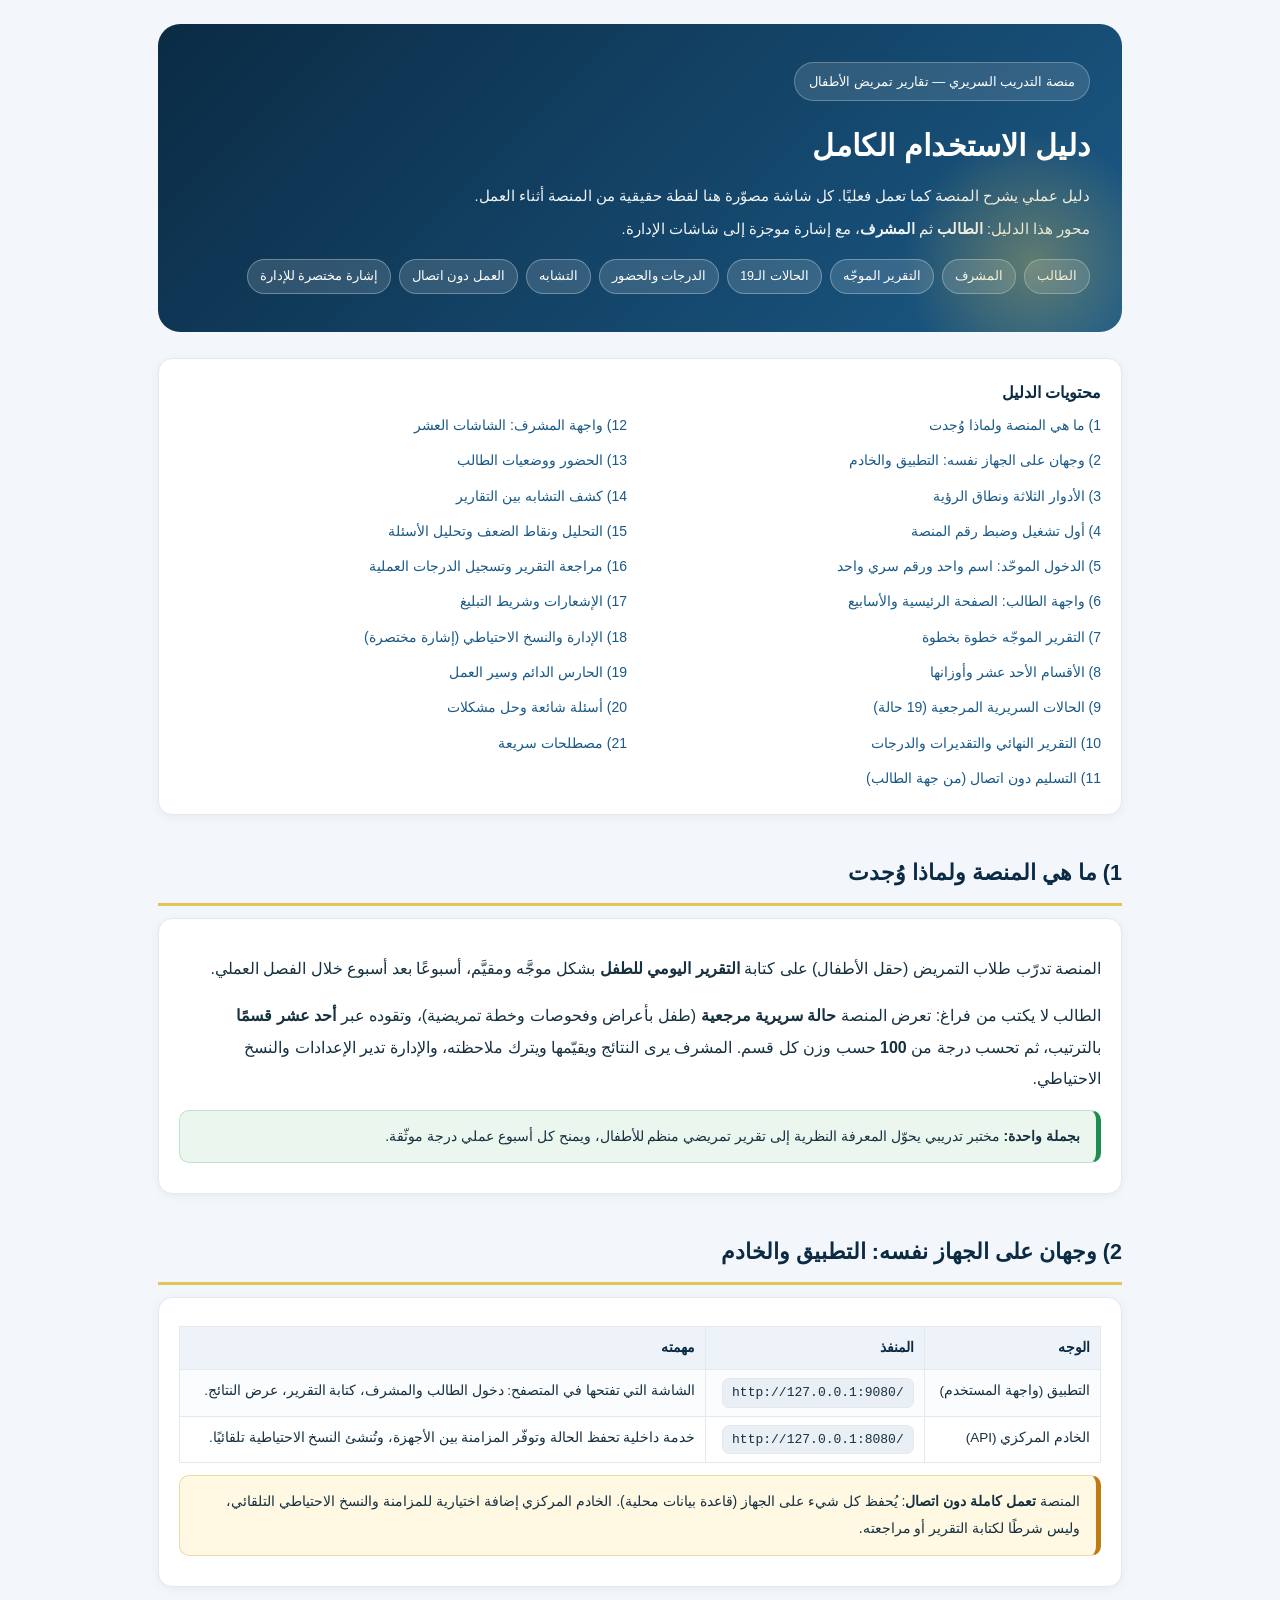
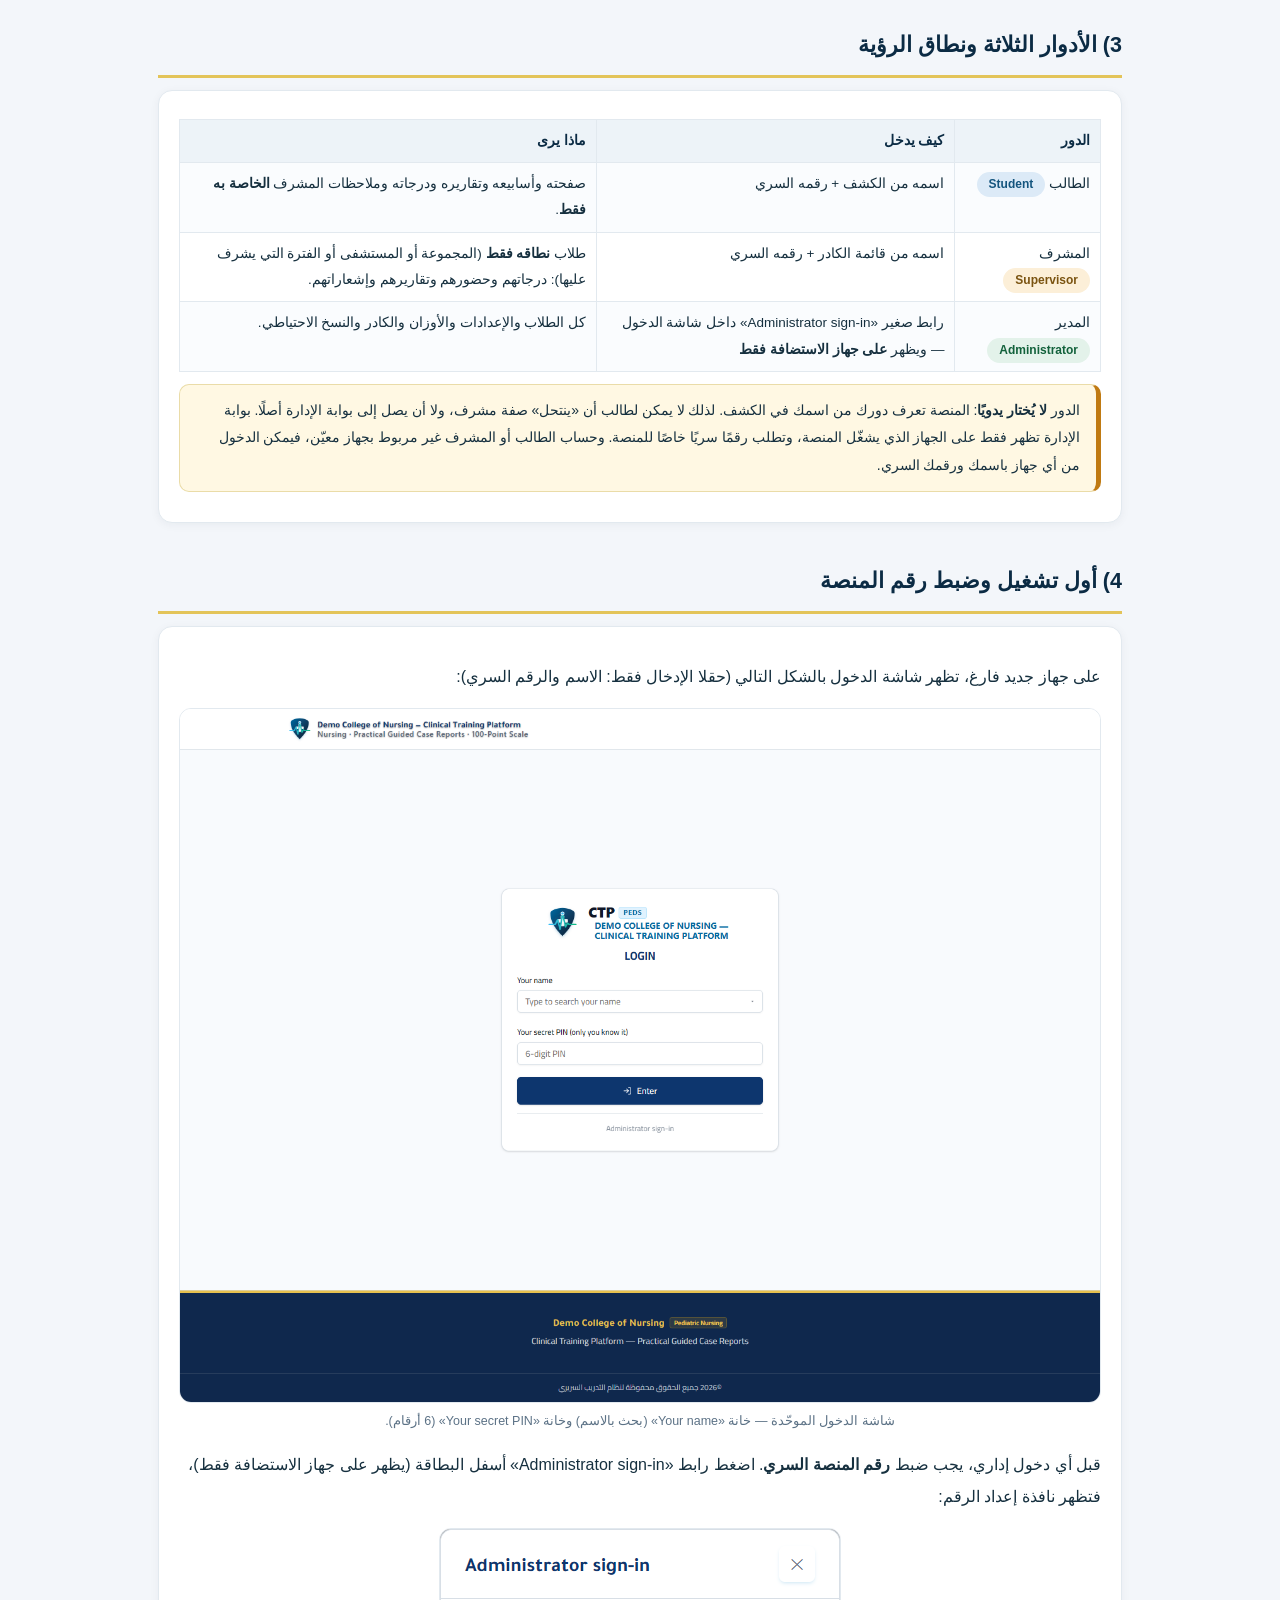
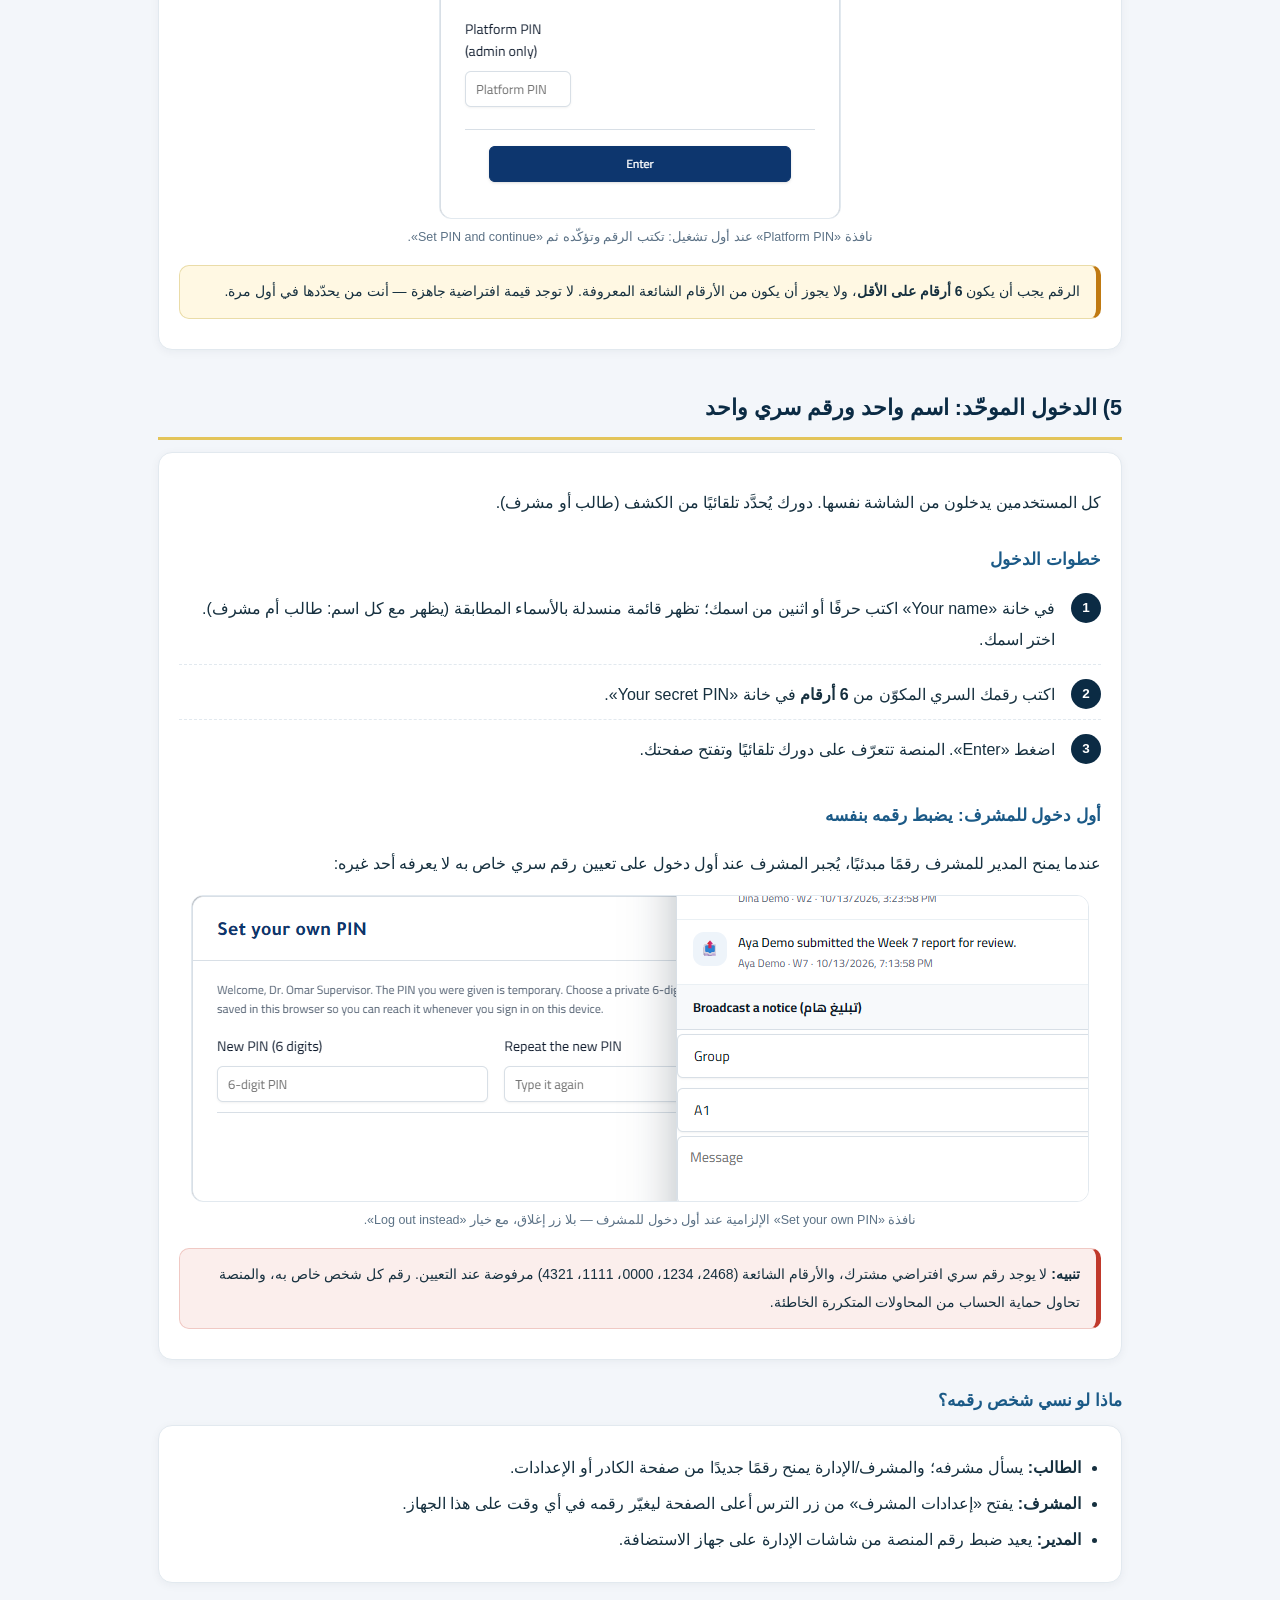
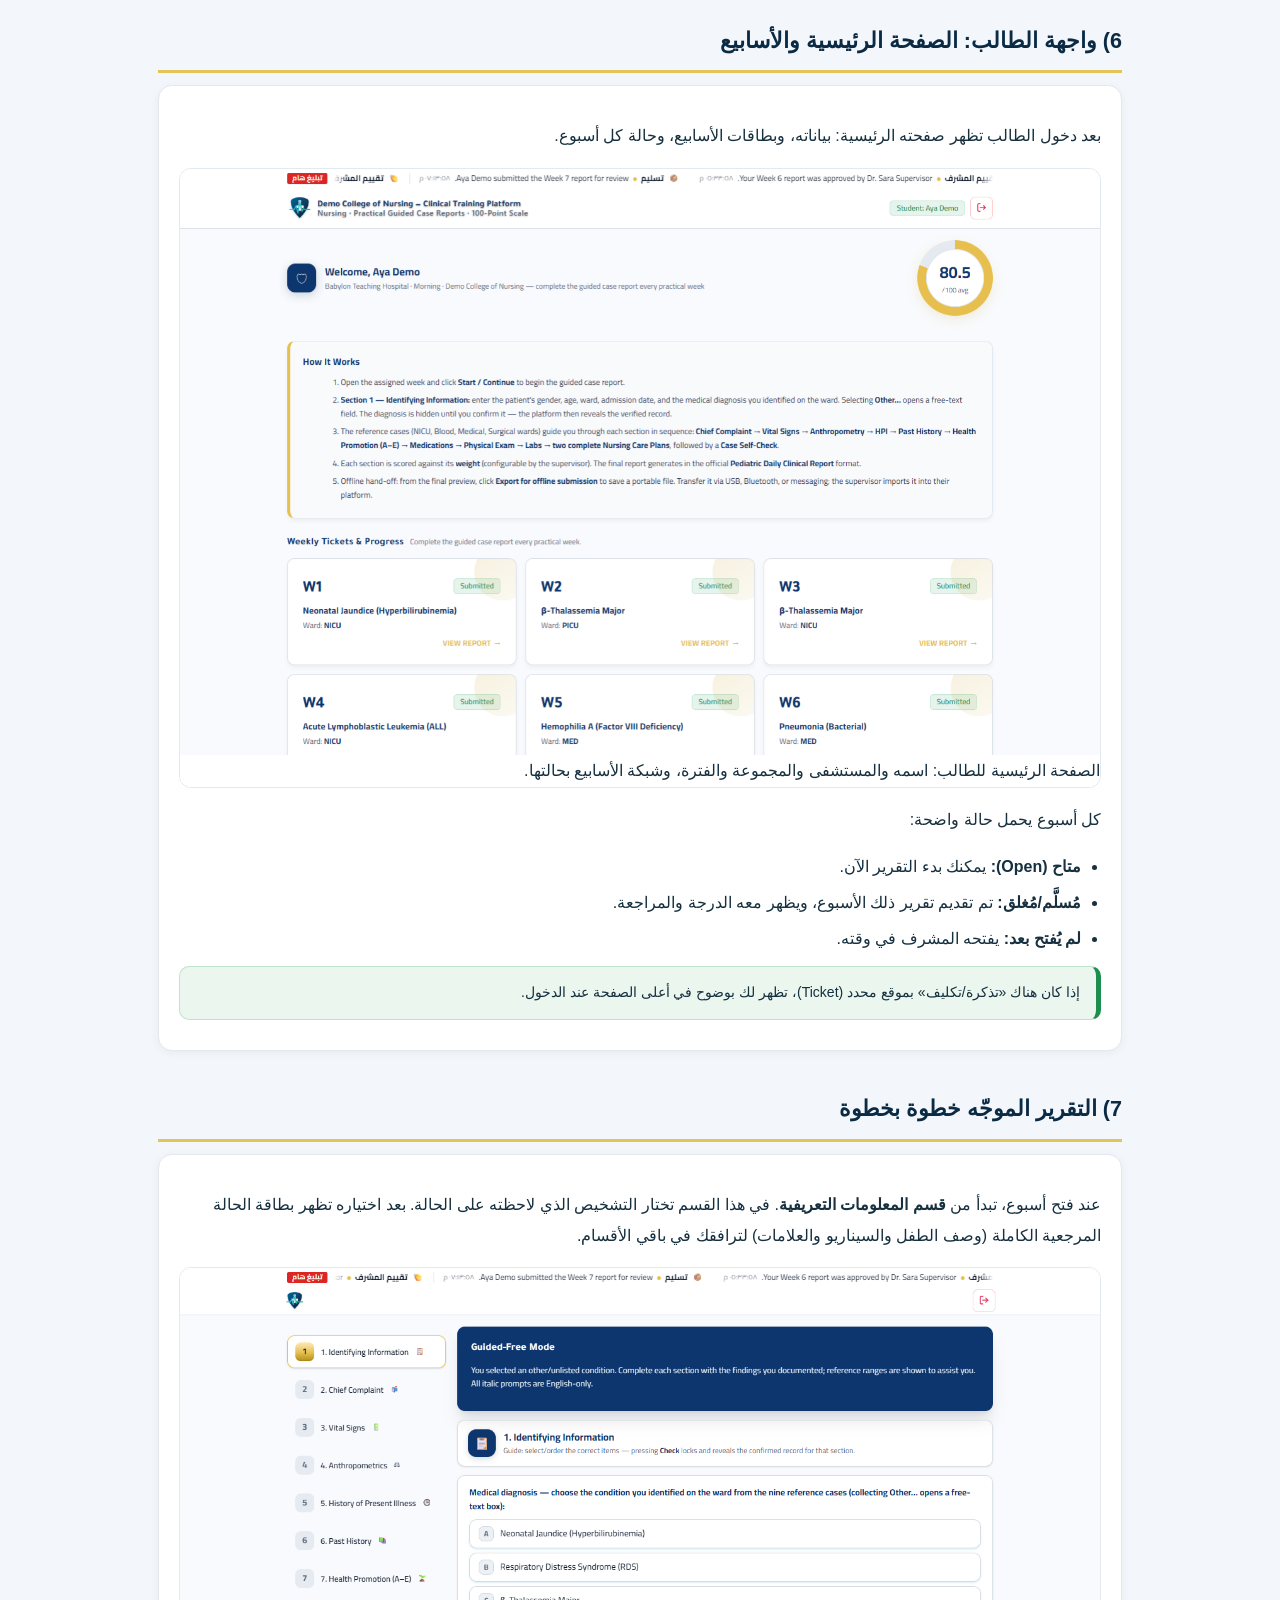
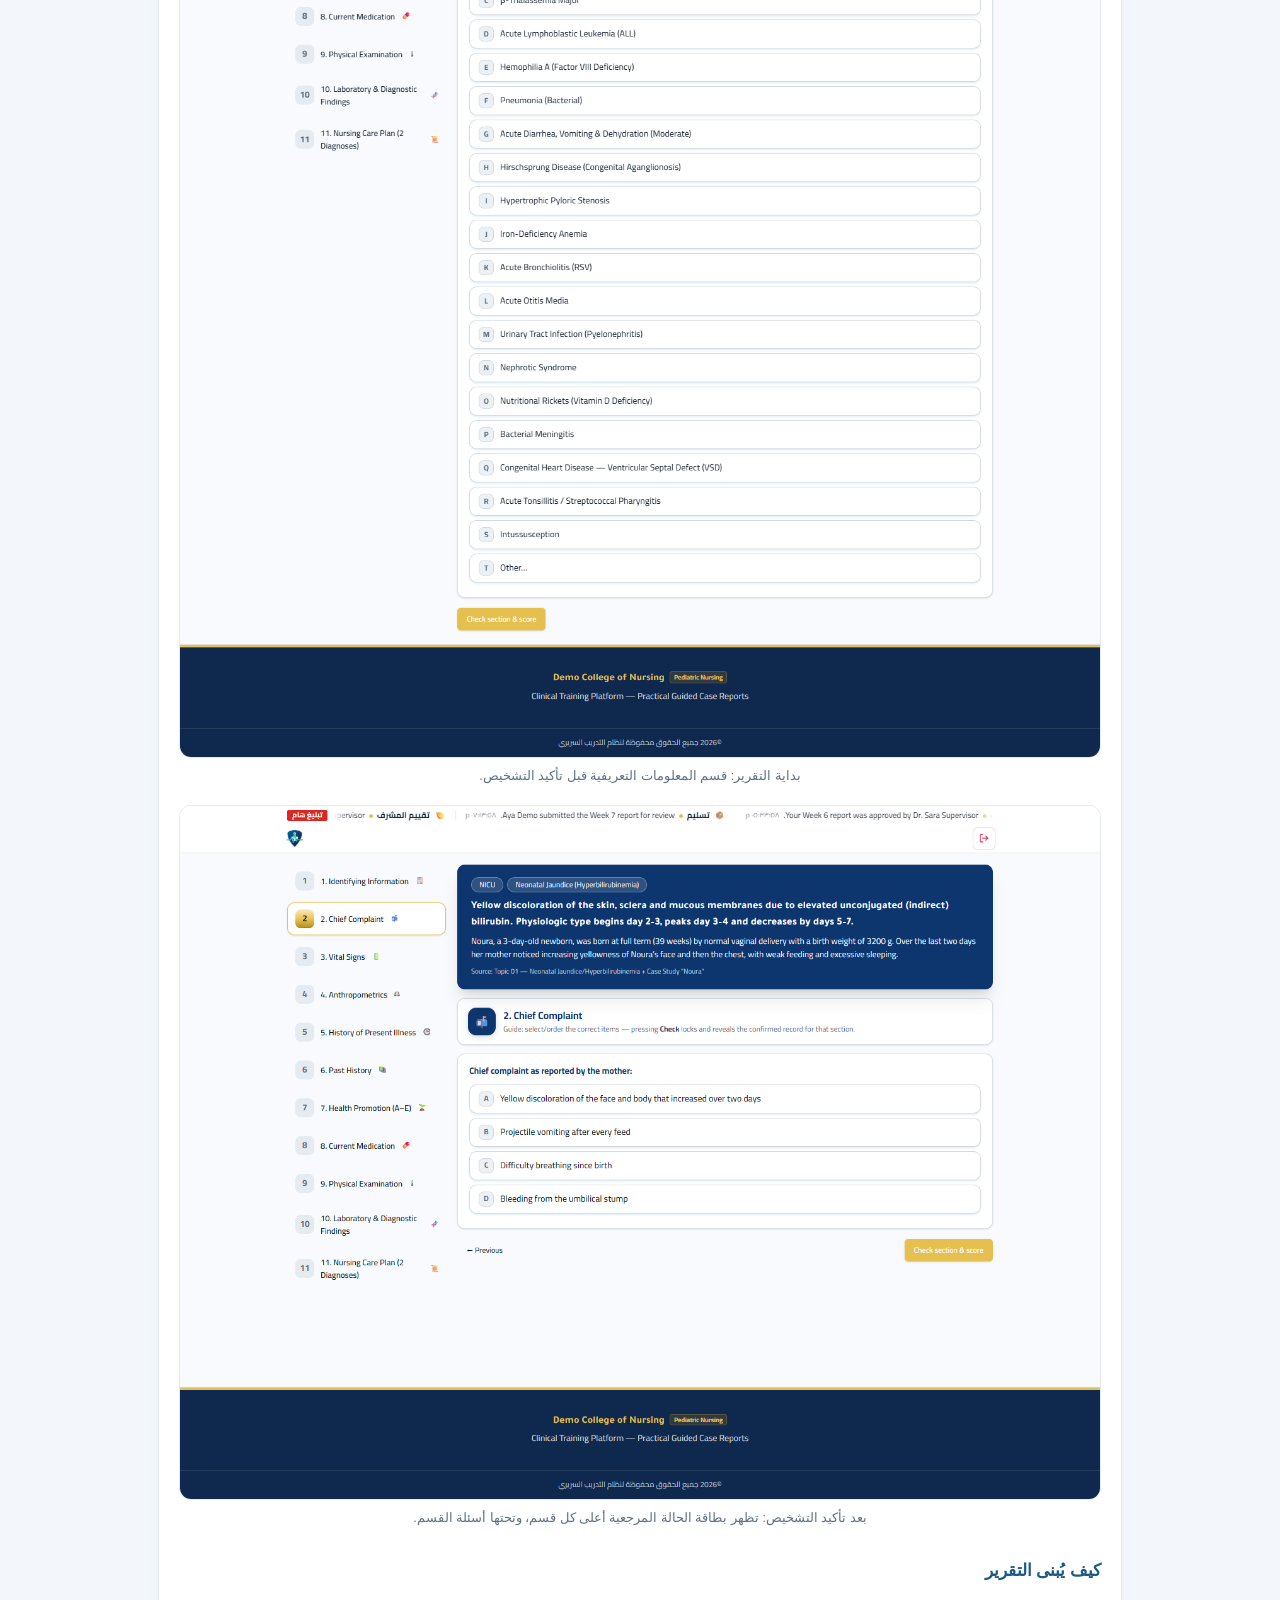
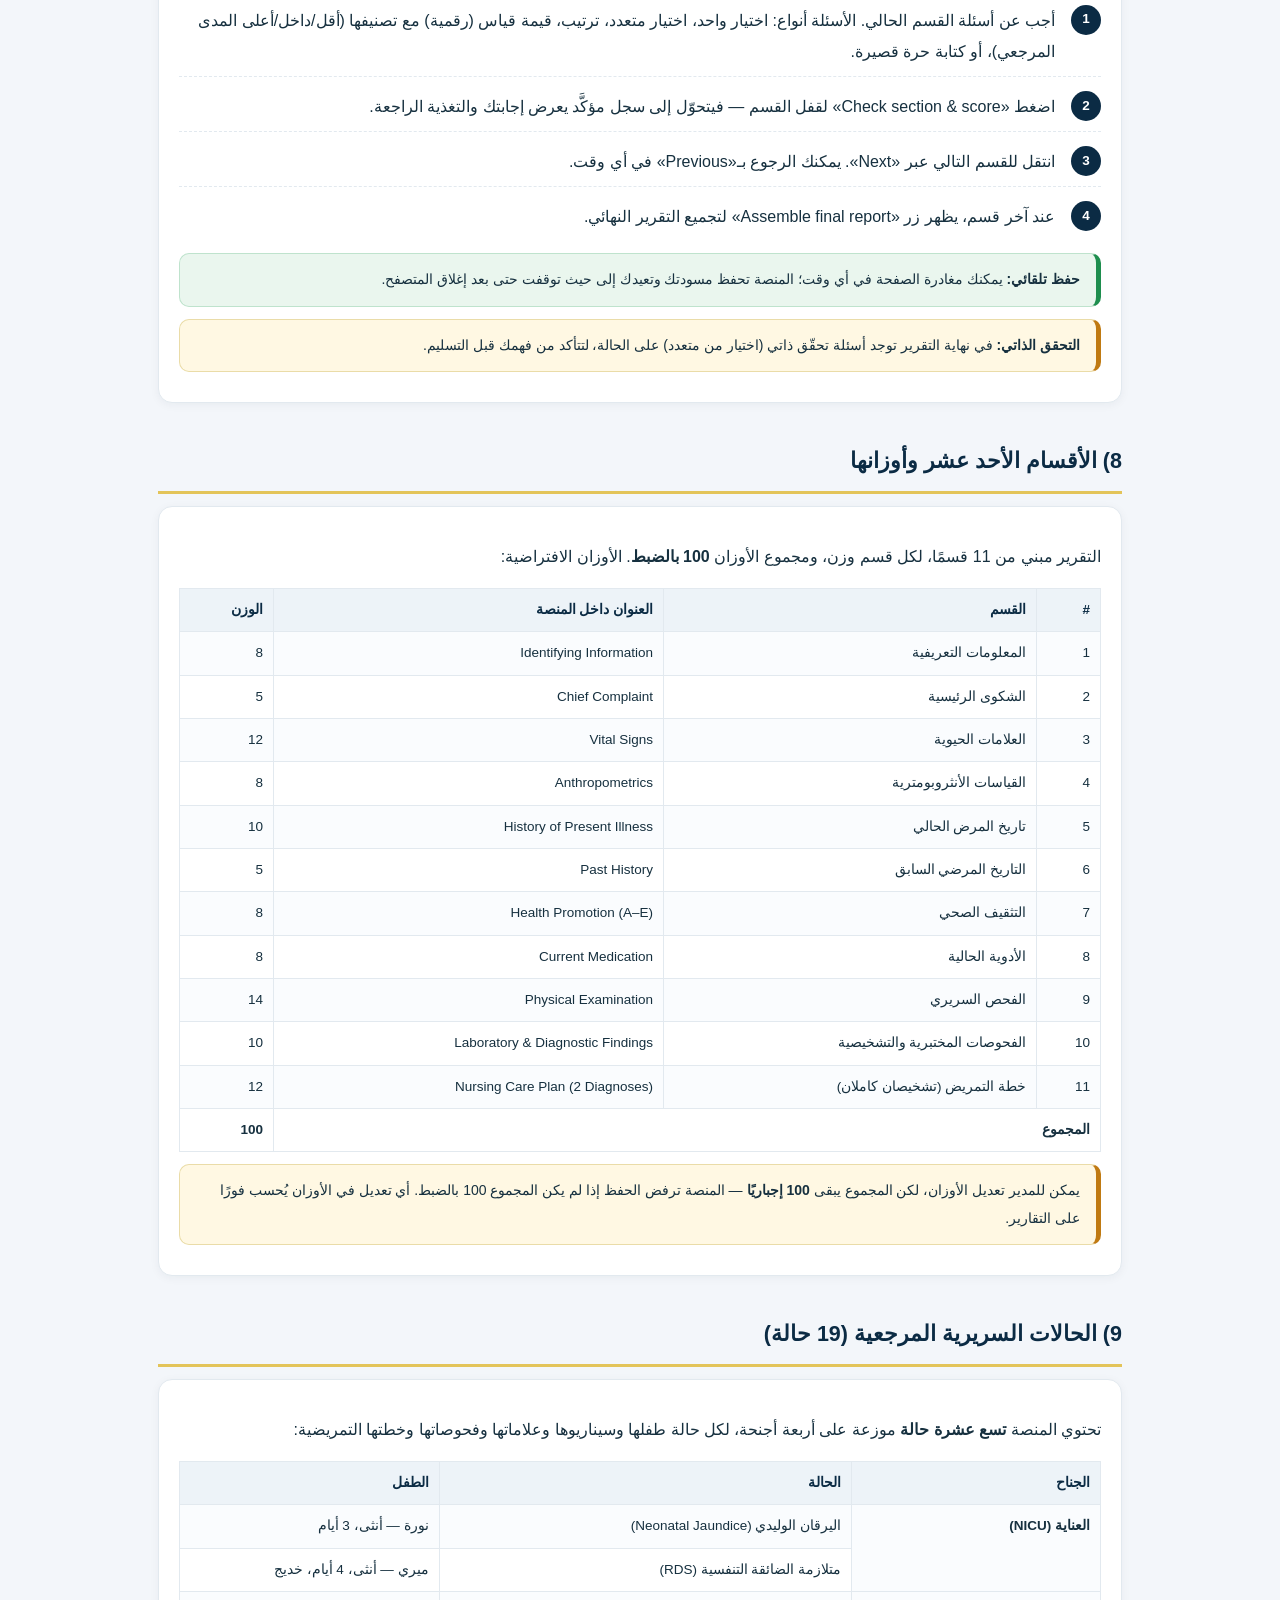
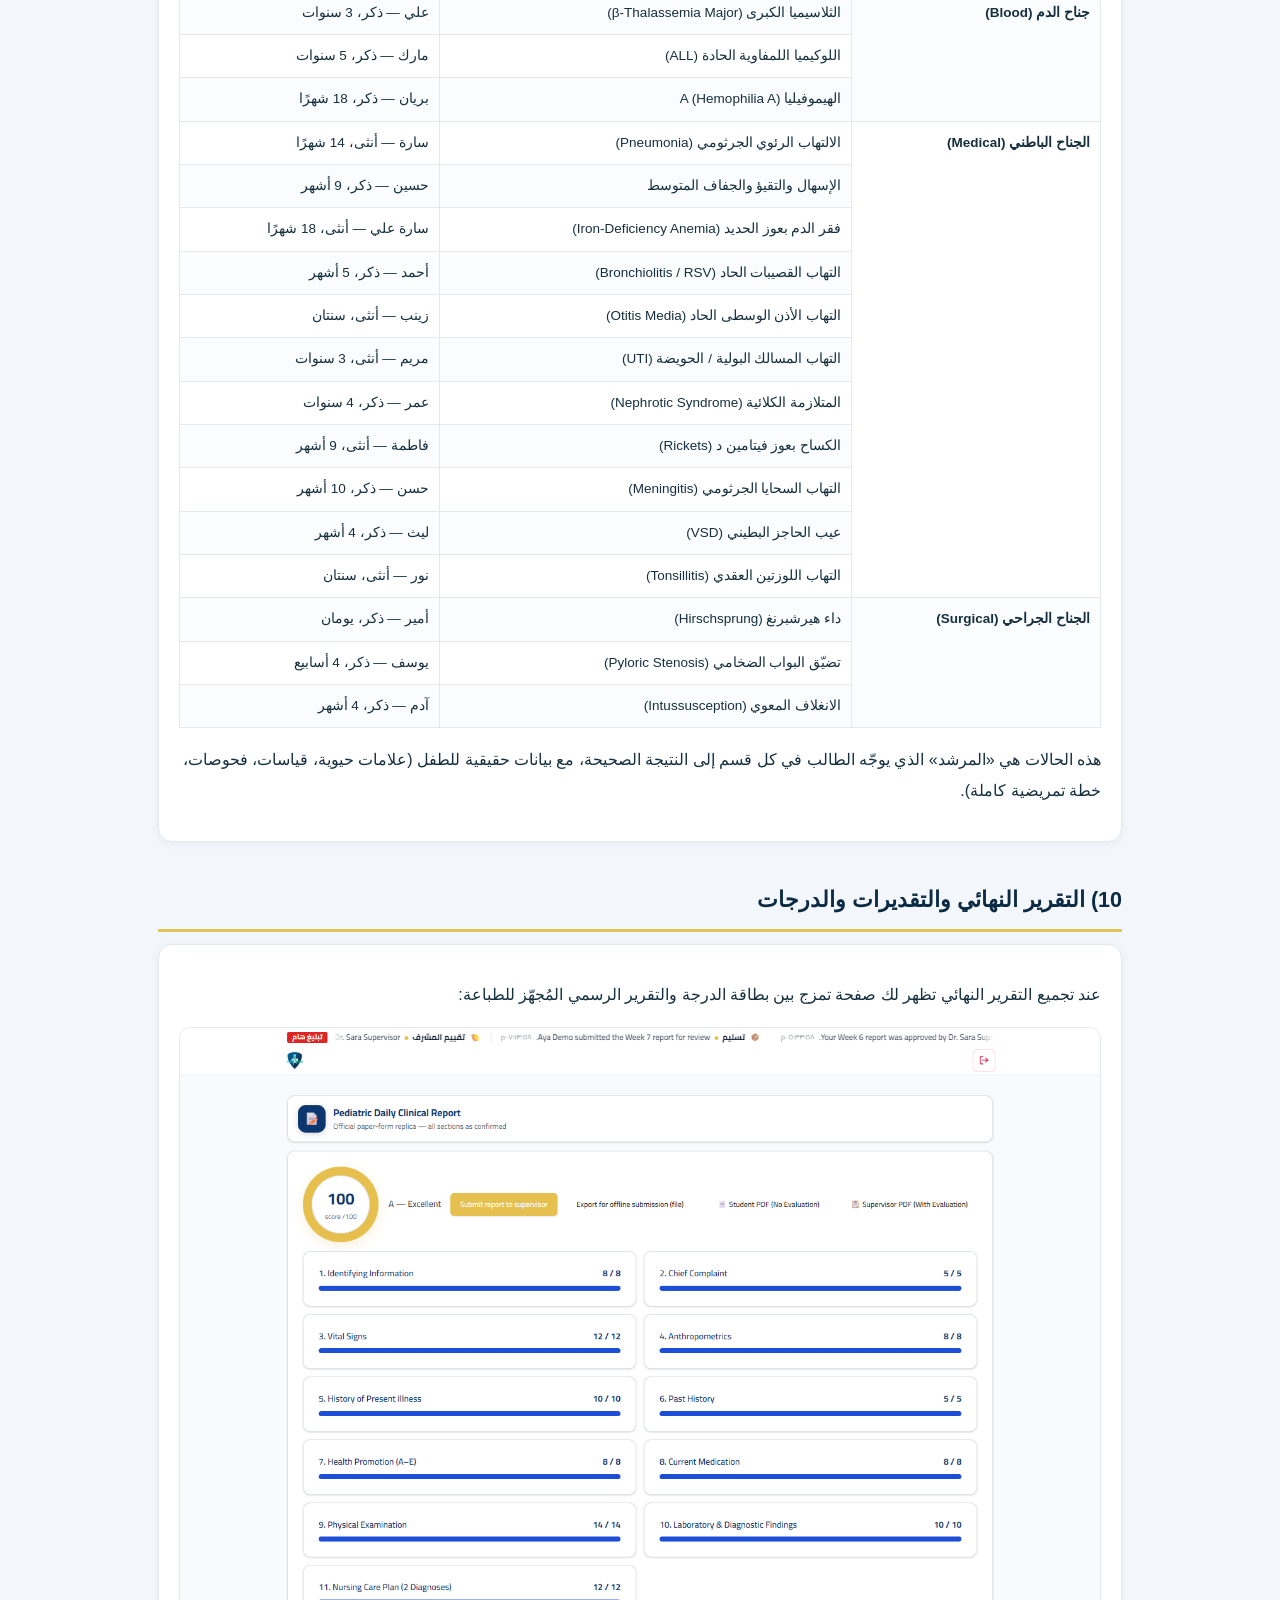
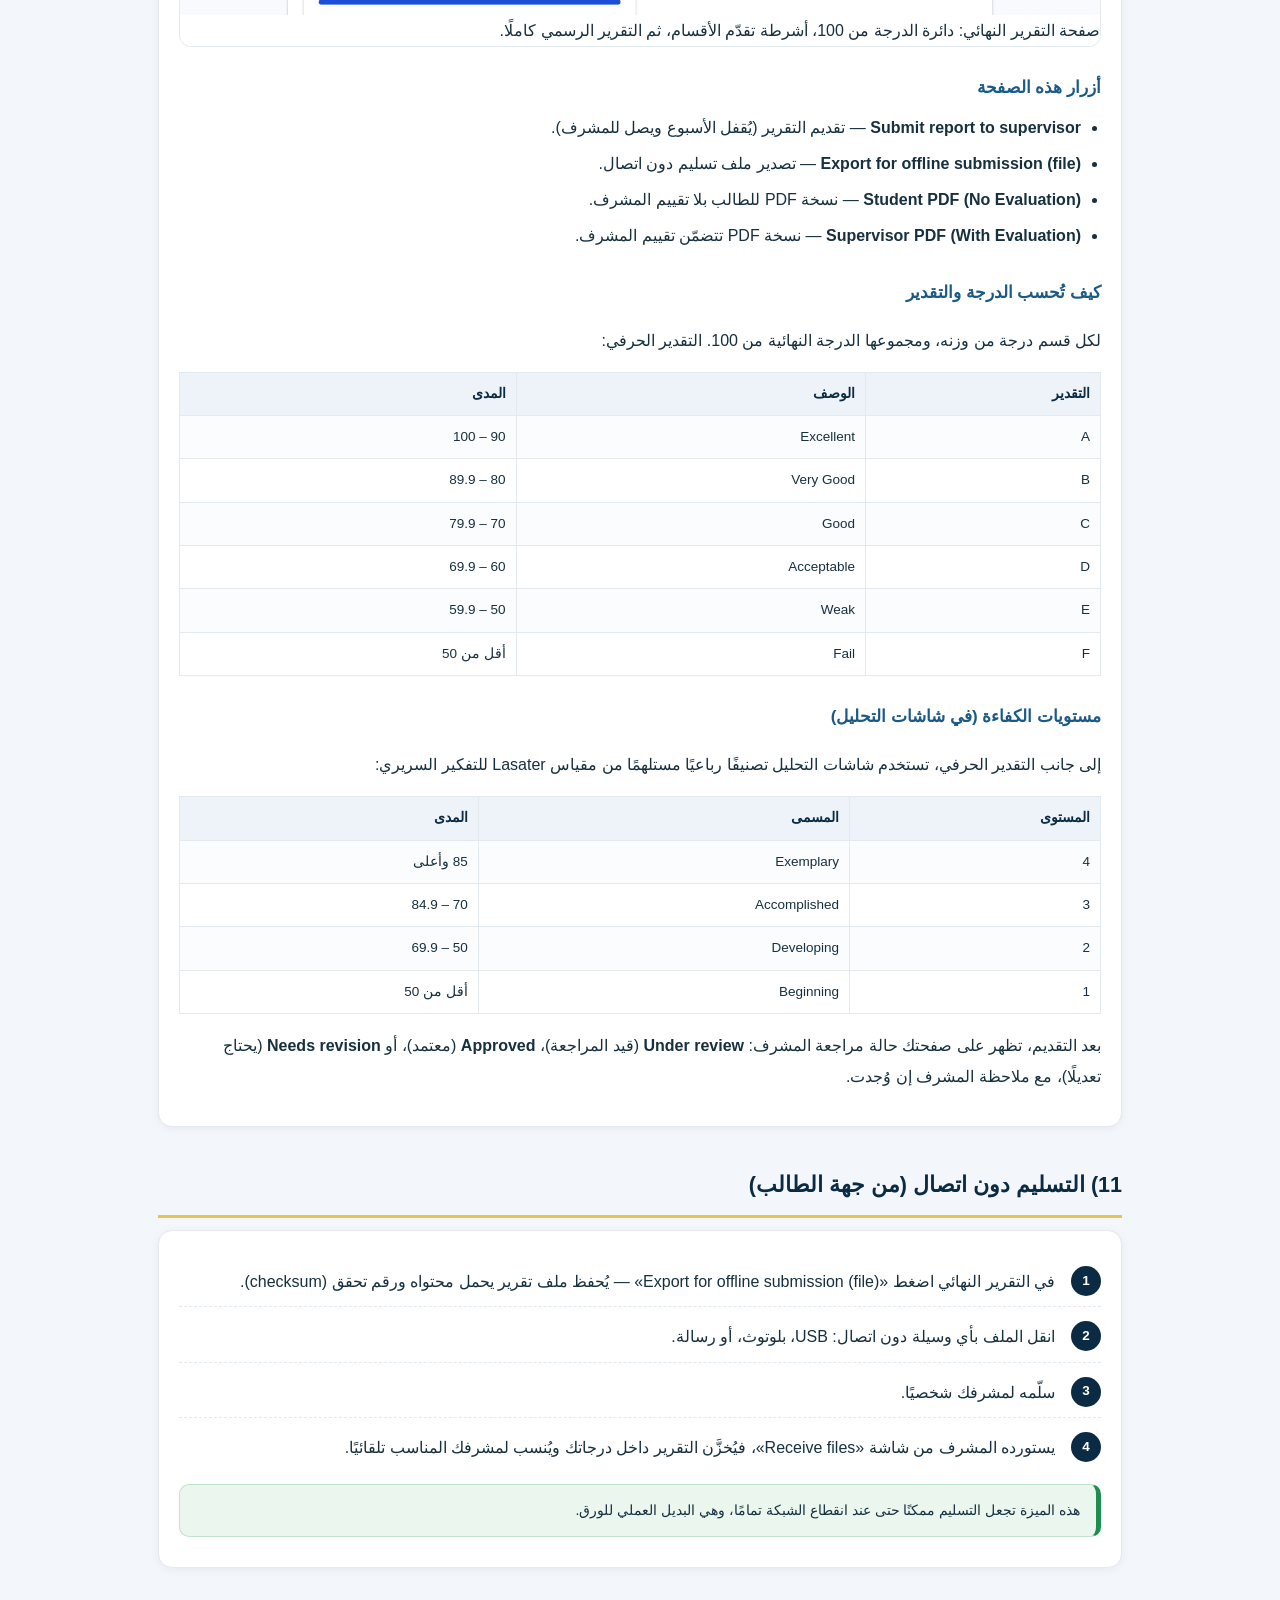
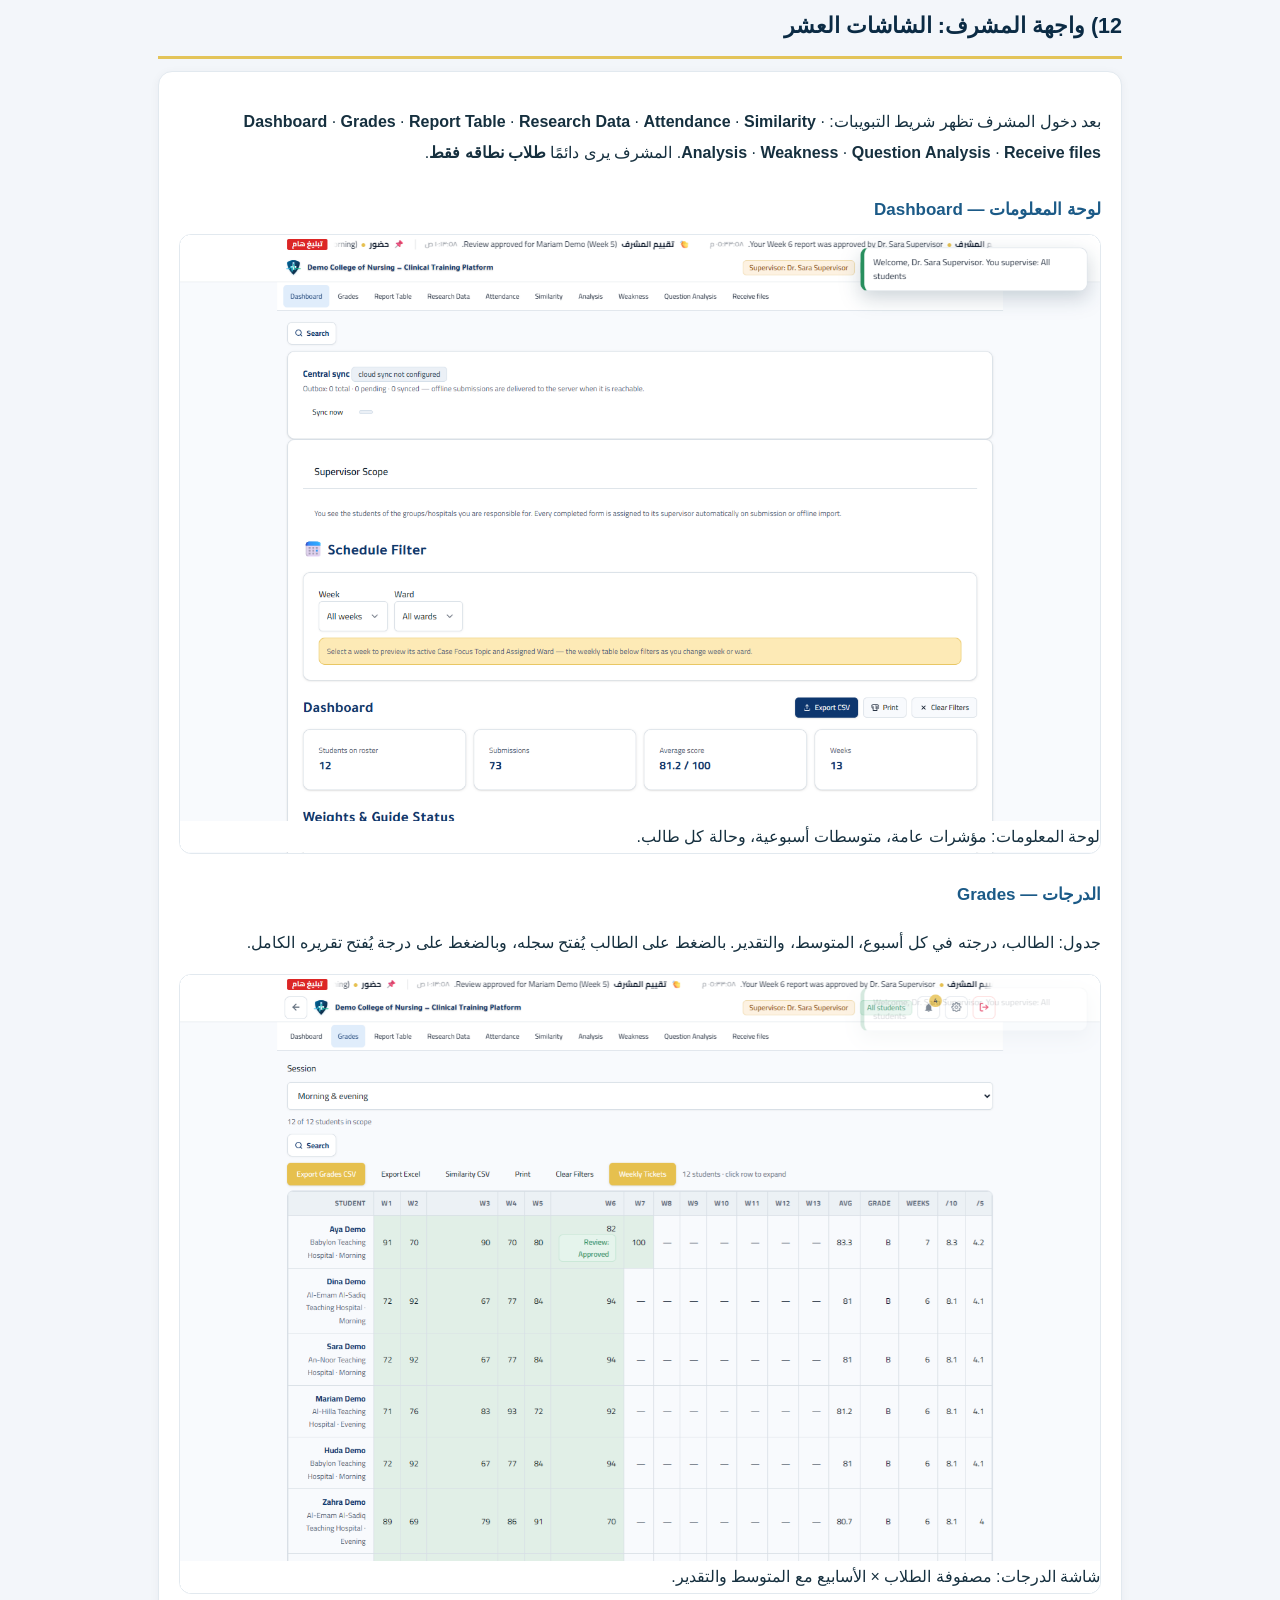
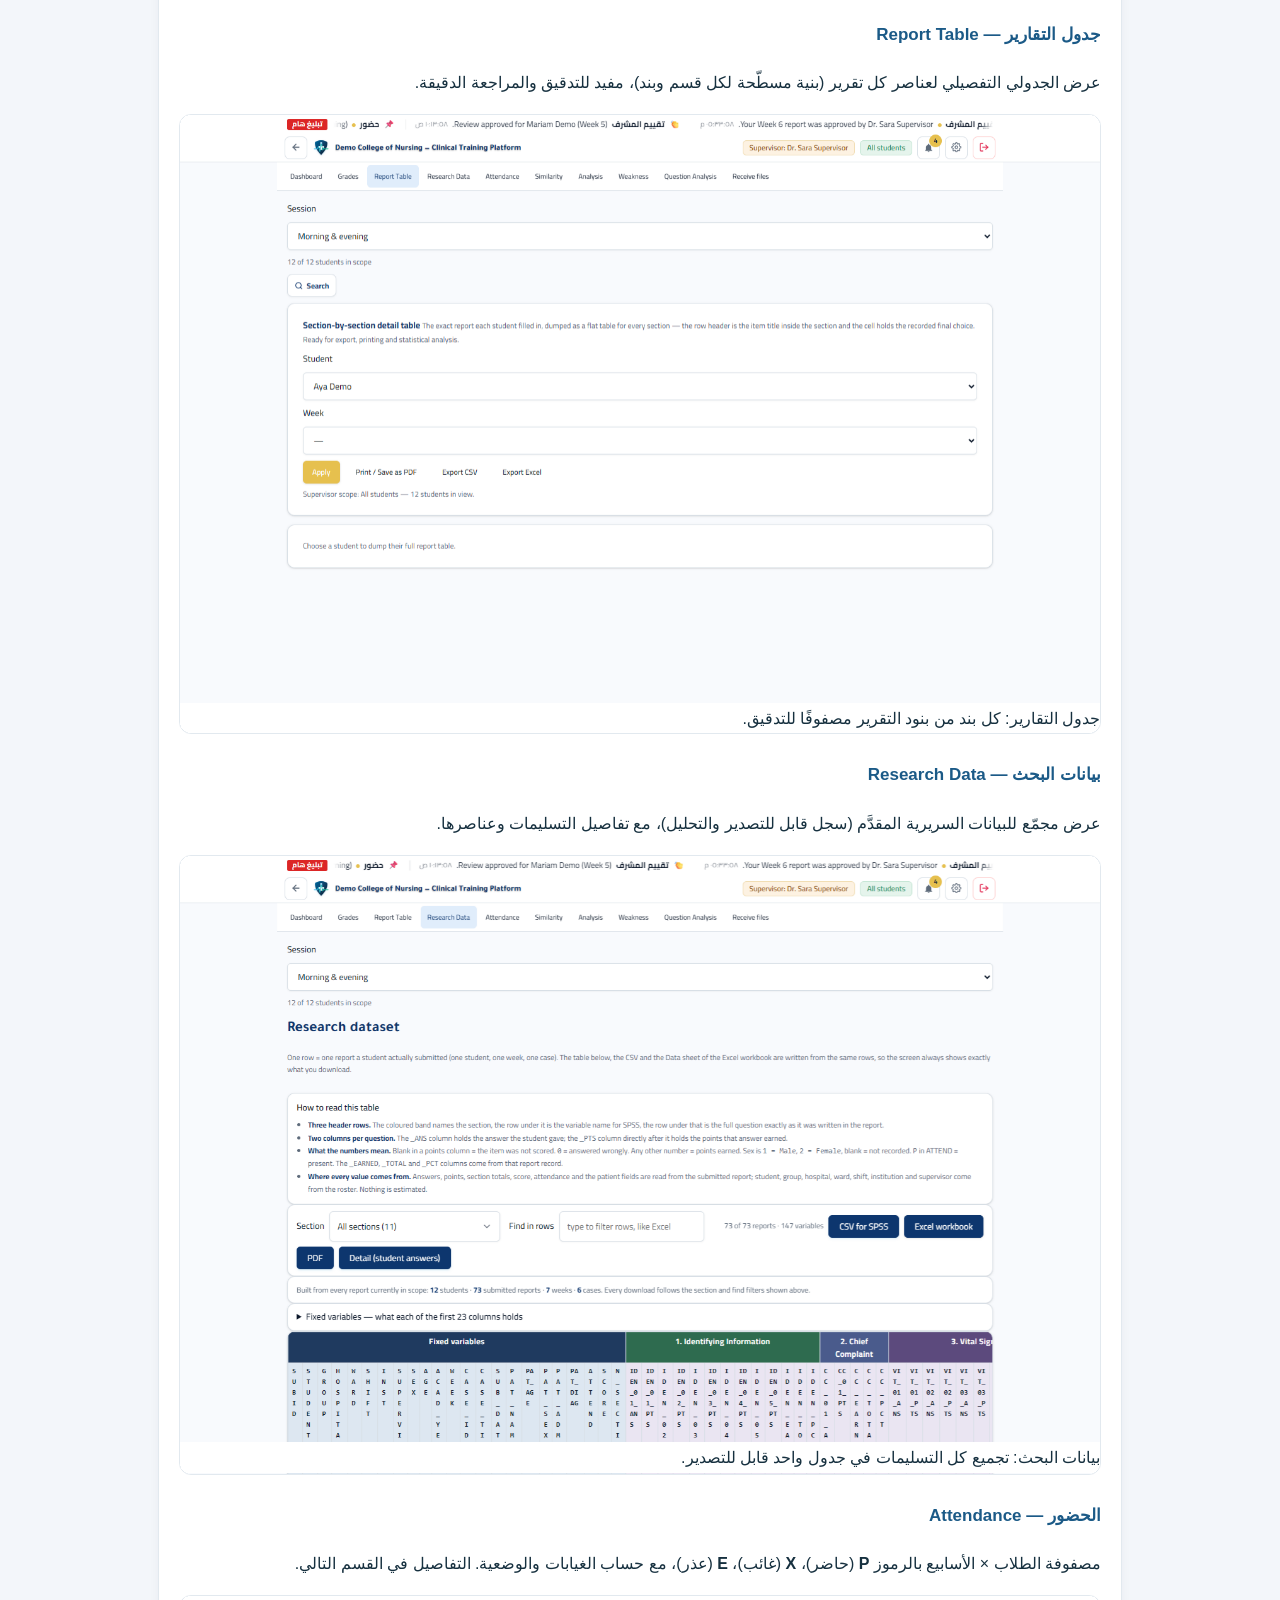
==== index.html @ 34a6c93f "Publish CTP usage guide" ====
<!DOCTYPE html>
<html lang="ar" dir="rtl">
<head>
<meta charset="utf-8">
<meta name="viewport" content="width=device-width, initial-scale=1">
<title>منصة التدريب السريري — دليل الاستخدام الكامل</title>
<style>
:root{--navy:#0B2B44;--navy2:#123A5B;--blue:#1B5A87;--gold:#E3C459;--gold2:#F3E4B0;--ink:#16303F;--mut:#5C7286;--line:#E2E9EF;--bg:#F3F6FA;--ok:#1E8E4E;--warn:#C07A12;--err:#C0392B}
*{box-sizing:border-box}
body{margin:0;font-family:'Segoe UI',Tahoma,Arial,sans-serif;background:var(--bg);color:var(--ink);line-height:1.95}
.wrap{max-width:1000px;margin:0 auto;padding:24px 18px 80px}
.cover{background:linear-gradient(135deg,#0B2B44,#1B5A87);color:#fff;border-radius:22px;padding:38px 32px;margin-bottom:26px;position:relative;overflow:hidden}
.cover::after{content:"";position:absolute;inset:auto -40px -60px auto;width:260px;height:260px;background:radial-gradient(circle,rgba(227,196,89,.35),transparent 70%)}
.cover .logo{display:inline-flex;align-items:center;gap:10px;background:rgba(255,255,255,.12);border:1px solid rgba(255,255,255,.25);padding:6px 14px;border-radius:999px;font-size:13px;margin-bottom:16px}
.cover h1{margin:0 0 6px;font-size:30px;letter-spacing:.2px}
.cover p{margin:5px 0;opacity:.94;font-size:14.5px;max-width:760px}
.cover .tag{margin-top:16px;display:flex;flex-wrap:wrap;gap:8px}
.cover .tag span{background:rgba(255,255,255,.14);border:1px solid rgba(255,255,255,.3);padding:4px 12px;border-radius:999px;font-size:12.5px}
h2{color:var(--navy);font-size:21.5px;margin:38px 0 12px;padding-bottom:8px;border-bottom:3px solid var(--gold)}
h3{color:var(--blue);font-size:17px;margin:24px 0 8px}
h4{color:var(--navy2);font-size:15px;margin:18px 0 6px}
.card{background:#fff;border:1px solid var(--line);border-radius:14px;padding:18px 20px;margin-bottom:14px;box-shadow:0 2px 10px rgba(11,43,68,.05)}
.card b.lbl{color:var(--navy)}
.note{background:#FFF8E3;border:1px solid #EADCA8;border-right:5px solid var(--warn);border-radius:10px;padding:12px 16px;margin:12px 0;font-size:14px}
.ok{background:#EAF6EE;border:1px solid #BFE3CD;border-right:5px solid var(--ok);border-radius:10px;padding:12px 16px;margin:12px 0;font-size:14px}
.err{background:#FBEEEC;border:1px solid #F0C9C4;border-right:5px solid var(--err);border-radius:10px;padding:12px 16px;margin:12px 0;font-size:14px}
.fix{background:#EEF3FB;border:1px solid #C9D7EE;border-right:5px solid var(--blue);border-radius:10px;padding:12px 16px;margin:12px 0;font-size:14px}
table{width:100%;border-collapse:collapse;font-size:13.5px;margin:10px 0}
th,td{border:1px solid var(--line);padding:8px 10px;text-align:right;vertical-align:top}
th{background:#EDF3F8;color:var(--navy);font-weight:700}
tbody tr:nth-child(even){background:#FAFCFE}
code{background:#E9EFF5;border:1px solid var(--line);border-radius:7px;padding:1px 9px;font-family:Consolas,monospace;font-size:13px;direction:ltr;display:inline-block}
ol,ul{padding-right:20px;margin:8px 0}
li{margin:5px 0}
.steps{counter-reset:s;list-style:none;padding-right:0}
.steps>li{counter-increment:s;position:relative;padding:9px 46px 9px 0;border-bottom:1px dashed var(--line)}
.steps>li:last-child{border-bottom:0}
.steps>li::before{content:counter(s);position:absolute;right:0;top:9px;width:30px;height:30px;background:var(--navy);color:#fff;border-radius:50%;display:flex;align-items:center;justify-content:center;font-weight:700;font-size:13.5px}
.toc{columns:2;column-gap:26px}
.toc a{color:var(--blue);text-decoration:none;display:block;padding:4px 0;font-size:14px;break-inside:avoid}
.toc a:hover{text-decoration:underline}
.pill{display:inline-block;padding:1px 12px;border-radius:999px;font-size:12px;font-weight:700}
.p-stu{background:#DCEAF7;color:#14557E}
.p-sup{background:#FCEFD8;color:#7A5310}
.p-adm{background:#E3F2EA;color:#12613B}
kbd{background:#10283B;color:#fff;border-radius:6px;padding:2px 10px;font-family:inherit;font-size:12.5px}
.shot{margin:16px 0}
.shot .cap{font-size:12.5px;color:var(--mut);margin-top:6px;text-align:center}
.shot img{display:block;width:100%;border:1px solid var(--line);border-radius:12px;background:#fff}
.shotbox{max-height:620px;overflow:auto;border:1px solid var(--line);border-radius:12px;background:#fff}
.shotbox img{display:block;width:100%;border:0;border-radius:0}
.shot.small img{width:auto;max-width:100%;margin:0 auto}
.grid2{display:grid;grid-template-columns:1fr 1fr;gap:14px}
@media(max-width:720px){.grid2{grid-template-columns:1fr}.toc{columns:1}}
.footer{color:var(--mut);font-size:12px;margin-top:44px;border-top:1px solid var(--line);padding-top:14px;text-align:center}
@media print{.card{box-shadow:none;break-inside:avoid}h2{break-after:avoid}.shotbox{max-height:none;overflow:visible}.footer{display:none}}
</style>
</head>
<body>
<div class="wrap">

<div class="cover">
  <div class="logo">منصة التدريب السريري — تقارير تمريض الأطفال</div>
  <h1>دليل الاستخدام الكامل</h1>
  <p>دليل عملي يشرح المنصة كما تعمل فعليًا. كل شاشة مصوّرة هنا لقطة حقيقية من المنصة أثناء العمل.</p>
  <p>محور هذا الدليل: <b>الطالب</b> ثم <b>المشرف</b>، مع إشارة موجزة إلى شاشات الإدارة.</p>
  <div class="tag"><span>الطالب</span><span>المشرف</span><span>التقرير الموجّه</span><span>الحالات الـ19</span><span>الدرجات والحضور</span><span>التشابه</span><span>العمل دون اتصال</span><span>إشارة مختصرة للإدارة</span></div>
</div>

<div class="card">
  <b class="lbl">محتويات الدليل</b>
  <div class="toc">
    <a href="#s1">1) ما هي المنصة ولماذا وُجدت</a>
    <a href="#s2">2) وجهان على الجهاز نفسه: التطبيق والخادم</a>
    <a href="#s3">3) الأدوار الثلاثة ونطاق الرؤية</a>
    <a href="#s4">4) أول تشغيل وضبط رقم المنصة</a>
    <a href="#s5">5) الدخول الموحّد: اسم واحد ورقم سري واحد</a>
    <a href="#s6">6) واجهة الطالب: الصفحة الرئيسية والأسابيع</a>
    <a href="#s7">7) التقرير الموجّه خطوة بخطوة</a>
    <a href="#s8">8) الأقسام الأحد عشر وأوزانها</a>
    <a href="#s9">9) الحالات السريرية المرجعية (19 حالة)</a>
    <a href="#s10">10) التقرير النهائي والتقديرات والدرجات</a>
    <a href="#s11">11) التسليم دون اتصال (من جهة الطالب)</a>
    <a href="#s12">12) واجهة المشرف: الشاشات العشر</a>
    <a href="#s13">13) الحضور ووضعيات الطالب</a>
    <a href="#s14">14) كشف التشابه بين التقارير</a>
    <a href="#s15">15) التحليل ونقاط الضعف وتحليل الأسئلة</a>
    <a href="#s16">16) مراجعة التقرير وتسجيل الدرجات العملية</a>
    <a href="#s17">17) الإشعارات وشريط التبليغ</a>
    <a href="#s18">18) الإدارة والنسخ الاحتياطي (إشارة مختصرة)</a>
    <a href="#s19">19) الحارس الدائم وسير العمل</a>
    <a href="#s20">20) أسئلة شائعة وحل مشكلات</a>
    <a href="#s21">21) مصطلحات سريعة</a>
  </div>
</div>

<!-- 1 -->
<h2 id="s1">1) ما هي المنصة ولماذا وُجدت</h2>
<div class="card">
  <p>المنصة تدرّب طلاب التمريض (حقل الأطفال) على كتابة <b>التقرير اليومي للطفل</b> بشكل موجَّه ومقيَّم، أسبوعًا بعد أسبوع خلال الفصل العملي.</p>
  <p>الطالب لا يكتب من فراغ: تعرض المنصة <b>حالة سريرية مرجعية</b> (طفل بأعراض وفحوصات وخطة تمريضية)، وتقوده عبر <b>أحد عشر قسمًا</b> بالترتيب، ثم تحسب درجة من <b>100</b> حسب وزن كل قسم. المشرف يرى النتائج ويقيّمها ويترك ملاحظته، والإدارة تدير الإعدادات والنسخ الاحتياطي.</p>
  <div class="ok"><b>بجملة واحدة:</b> مختبر تدريبي يحوّل المعرفة النظرية إلى تقرير تمريضي منظم للأطفال، ويمنح كل أسبوع عملي درجة موثّقة.</div>
</div>

<!-- 2 -->
<h2 id="s2">2) وجهان على الجهاز نفسه: التطبيق والخادم</h2>
<div class="card">
  <table>
    <tr><th>الوجه</th><th>المنفذ</th><th>مهمته</th></tr>
    <tr><td>التطبيق (واجهة المستخدم)</td><td><code>http://127.0.0.1:9080/</code></td><td>الشاشة التي تفتحها في المتصفح: دخول الطالب والمشرف، كتابة التقرير، عرض النتائج.</td></tr>
    <tr><td>الخادم المركزي (API)</td><td><code>http://127.0.0.1:8080/</code></td><td>خدمة داخلية تحفظ الحالة وتوفّر المزامنة بين الأجهزة، وتُنشئ النسخ الاحتياطية تلقائيًا.</td></tr>
  </table>
  <div class="note">المنصة <b>تعمل كاملة دون اتصال</b>: يُحفظ كل شيء على الجهاز (قاعدة بيانات محلية). الخادم المركزي إضافة اختيارية للمزامنة والنسخ الاحتياطي التلقائي، وليس شرطًا لكتابة التقرير أو مراجعته.</div>
</div>

<!-- 3 -->
<h2 id="s3">3) الأدوار الثلاثة ونطاق الرؤية</h2>
<div class="card">
  <table>
    <tr><th>الدور</th><th>كيف يدخل</th><th>ماذا يرى</th></tr>
    <tr><td>الطالب <span class="pill p-stu">Student</span></td><td>اسمه من الكشف + رقمه السري</td><td>صفحته وأسابيعه وتقاريره ودرجاته وملاحظات المشرف <b>الخاصة به فقط</b>.</td></tr>
    <tr><td>المشرف <span class="pill p-sup">Supervisor</span></td><td>اسمه من قائمة الكادر + رقمه السري</td><td>طلاب <b>نطاقه فقط</b> (المجموعة أو المستشفى أو الفترة التي يشرف عليها): درجاتهم وحضورهم وتقاريرهم وإشعاراتهم.</td></tr>
    <tr><td>المدير <span class="pill p-adm">Administrator</span></td><td>رابط صغير «Administrator sign-in» داخل شاشة الدخول — ويظهر <b>على جهاز الاستضافة فقط</b></td><td>كل الطلاب والإعدادات والأوزان والكادر والنسخ الاحتياطي.</td></tr>
  </table>
  <div class="note">الدور <b>لا يُختار يدويًا</b>: المنصة تعرف دورك من اسمك في الكشف. لذلك لا يمكن لطالب أن «ينتحل» صفة مشرف، ولا أن يصل إلى بوابة الإدارة أصلًا. بوابة الإدارة تظهر فقط على الجهاز الذي يشغّل المنصة، وتطلب رقمًا سريًا خاصًا للمنصة. وحساب الطالب أو المشرف غير مربوط بجهاز معيّن، فيمكن الدخول من أي جهاز باسمك ورقمك السري.</div>
</div>

<!-- 4 -->
<h2 id="s4">4) أول تشغيل وضبط رقم المنصة</h2>
<div class="card">
  <p>على جهاز جديد فارغ، تظهر شاشة الدخول بالشكل التالي (حقلا الإدخال فقط: الاسم والرقم السري):</p>
  <div class="shot"><img src="guide_assets/01_login.png" alt="شاشة الدخول"><div class="cap">شاشة الدخول الموحّدة — خانة «Your name» (بحث بالاسم) وخانة «Your secret PIN» (6 أرقام).</div></div>
  <p>قبل أي دخول إداري، يجب ضبط <b>رقم المنصة السري</b>. اضغط رابط «Administrator sign-in» أسفل البطاقة (يظهر على جهاز الاستضافة فقط)، فتظهر نافذة إعداد الرقم:</p>
  <div class="shot small"><img src="guide_assets/02_admin_pin_modal.png" alt="نافذة ضبط رقم المنصة"><div class="cap">نافذة «Platform PIN» عند أول تشغيل: تكتب الرقم وتؤكّده ثم «Set PIN and continue».</div></div>
  <div class="note">الرقم يجب أن يكون <b>6 أرقام على الأقل</b>، ولا يجوز أن يكون من الأرقام الشائعة المعروفة. لا توجد قيمة افتراضية جاهزة — أنت من يحدّدها في أول مرة.</div>
</div>

<!-- 5 -->
<h2 id="s5">5) الدخول الموحّد: اسم واحد ورقم سري واحد</h2>
<div class="card">
  <p>كل المستخدمين يدخلون من الشاشة نفسها. دورك يُحدَّد تلقائيًا من الكشف (طالب أو مشرف).</p>
  <h3>خطوات الدخول</h4>
  <ol class="steps">
    <li>في خانة «Your name» اكتب حرفًا أو اثنين من اسمك؛ تظهر قائمة منسدلة بالأسماء المطابقة (يظهر مع كل اسم: طالب أم مشرف). اختر اسمك.</li>
    <li>اكتب رقمك السري المكوّن من <b>6 أرقام</b> في خانة «Your secret PIN».</li>
    <li>اضغط «Enter». المنصة تتعرّف على دورك تلقائيًا وتفتح صفحتك.</li>
  </ol>
  <h3>أول دخول للمشرف: يضبط رقمه بنفسه</h3>
  <p>عندما يمنح المدير للمشرف رقمًا مبدئيًا، يُجبر المشرف عند أول دخول على تعيين رقم سري خاص به لا يعرفه أحد غيره:</p>
  <div class="shot small"><img src="guide_assets/17_forced_pin_modal.png" alt="نافذة تعيين الرقم السري للمشرف"><div class="cap">نافذة «Set your own PIN» الإلزامية عند أول دخول للمشرف — بلا زر إغلاق، مع خيار «Log out instead».</div></div>
  <div class="err"><b>تنبيه:</b> لا يوجد رقم سري افتراضي مشترك، والأرقام الشائعة (2468، 1234، 0000، 1111، 4321) مرفوضة عند التعيين. رقم كل شخص خاص به، والمنصة تحاول حماية الحساب من المحاولات المتكررة الخاطئة.</div>
</div>

<!-- 5b admin door -->
<h3>ماذا لو نسي شخص رقمه؟</h3>
<div class="card">
  <ul>
    <li><b>الطالب:</b> يسأل مشرفه؛ والمشرف/الإدارة يمنح رقمًا جديدًا من صفحة الكادر أو الإعدادات.</li>
    <li><b>المشرف:</b> يفتح «إعدادات المشرف» من زر الترس أعلى الصفحة ليغيّر رقمه في أي وقت على هذا الجهاز.</li>
    <li><b>المدير:</b> يعيد ضبط رقم المنصة من شاشات الإدارة على جهاز الاستضافة.</li>
  </ul>
</div>

<!-- 6 -->
<h2 id="s6">6) واجهة الطالب: الصفحة الرئيسية والأسابيع</h2>
<div class="card">
  <p>بعد دخول الطالب تظهر صفحته الرئيسية: بياناته، وبطاقات الأسابيع، وحالة كل أسبوع.</p>
  <div class="shotbox"><img src="guide_assets/03_student_home.png" alt="الصفحة الرئيسية للطالب"><div class="cap" style="position:sticky;bottom:0;background:#fff">الصفحة الرئيسية للطالب: اسمه والمستشفى والمجموعة والفترة، وشبكة الأسابيع بحالتها.</div></div>
  <p>كل أسبوع يحمل حالة واضحة:</p>
  <ul>
    <li><b>متاح (Open):</b> يمكنك بدء التقرير الآن.</li>
    <li><b>مُسلَّم/مُغلق:</b> تم تقديم تقرير ذلك الأسبوع، ويظهر معه الدرجة والمراجعة.</li>
    <li><b>لم يُفتح بعد:</b> يفتحه المشرف في وقته.</li>
  </ul>
  <div class="ok">إذا كان هناك «تذكرة/تكليف» بموقع محدد (Ticket)، تظهر لك بوضوح في أعلى الصفحة عند الدخول.</div>
</div>

<!-- 7 -->
<h2 id="s7">7) التقرير الموجّه خطوة بخطوة</h2>
<div class="card">
  <p>عند فتح أسبوع، تبدأ من <b>قسم المعلومات التعريفية</b>. في هذا القسم تختار التشخيص الذي لاحظته على الحالة. بعد اختياره تظهر بطاقة الحالة المرجعية الكاملة (وصف الطفل والسيناريو والعلامات) لترافقك في باقي الأقسام.</p>
  <div class="shot"><img src="guide_assets/04_wizard_station.png" alt="بداية التقرير الموجّه"><div class="cap">بداية التقرير: قسم المعلومات التعريفية قبل تأكيد التشخيص.</div></div>
  <div class="shot"><img src="guide_assets/04b_wizard_casecard.png" alt="قسم بعد ظهور بطاقة الحالة"><div class="cap">بعد تأكيد التشخيص: تظهر بطاقة الحالة المرجعية أعلى كل قسم، وتحتها أسئلة القسم.</div></div>
  <h3>كيف يُبنى التقرير</h3>
  <ol class="steps">
    <li>أجب عن أسئلة القسم الحالي. الأسئلة أنواع: اختيار واحد، اختيار متعدد، ترتيب، قيمة قياس (رقمية) مع تصنيفها (أقل/داخل/أعلى المدى المرجعي)، أو كتابة حرة قصيرة.</li>
    <li>اضغط «Check section &amp; score» لقفل القسم — فيتحوّل إلى سجل مؤكَّد يعرض إجابتك والتغذية الراجعة.</li>
    <li>انتقل للقسم التالي عبر «Next». يمكنك الرجوع بـ«Previous» في أي وقت.</li>
    <li>عند آخر قسم، يظهر زر «Assemble final report» لتجميع التقرير النهائي.</li>
  </ol>
  <div class="ok"><b>حفظ تلقائي:</b> يمكنك مغادرة الصفحة في أي وقت؛ المنصة تحفظ مسودتك وتعيدك إلى حيث توقفت حتى بعد إغلاق المتصفح.</div>
  <div class="note"><b>التحقق الذاتي:</b> في نهاية التقرير توجد أسئلة تحقّق ذاتي (اختيار من متعدد) على الحالة، لتتأكد من فهمك قبل التسليم.</div>
</div>

<!-- 8 -->
<h2 id="s8">8) الأقسام الأحد عشر وأوزانها</h2>
<div class="card">
  <p>التقرير مبني من 11 قسمًا، لكل قسم وزن، ومجموع الأوزان <b>100 بالضبط</b>. الأوزان الافتراضية:</p>
  <table>
    <tr><th>#</th><th>القسم</th><th>العنوان داخل المنصة</th><th>الوزن</th></tr>
    <tr><td>1</td><td>المعلومات التعريفية</td><td>Identifying Information</td><td>8</td></tr>
    <tr><td>2</td><td>الشكوى الرئيسية</td><td>Chief Complaint</td><td>5</td></tr>
    <tr><td>3</td><td>العلامات الحيوية</td><td>Vital Signs</td><td>12</td></tr>
    <tr><td>4</td><td>القياسات الأنثروبومترية</td><td>Anthropometrics</td><td>8</td></tr>
    <tr><td>5</td><td>تاريخ المرض الحالي</td><td>History of Present Illness</td><td>10</td></tr>
    <tr><td>6</td><td>التاريخ المرضي السابق</td><td>Past History</td><td>5</td></tr>
    <tr><td>7</td><td>التثقيف الصحي</td><td>Health Promotion (A–E)</td><td>8</td></tr>
    <tr><td>8</td><td>الأدوية الحالية</td><td>Current Medication</td><td>8</td></tr>
    <tr><td>9</td><td>الفحص السريري</td><td>Physical Examination</td><td>14</td></tr>
    <tr><td>10</td><td>الفحوصات المختبرية والتشخيصية</td><td>Laboratory &amp; Diagnostic Findings</td><td>10</td></tr>
    <tr><td>11</td><td>خطة التمريض (تشخيصان كاملان)</td><td>Nursing Care Plan (2 Diagnoses)</td><td>12</td></tr>
    <tr><td colspan="3"><b>المجموع</b></td><td><b>100</b></td></tr>
  </table>
  <div class="note">يمكن للمدير تعديل الأوزان، لكن المجموع يبقى <b>100 إجباريًا</b> — المنصة ترفض الحفظ إذا لم يكن المجموع 100 بالضبط. أي تعديل في الأوزان يُحسب فورًا على التقارير.</div>
</div>

<!-- 8 -->
<h2 id="s9">9) الحالات السريرية المرجعية (19 حالة)</h2>
<div class="card">
  <p>تحتوي المنصة <b>تسع عشرة حالة</b> موزعة على أربعة أجنحة، لكل حالة طفلها وسيناريوها وعلاماتها وفحوصاتها وخطتها التمريضية:</p>
  <table>
    <tr><th>الجناح</th><th>الحالة</th><th>الطفل</th></tr>
    <tr><td rowspan="2"><b>العناية (NICU)</b></td><td>اليرقان الوليدي (Neonatal Jaundice)</td><td>نورة — أنثى، 3 أيام</td></tr>
    <tr><td>متلازمة الضائقة التنفسية (RDS)</td><td>ميري — أنثى، 4 أيام، خديج</td></tr>
    <tr><td rowspan="3"><b>جناح الدم (Blood)</b></td><td>الثلاسيميا الكبرى (β-Thalassemia Major)</td><td>علي — ذكر، 3 سنوات</td></tr>
    <tr><td>اللوكيميا اللمفاوية الحادة (ALL)</td><td>مارك — ذكر، 5 سنوات</td></tr>
    <tr><td>الهيموفيليا A (Hemophilia A)</td><td>بريان — ذكر، 18 شهرًا</td></tr>
    <tr><td rowspan="11"><b>الجناح الباطني (Medical)</b></td><td>الالتهاب الرئوي الجرثومي (Pneumonia)</td><td>سارة — أنثى، 14 شهرًا</td></tr>
    <tr><td>الإسهال والتقيؤ والجفاف المتوسط</td><td>حسين — ذكر، 9 أشهر</td></tr>
    <tr><td>فقر الدم بعوز الحديد (Iron-Deficiency Anemia)</td><td>سارة علي — أنثى، 18 شهرًا</td></tr>
    <tr><td>التهاب القصيبات الحاد (Bronchiolitis / RSV)</td><td>أحمد — ذكر، 5 أشهر</td></tr>
    <tr><td>التهاب الأذن الوسطى الحاد (Otitis Media)</td><td>زينب — أنثى، سنتان</td></tr>
    <tr><td>التهاب المسالك البولية / الحويضة (UTI)</td><td>مريم — أنثى، 3 سنوات</td></tr>
    <tr><td>المتلازمة الكلائية (Nephrotic Syndrome)</td><td>عمر — ذكر، 4 سنوات</td></tr>
    <tr><td>الكساح بعوز فيتامين د (Rickets)</td><td>فاطمة — أنثى، 9 أشهر</td></tr>
    <tr><td>التهاب السحايا الجرثومي (Meningitis)</td><td>حسن — ذكر، 10 أشهر</td></tr>
    <tr><td>عيب الحاجز البطيني (VSD)</td><td>ليث — ذكر، 4 أشهر</td></tr>
    <tr><td>التهاب اللوزتين العقدي (Tonsillitis)</td><td>نور — أنثى، سنتان</td></tr>
    <tr><td rowspan="3"><b>الجناح الجراحي (Surgical)</b></td><td>داء هيرشبرنغ (Hirschsprung)</td><td>أمير — ذكر، يومان</td></tr>
    <tr><td>تضيّق البواب الضخامي (Pyloric Stenosis)</td><td>يوسف — ذكر، 4 أسابيع</td></tr>
    <tr><td>الانغلاف المعوي (Intussusception)</td><td>آدم — ذكر، 4 أشهر</td></tr>
  </table>
  <p>هذه الحالات هي «المرشد» الذي يوجّه الطالب في كل قسم إلى النتيجة الصحيحة، مع بيانات حقيقية للطفل (علامات حيوية، قياسات، فحوصات، خطة تمريضية كاملة).</p>
</div>

<!-- 10 -->
<h2 id="s10">10) التقرير النهائي والتقديرات والدرجات</h2>
<div class="card">
  <p>عند تجميع التقرير النهائي تظهر لك صفحة تمزج بين بطاقة الدرجة والتقرير الرسمي المُجهّز للطباعة:</p>
  <div class="shotbox"><img src="guide_assets/05_student_report.png" alt="صفحة التقرير النهائي للطالب"><div class="cap" style="position:sticky;bottom:0;background:#fff">صفحة التقرير النهائي: دائرة الدرجة من 100، أشرطة تقدّم الأقسام، ثم التقرير الرسمي كاملًا.</div></div>
  <h3>أزرار هذه الصفحة</h3>
  <ul>
    <li><b>Submit report to supervisor</b> — تقديم التقرير (يُقفل الأسبوع ويصل للمشرف).</li>
    <li><b>Export for offline submission (file)</b> — تصدير ملف تسليم دون اتصال.</li>
    <li><b>Student PDF (No Evaluation)</b> — نسخة PDF للطالب بلا تقييم المشرف.</li>
    <li><b>Supervisor PDF (With Evaluation)</b> — نسخة PDF تتضمّن تقييم المشرف.</li>
  </ul>
  <h3>كيف تُحسب الدرجة والتقدير</h3>
  <p>لكل قسم درجة من وزنه، ومجموعها الدرجة النهائية من 100. التقدير الحرفي:</p>
  <table>
    <tr><th>التقدير</th><th>الوصف</th><th>المدى</th></tr>
    <tr><td>A</td><td>Excellent</td><td>90 – 100</td></tr>
    <tr><td>B</td><td>Very Good</td><td>80 – 89.9</td></tr>
    <tr><td>C</td><td>Good</td><td>70 – 79.9</td></tr>
    <tr><td>D</td><td>Acceptable</td><td>60 – 69.9</td></tr>
    <tr><td>E</td><td>Weak</td><td>50 – 59.9</td></tr>
    <tr><td>F</td><td>Fail</td><td>أقل من 50</td></tr>
  </table>
  <h3>مستويات الكفاءة (في شاشات التحليل)</h3>
  <p>إلى جانب التقدير الحرفي، تستخدم شاشات التحليل تصنيفًا رباعيًا مستلهمًا من مقياس Lasater للتفكير السريري:</p>
  <table>
    <tr><th>المستوى</th><th>المسمى</th><th>المدى</th></tr>
    <tr><td>4</td><td>Exemplary</td><td>85 وأعلى</td></tr>
    <tr><td>3</td><td>Accomplished</td><td>70 – 84.9</td></tr>
    <tr><td>2</td><td>Developing</td><td>50 – 69.9</td></tr>
    <tr><td>1</td><td>Beginning</td><td>أقل من 50</td></tr>
  </table>
  <p>بعد التقديم، تظهر على صفحتك حالة مراجعة المشرف: <b>Under review</b> (قيد المراجعة)، <b>Approved</b> (معتمد)، أو <b>Needs revision</b> (يحتاج تعديلًا)، مع ملاحظة المشرف إن وُجدت.</p>
</div>

<!-- 11 -->
<h2 id="s11">11) التسليم دون اتصال (من جهة الطالب)</h2>
<div class="card">
  <ol class="steps">
    <li>في التقرير النهائي اضغط «Export for offline submission (file)» — يُحفظ ملف تقرير يحمل محتواه ورقم تحقق (checksum).</li>
    <li>انقل الملف بأي وسيلة دون اتصال: USB، بلوتوث، أو رسالة.</li>
    <li>سلّمه لمشرفك شخصيًا.</li>
    <li>يستورده المشرف من شاشة «Receive files»، فيُخزَّن التقرير داخل درجاتك ويُنسب لمشرفك المناسب تلقائيًا.</li>
  </ol>
  <div class="ok">هذه الميزة تجعل التسليم ممكنًا حتى عند انقطاع الشبكة تمامًا، وهي البديل العملي للورق.</div>
</div>

<!-- 12 -->
<h2 id="s12">12) واجهة المشرف: الشاشات العشر</h2>
<div class="card">
  <p>بعد دخول المشرف تظهر شريط التبويبات: <b>Dashboard</b> · <b>Grades</b> · <b>Report Table</b> · <b>Research Data</b> · <b>Attendance</b> · <b>Similarity</b> · <b>Analysis</b> · <b>Weakness</b> · <b>Question Analysis</b> · <b>Receive files</b>. المشرف يرى دائمًا <b>طلاب نطاقه فقط</b>.</p>

  <h3>لوحة المعلومات — Dashboard</h3>
  <div class="shotbox"><img src="guide_assets/07_sup_dashboard.png" alt="لوحة معلومات المشرف"><div class="cap" style="position:sticky;bottom:0;background:#fff">لوحة المعلومات: مؤشرات عامة، متوسطات أسبوعية، وحالة كل طالب.</div></div>

  <h3>الدرجات — Grades</h3>
  <p>جدول: الطالب، درجته في كل أسبوع، المتوسط، والتقدير. بالضغط على الطالب يُفتح سجله، وبالضغط على درجة يُفتح تقريره الكامل.</p>
  <div class="shotbox"><img src="guide_assets/08_sup_grades.png" alt="شاشة الدرجات"><div class="cap" style="position:sticky;bottom:0;background:#fff">شاشة الدرجات: مصفوفة الطلاب × الأسابيع مع المتوسط والتقدير.</div></div>

  <h3>جدول التقارير — Report Table</h3>
  <p>عرض الجدولي التفصيلي لعناصر كل تقرير (بنية مسطّحة لكل قسم وبند)، مفيد للتدقيق والمراجعة الدقيقة.</p>
  <div class="shotbox"><img src="guide_assets/09_sup_report_table.png" alt="جدول التقارير"><div class="cap" style="position:sticky;bottom:0;background:#fff">جدول التقارير: كل بند من بنود التقرير مصفوفًا للتدقيق.</div></div>

  <h3>بيانات البحث — Research Data</h3>
  <p>عرض مجمّع للبيانات السريرية المقدَّم (سجل قابل للتصدير والتحليل)، مع تفاصيل التسليمات وعناصرها.</p>
  <div class="shotbox"><img src="guide_assets/09b_sup_research.png" alt="بيانات البحث"><div class="cap" style="position:sticky;bottom:0;background:#fff">بيانات البحث: تجميع كل التسليمات في جدول واحد قابل للتصدير.</div></div>

  <h3>الحضور — Attendance</h3>
  <p>مصفوفة الطلاب × الأسابيع بالرموز <b>P</b> (حاضر)، <b>X</b> (غائب)، <b>E</b> (عذر)، مع حساب الغيابات والوضعية. التفاصيل في القسم التالي.</p>
  <div class="shotbox"><img src="guide_assets/10_sup_attendance.png" alt="شاشة الحضور"><div class="cap" style="position:sticky;bottom:0;background:#fff">شاشة الحضور: تسجيل الحضور لكل أسبوع وحساب الحالة تلقائيًا.</div></div>

  <h3>التشابه — Similarity</h3>
  <div class="shotbox"><img src="guide_assets/11_sup_similarity.png" alt="شاشة التشابه"><div class="cap" style="position:sticky;bottom:0;background:#fff">شاشة التشابه: مسح زمني كامل يكشف التقارير المتشابهة.</div></div>
  <div class="shot small"><img src="guide_assets/11b_sup_similarity_compare.png" alt="مقارنة تقريرين"><div class="cap">نافذة المقارنة بين تقريرين جنبًا إلى جنب مع نسب التشابه.</div></div>

  <h3>التحليل — Analysis · نقاط الضعف — Weakness · تحليل الأسئلة — Question Analysis</h3>
  <div class="shotbox"><img src="guide_assets/12_sup_analysis.png" alt="التحليل"><div class="cap" style="position:sticky;bottom:0;background:#fff">التحليل: توزيع الطلاب على مستويات الكفاءة الأربعة ومؤشرات الفصل.</div></div>
  <div class="shotbox"><img src="guide_assets/13_sup_weakness.png" alt="نقاط الضعف"><div class="cap" style="position:sticky;bottom:0;background:#fff">نقاط الضعف: متوسط كل قسم عبر الطلاب (أخضر ≥70%، أصفر 50–69%، أحمر &lt;50%).</div></div>
  <div class="shotbox"><img src="guide_assets/13b_sup_question_analysis.png" alt="تحليل الأسئلة"><div class="cap" style="position:sticky;bottom:0;background:#fff">تحليل الأسئلة: نسبة الإجابة الصحيحة لكل بند على مستوى الفصل.</div></div>

  <h3>استلام الملفات — Receive files</h3>
  <p>استيراد ملفات التقارير التي سلّمها الطلاب دون اتصال. تُتحقَّق الملفات من الصيغة والنسخة والرقم التحقيقي واكتمال الأقسام الـ11 وصحة الطالب والأسبوع قبل حفظها، ويُنسب كل تقرير لمشرف مناسبة تلقائيًا.</p>
  <div class="shotbox"><img src="guide_assets/14_sup_receive_files.png" alt="استلام الملفات"><div class="cap" style="position:sticky;bottom:0;background:#fff">شاشة استلام الملفات: تحميل ملفات التقارير دون اتصال والتحقق منها.</div></div>
</div>

<!-- 13 -->
<h2 id="s13">13) الحضور ووضعيات الطالب</h2>
<div class="card">
  <p>يُسجَّل الحضور لكل أسبوع برمز واحد:</p>
  <table>
    <tr><th>الرمز</th><th>المعنى</th></tr>
    <tr><td><b>P</b></td><td>حاضر (Present)</td></tr>
    <tr><td><b>X</b></td><td>غائب (Absent)</td></tr>
    <tr><td><b>E</b></td><td>غائب بعذر (Excused)</td></tr>
  </table>
  <p>تُحسب الوضعية تلقائيًا من عدد الغيابات:</p>
  <table>
    <tr><th>عدد الغيابات</th><th>الوضعية</th></tr>
    <tr><td>غياب واحد</td><td>Monitoring (متابعة)</td></tr>
    <tr><td>غيابان</td><td>First warning (إنذار أول)</td></tr>
    <tr><td>ثلاثة غيابات</td><td>Final warning (إنذار نهائي)</td></tr>
  </table>
</div>

<!-- 14 -->
<h2 id="s14">14) كشف التشابه بين التقارير</h2>
<div class="card">
  <p>تقارن المنصة النصوص الحرة المقدَّمة (بتطبيع عربي) عبر كل الأسابيع وبين الطلاب، وتنبّه إلى التشابه المشبوه.</p>
  <h3>حدود التنبيه</h3>
  <table>
    <tr><th>المؤشر</th><th>العتبة</th></tr>
    <tr><td>تشابه النص الحر (Free)</td><td>35% وأعلى يظهر في الشاشة</td></tr>
    <tr><td>التشابه المركّب (Combined)</td><td>45% وأعلى يظهر في الشاشة</td></tr>
    <tr><td>تحذير قبل التسليم</td><td>نص حر ≥70% أو مركّب ≥55%</td></tr>
  </table>
  <h3>حالات مراجعة التشابه</h3>
  <ul>
    <li><b>Duplicate check pending</b> — قيد الفحص: تُعلَّق الدرجة مؤقتًا (تظهر 0 محجوزة) حتى يفصل المشرف.</li>
    <li><b>Duplicate CONFIRMED</b> — تشابه مؤكَّد: تصبح درجة الأسبوع <b>0</b>.</li>
    <li><b>Not a duplicate</b> — ليس تشابهًا: تعود الدرجة الحقيقية.</li>
  </ul>
  <p>من شاشة التشابه يفتح المشرف نافذة «Compare / decide» لمقارنة التقريرين جنبًا إلى جنب، ثم يثبّت قراره.</p>
  <div class="note">مقارنة النصوص الحرة تحتاج إجابات نصية مكتوبة داخل الأقسام؛ التقارير الفارغة من النص الحر لا تُقارَن نصيًا.</div>
</div>

<!-- 15 -->
<h2 id="s15">15) التحليل ونقاط الضعف وتحليل الأسئلة</h2>
<div class="card">
  <ul>
    <li><b>Analysis (التحليل):</b> توزيع طلاب الفصل على مستويات الكفاءة الأربعة، ومؤشرات عامة عن الأداء، لمعرفة المستوى الجماعي.</li>
    <li><b>Weakness (نقاط الضعف):</b> متوسط كل قسم عبر الطلاب مرتّبًا من الأضعف، بألوان: أخضر (≥70%)، أصفر (50–69%)، أحمر (&lt;50%).</li>
    <li><b>Question Analysis (تحليل الأسئلة):</b> نسبة الإجابة الصحيحة لكل بند على مستوى الفصل — يكشف المفاهيم التي يخطئ فيها الجميع فتُوجَّه لها المحاضرة.</li>
  </ul>
  <div class="ok">هذه الشاشات الثلاث هي أداة المشرف لتخطيط التدريس: أين يقع الضعف بالضبط، وعلى أي مستوى، وفي أي سؤال.</div>
</div>

<!-- 16 -->
<h2 id="s16">16) مراجعة التقرير وتسجيل الدرجات العملية</h2>
<div class="card">
  <p>من شاشة الدرجات، اضغط على درجة طالب لفتح تقريره الكامل في نافذة المراجعة:</p>
  <div class="shot small"><img src="guide_assets/16_sup_review_modal.png" alt="نافذة مراجعة التقرير"><div class="cap">نافذة مراجعة التقرير عند المشرف: التقرير الرسمي، ثم المراجعة والدرجات العملية.</div></div>
  <p>تتيح لك هذه النافذة:</p>
  <ul>
    <li><b>إضافة مراجعة:</b> Under review / Approved / Needs revision، مع ملاحظة تظهر للطالب على صفحته وتقريره.</li>
    <li><b>الدرجات العملية الرسمية:</b> التقييم السريري المستمر <b>/40</b> + الاختبار العملي الداخلي <b>/20</b> = 60 نقطة، مع اقتراح تلقائي للحقل من درجة المنصة.</li>
    <li><b>Full details table (Excel view):</b> فتح الجدول التفصيلي لبند كل تقرير.</li>
    <li><b>فتح الأسبوع لإعادة (Unlock)</b> أو <b>حذف</b> التسليم عند الحاجة.</li>
    <li>عرض حالة التشابه وأزرار الفصل فيها (تأكيد / رفض التشابه).</li>
  </ul>
</div>

<!-- 17 -->
<h2 id="s17">17) الإشعارات وشريط التبليغ</h2>
<div class="card">
  <p>في الأعلى زر جرس <b>للإشعارات</b> وعدّاد غير المقروء. بالضغط عليه تُفتح قائمة الإشعارات:</p>
  <div class="shotbox"><img src="guide_assets/15_sup_notifications.png" alt="لوحة الإشعارات"><div class="cap" style="position:sticky;bottom:0;background:#fff">لوحة الإشعارات: تسليمات، تنبيهات تشابه، تسجيلات حضور، وتقييمات. مع «مسح الكل».</div></div>
  <p>وإلى جانبها يوجد <b>شريط تبليغ متحرك</b> أعلى الصفحة يعرض آخر الإشعارات الخاصة بنطاقك (بالعربية). كل مشرف يرى إشعارات طلابه فقط، وكل طالب يرى إشعاراته هو فقط.</p>
</div>

<!-- 18 -->
<h2 id="s18">18) الإدارة والنسخ الاحتياطي (إشارة مختصرة)</h2>
<div class="card">
  <p>بعد دخول المدير تظهر صفحات إضافية: <b>Admin Hub</b> (مركز الإدارة) و<b>Backup / Restore</b> (النسخ الاحتياطي), مع باكورة من الأدوات:</p>
  <ul>
    <li><b>الإعدادات العامة:</b> عدد الأسابيع (الافتراضي 13)، تاريخ بداية الفصل، الجهة، البرنامج، وتغيير رقم المنصة السري.</li>
    <li><b>الأوزان:</b> وزن لكل قسم من الأحد عشر بشرط أن يكون المجموع 100.</li>
    <li><b>الكشف والكادر:</b> استيراد كشف الطلاب (الاسم | المستشفى | المجموعة | الفترة) وقائمة الكادر، وتوزيع المستشفيات.</li>
    <li><b>النسخ الاحتياطي/الاستعادة:</b> تصدير كامل البيانات كملف JSON واستعادته، وتصدير ملفات Excel/CSV للدرجات والحضور والسجل.</li>
    <li><b>المزامنة (اختيارية):</b> دفع/سحب حالة العمل إلى الخادم المركزي عند تفعيله.</li>
  </ul>
  <div class="note">المشرف لا يرى صفحات الإدارة؛ ظهورها مقصور على المدير. راجع صفحة النسخ الاحتياطي للمزيد عند الحاجة.</div>
</div>

<!-- 19 -->
<h2 id="s19">19) الحارس الدائم وسير العمل</h2>
<div class="card">
  <p>على جهاز الاستضافة يعمل «حارس» (Watchdog) مجدول يفحص الخادم دوريًا عبر فحص الصحة <code>/healthz</code>، ويعيد تشغيله فورًا عند توقفه، ويسجّل ما يحدث. كما يُنشئ الخادم نسخة احتياطية عند كل إقلاع ونسخة يومية تلقائية.</p>
  <div class="ok"><b>سير العمل اليومي باختصار:</b> الطالب يفتح أسبوعه ← يكتب التقرير الموجّه ويؤكّد الأقسام ← يقدّم التقرير ← المشرف يراجعه ويعتمده ويكتب ملاحظته ← تظهر الدرجة والملاحظة للطالب، وتتراكم بيانات التحليل والحضور والتشابه.</div>
</div>

<!-- 20 -->
<h2 id="s20">20) أسئلة شائعة وحل مشكلات</h2>
<div class="card">
  <h4>لا أرى اسمي في شاشة الدخول</h4>
  <p>تأكد أن اسمك مُدرج في الكشف/الكادر لدى المدير. إن كتبت الاسم يدويًا، اختره من القائمة المنسدلة بدقّة.</p>
  <h4>كتبت الرقم لكنه لا يقبل</h4>
  <p>الرقم <b>6 أرقام</b>. إن كان أول دخول للمشرف فسيُطلب منه تعيين رقم جديد إلزاميًا. بعد عدة محاولات خاطئة يظهر قفل مؤقت؛ انتظر ثم أعد المحاولة.</p>
  <h4>لا يستطيع الطالب إعادة التسليم</h4>
  <p>التسليم مقفل تلقائيًا بعد التقديم. يفتحه المشرف من شاشة الدرجات عبر زر «فتح لإعادة».</p>
  <h4>غيّرت وزنًا ولم يُحفظ</h4>
  <p>المجموع يجب أن يساوي <b>100</b> بالضبط. صفّر الاختلاف أو أعد التعيين الافتراضي.</p>
  <h4>هل يعمل دون إنترنت؟</h4>
  <p>نعم. الكتابة والدرجات والحضور تُحفظ محليًا. المزامنة مع الخادم المركزي تعمل حين يتوفر الاتصال من صفحة المزامنة.</p>
  <h4>كيف أنقل العمل إلى جهاز آخر؟</h4>
  <p>صدّر نسخة احتياطية (ملف JSON) من الجهاز الأول ثم استعدها على الجهاز الثاني، أو استخدم المزامنة عند تفعيلها.</p>
  <h4>لماذا الشاشات بالإنجليزية؟</h4>
  <p>واجهة المنصة (أزرارها وحقولها) بالإنجليزية، وهذا مقصود لتمرين الطالب على المصطلحات السريرية الإنجليزية. أما الشريط الإعلاني فبالعربية.</p>
</div>

<!-- 21 -->
<h2 id="s21">21) مصطلحات سريعة</h2>
<div class="card">
  <table>
    <tr><th>المصطلح</th><th>معناه</th></tr>
    <tr><td>تقرير موجّه</td><td>تقرير يُبنى عبر أسئلة مرشدة تتبع الحالة المرجعية قسمًا قسمًا.</td></tr>
    <tr><td>الحالة المرجعية</td><td>الطفل الافتراضي الذي تُقارَن إجاباتك على أساسه (19 حالة).</td></tr>
    <tr><td>الوزن</td><td>نسبة القسم من 100 (مجموعها دائمًا 100).</td></tr>
    <tr><td>التقدير</td><td>حرف من A إلى F حسب الدرجة من 100.</td></tr>
    <tr><td>مستوى الكفاءة</td><td>تصنيف رباعي (Exemplary / Accomplished / Developing / Beginning) يظهر في التحليل.</td></tr>
    <tr><td>التسليم دون اتصال</td><td>تصدير ملف التقرير وتسليمه يدويًا ثم استيراده من المشرف.</td></tr>
    <tr><td>كشف التشابه</td><td>مقارنة النصوص الحرة والتقارير لكشف النسخ المشبوه.</td></tr>
    <tr><td>الخادم المركزي</td><td>خدمة اختيارية تجمع الحالات وتحتفظ بالنسخ الاحتياطية التلقائية.</td></tr>
    <tr><td>الحارس (Watchdog)</td><td>خدمة مجدولة تفحص الخادم وتمنع توقفه.</td></tr>
    <tr><td>checksum / hash</td><td>رقم تحقق يضمن سلامة التقرير في الملف المصدَّر والمستورد.</td></tr>
  </table>
</div>

<div class="footer">
  دليل الاستخدام الكامل لمنصة التدريب السريري — مبنيّ على السلوك الفعلي للمنصة، وكل لقطة فيه حقيقية من واجهة المنصة.<br>
  اللقطات مأخوذة من بيانات تدريبية توضيحية. التطبيق: <span dir="ltr">http://127.0.0.1:9080/</span> · الخادم المركزي: <span dir="ltr">http://127.0.0.1:8080/</span>
</div>

</div>
</body>
</html>
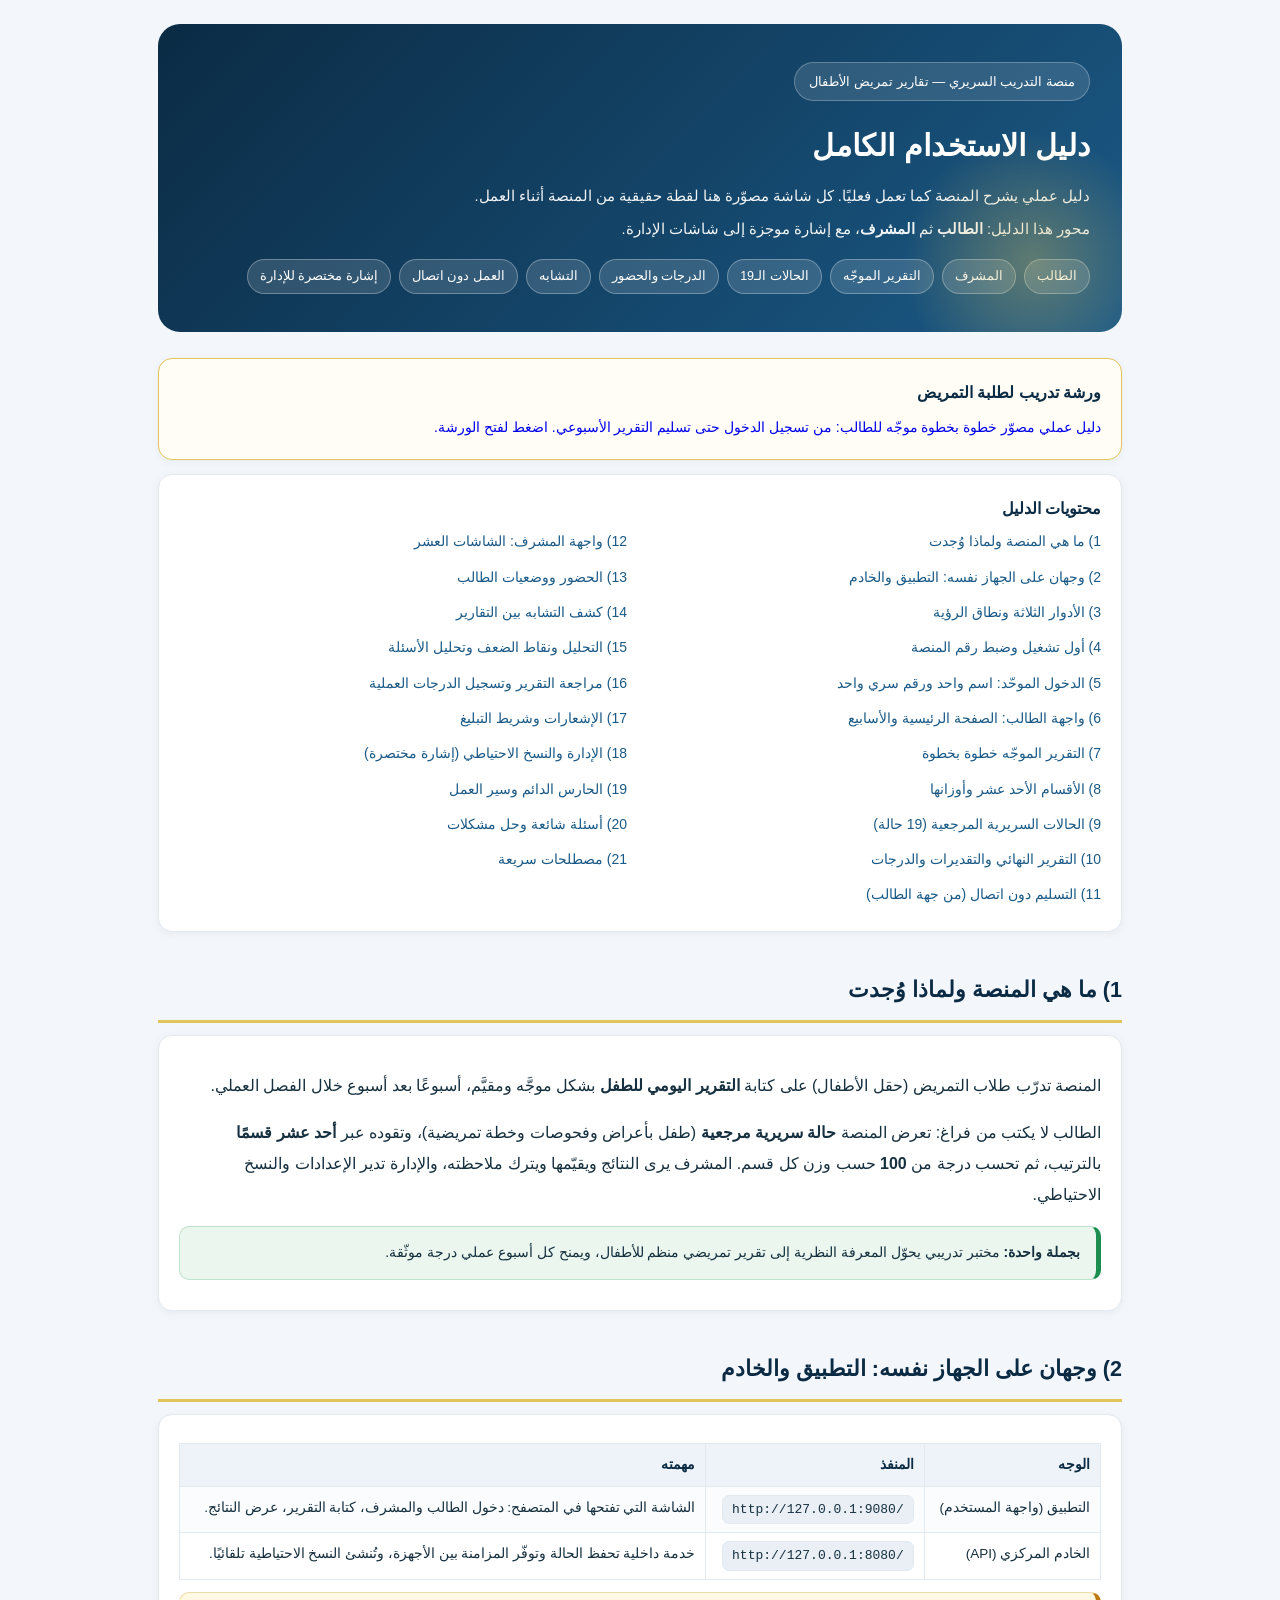
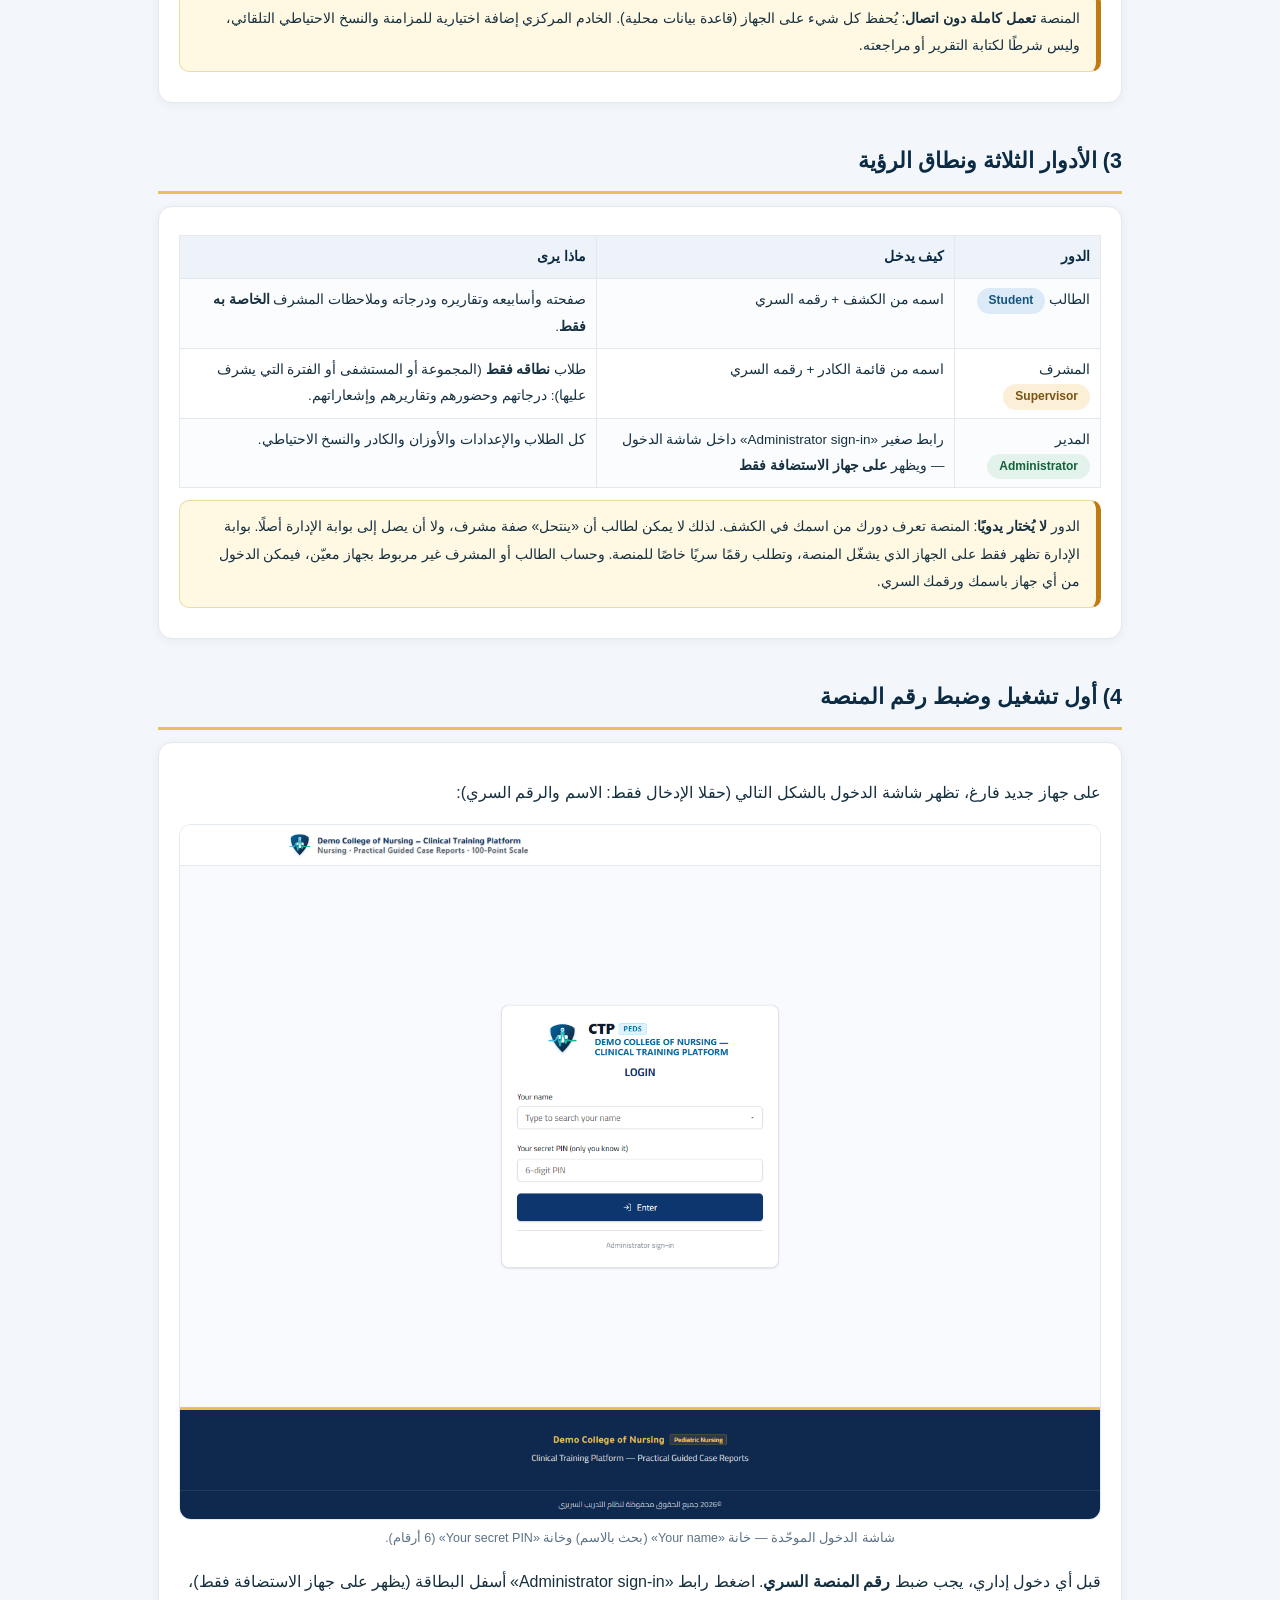
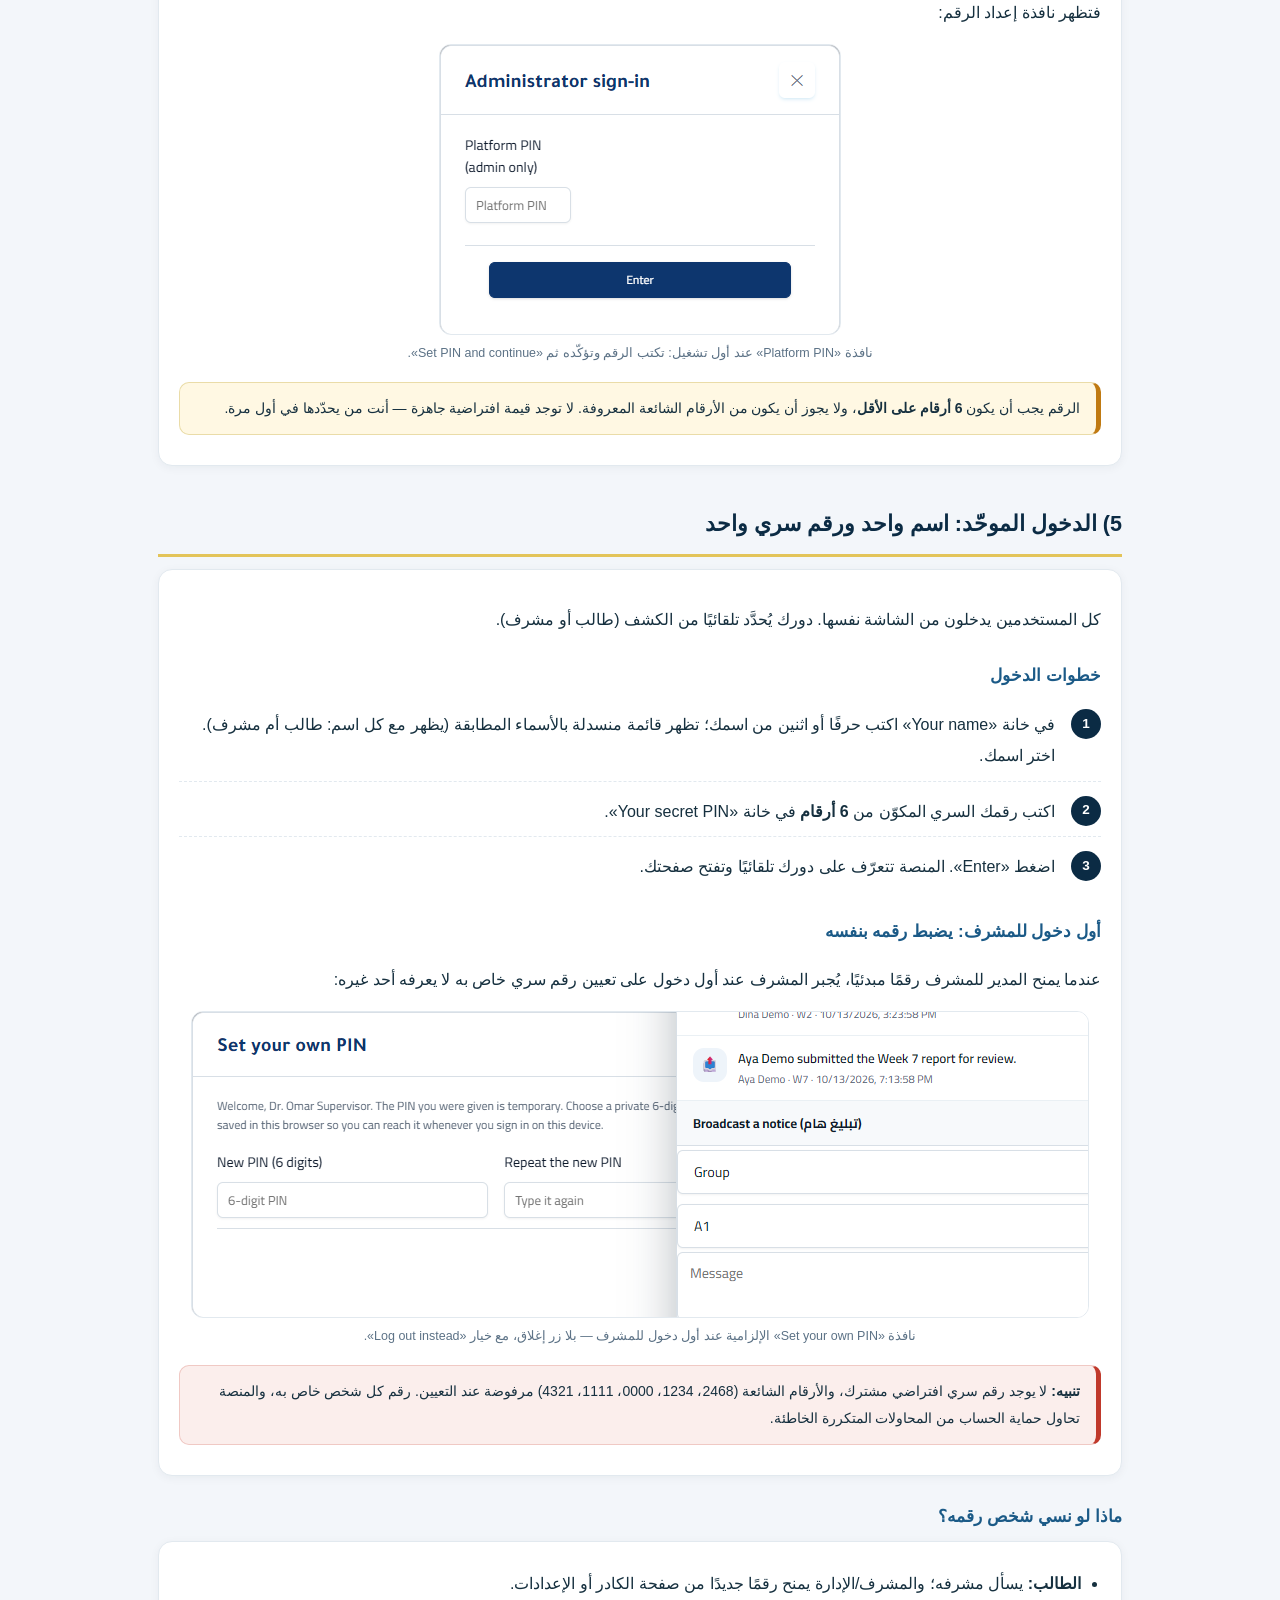
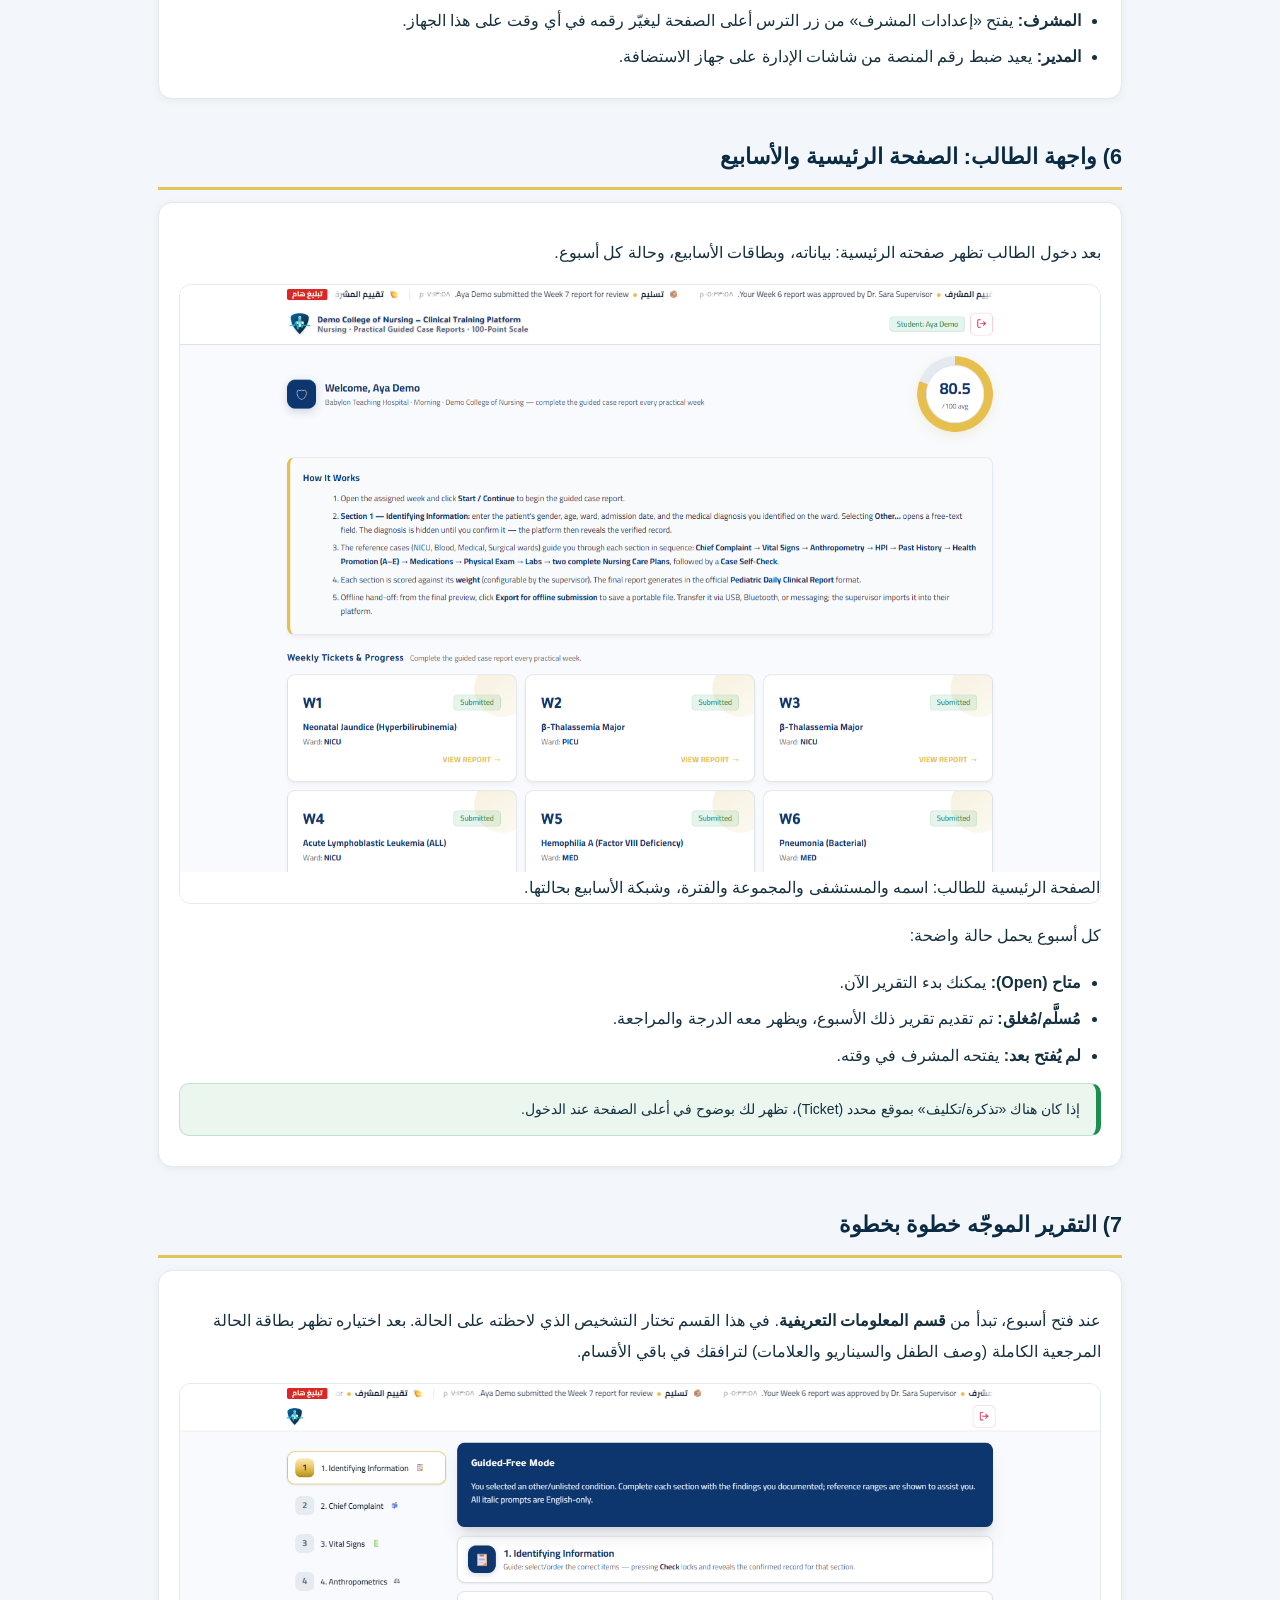
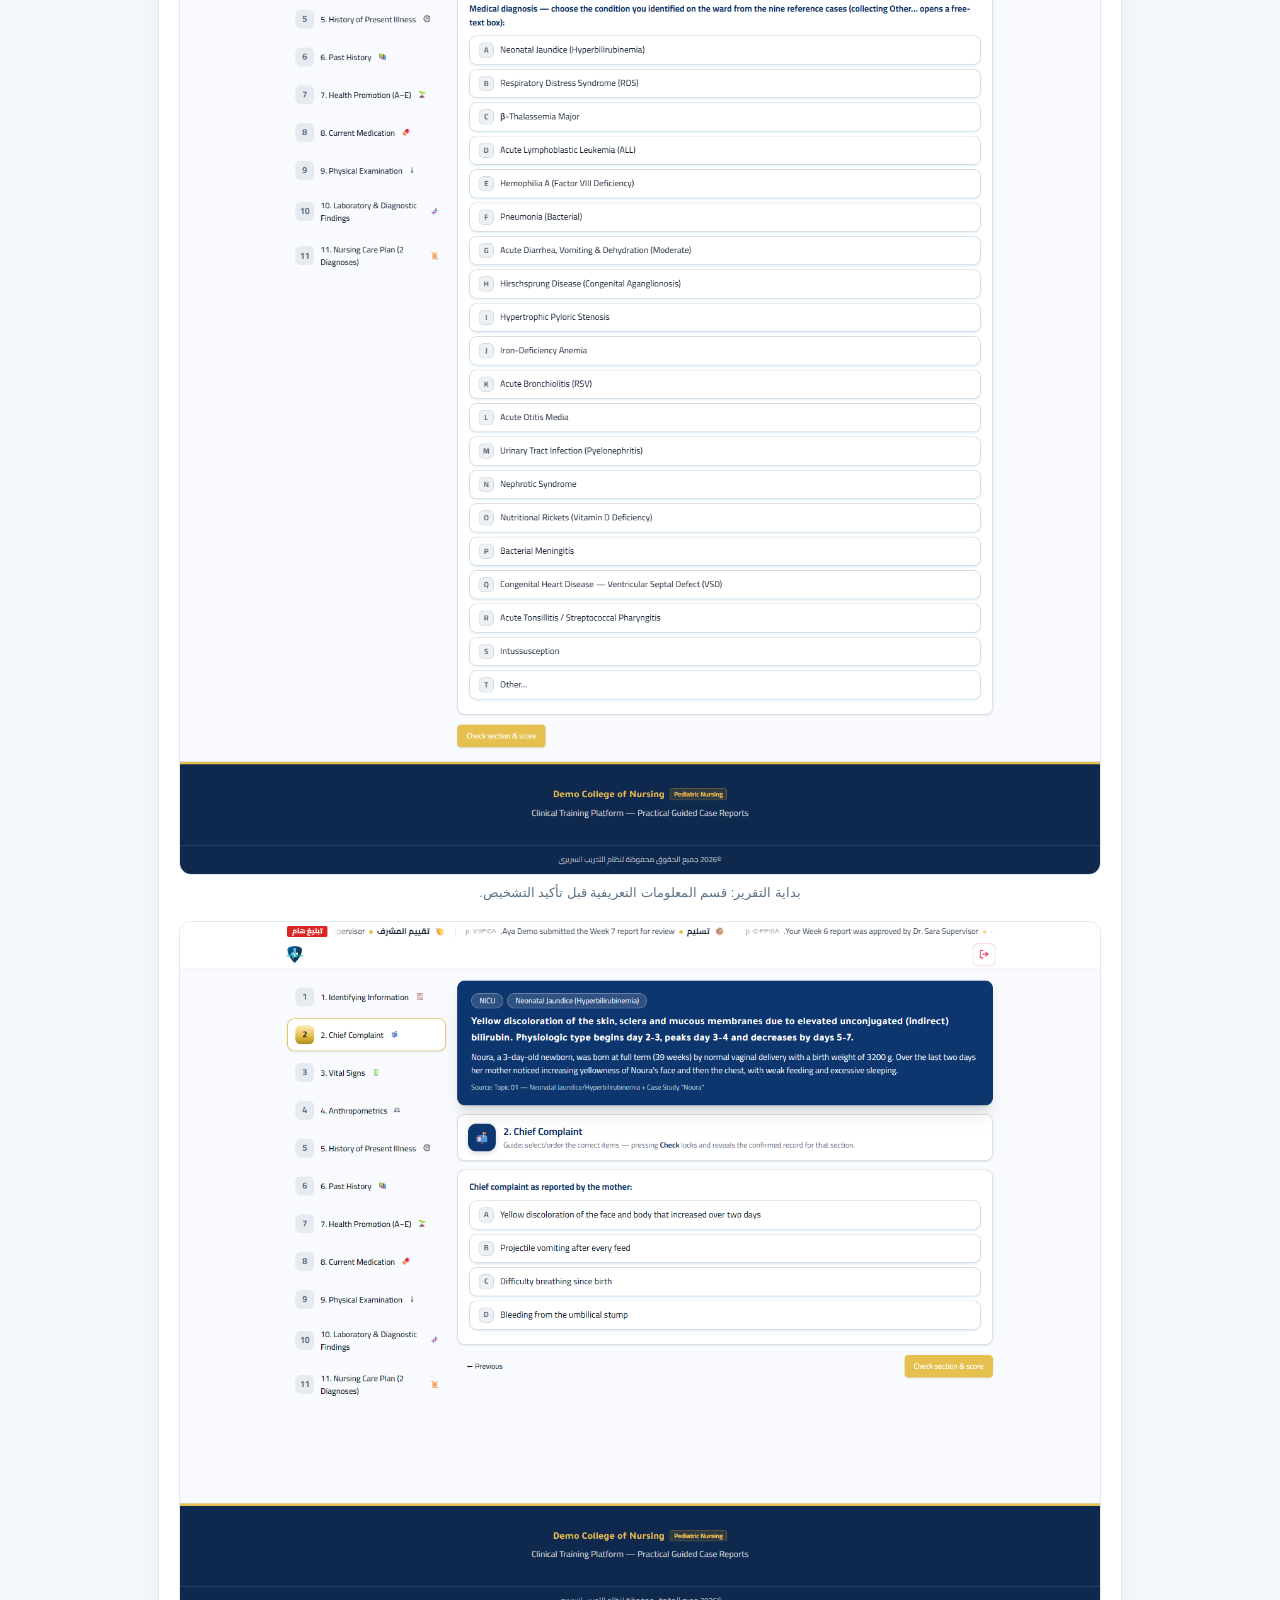
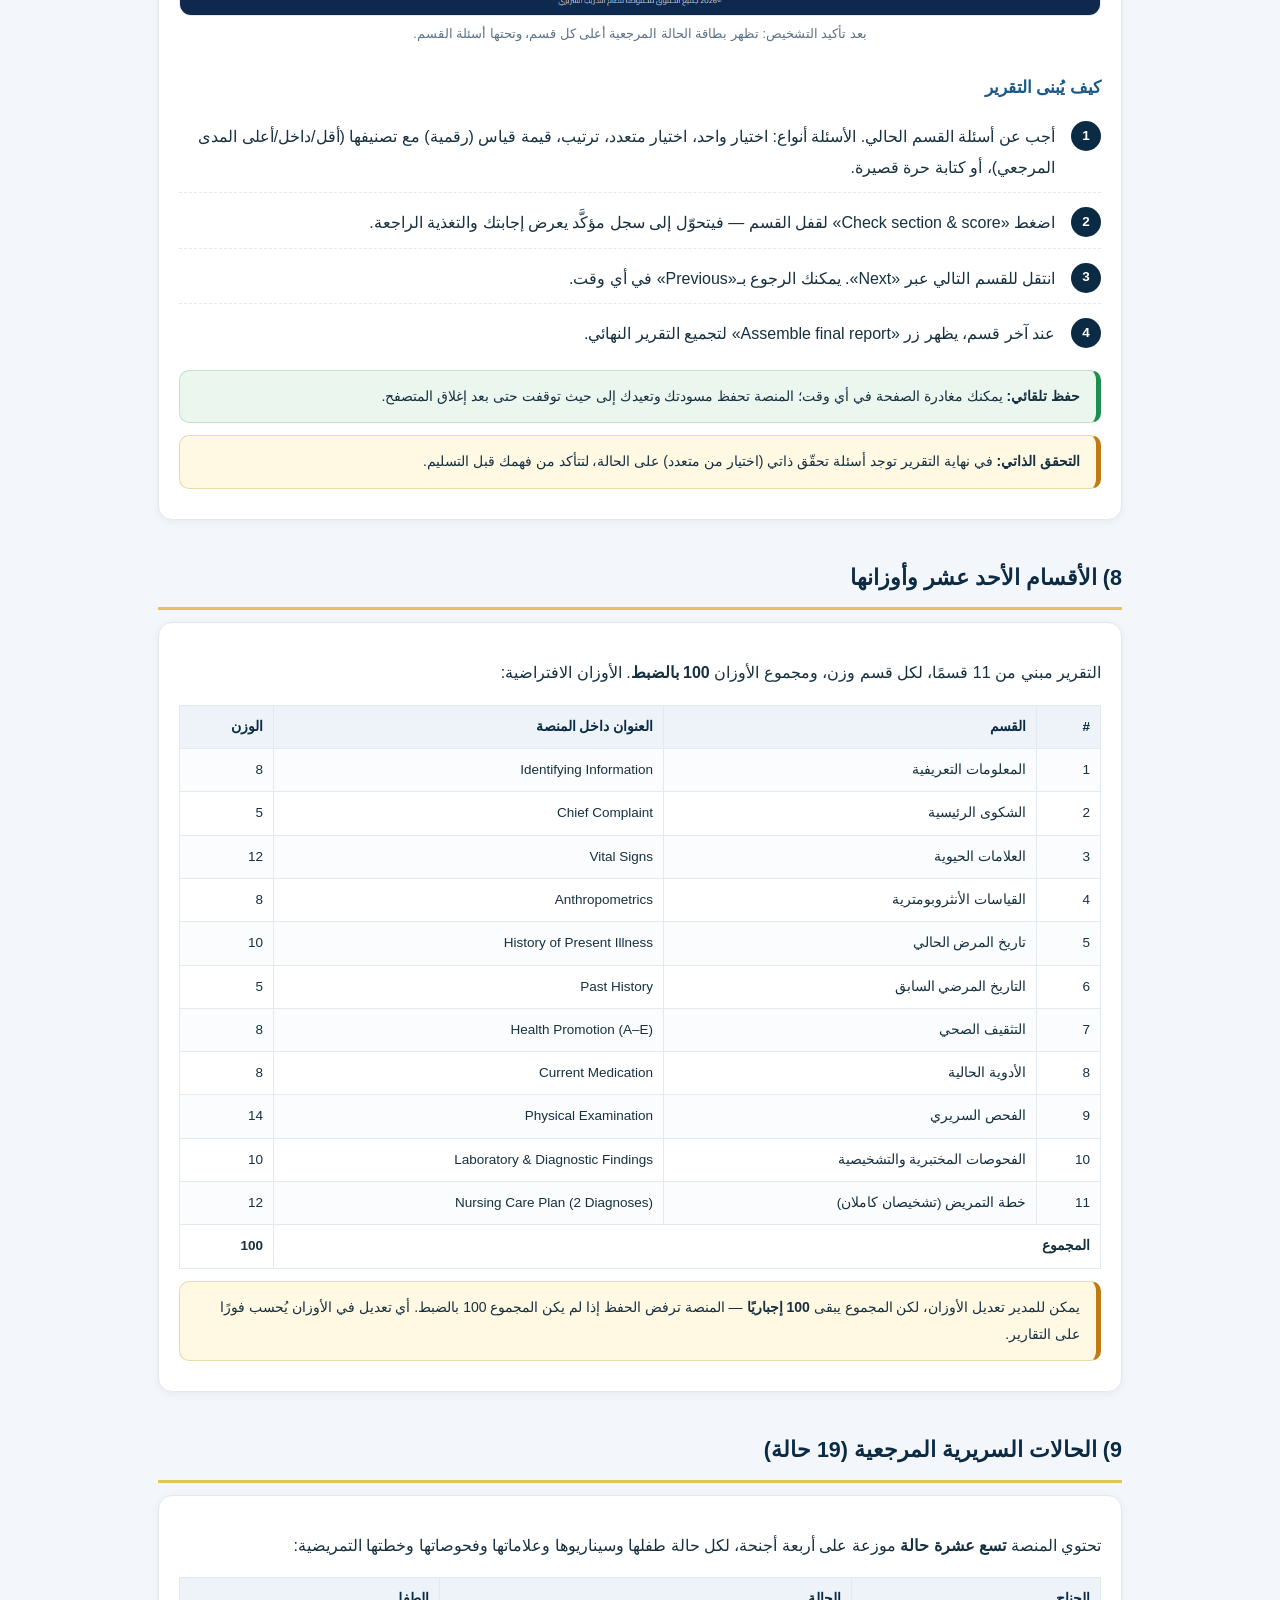
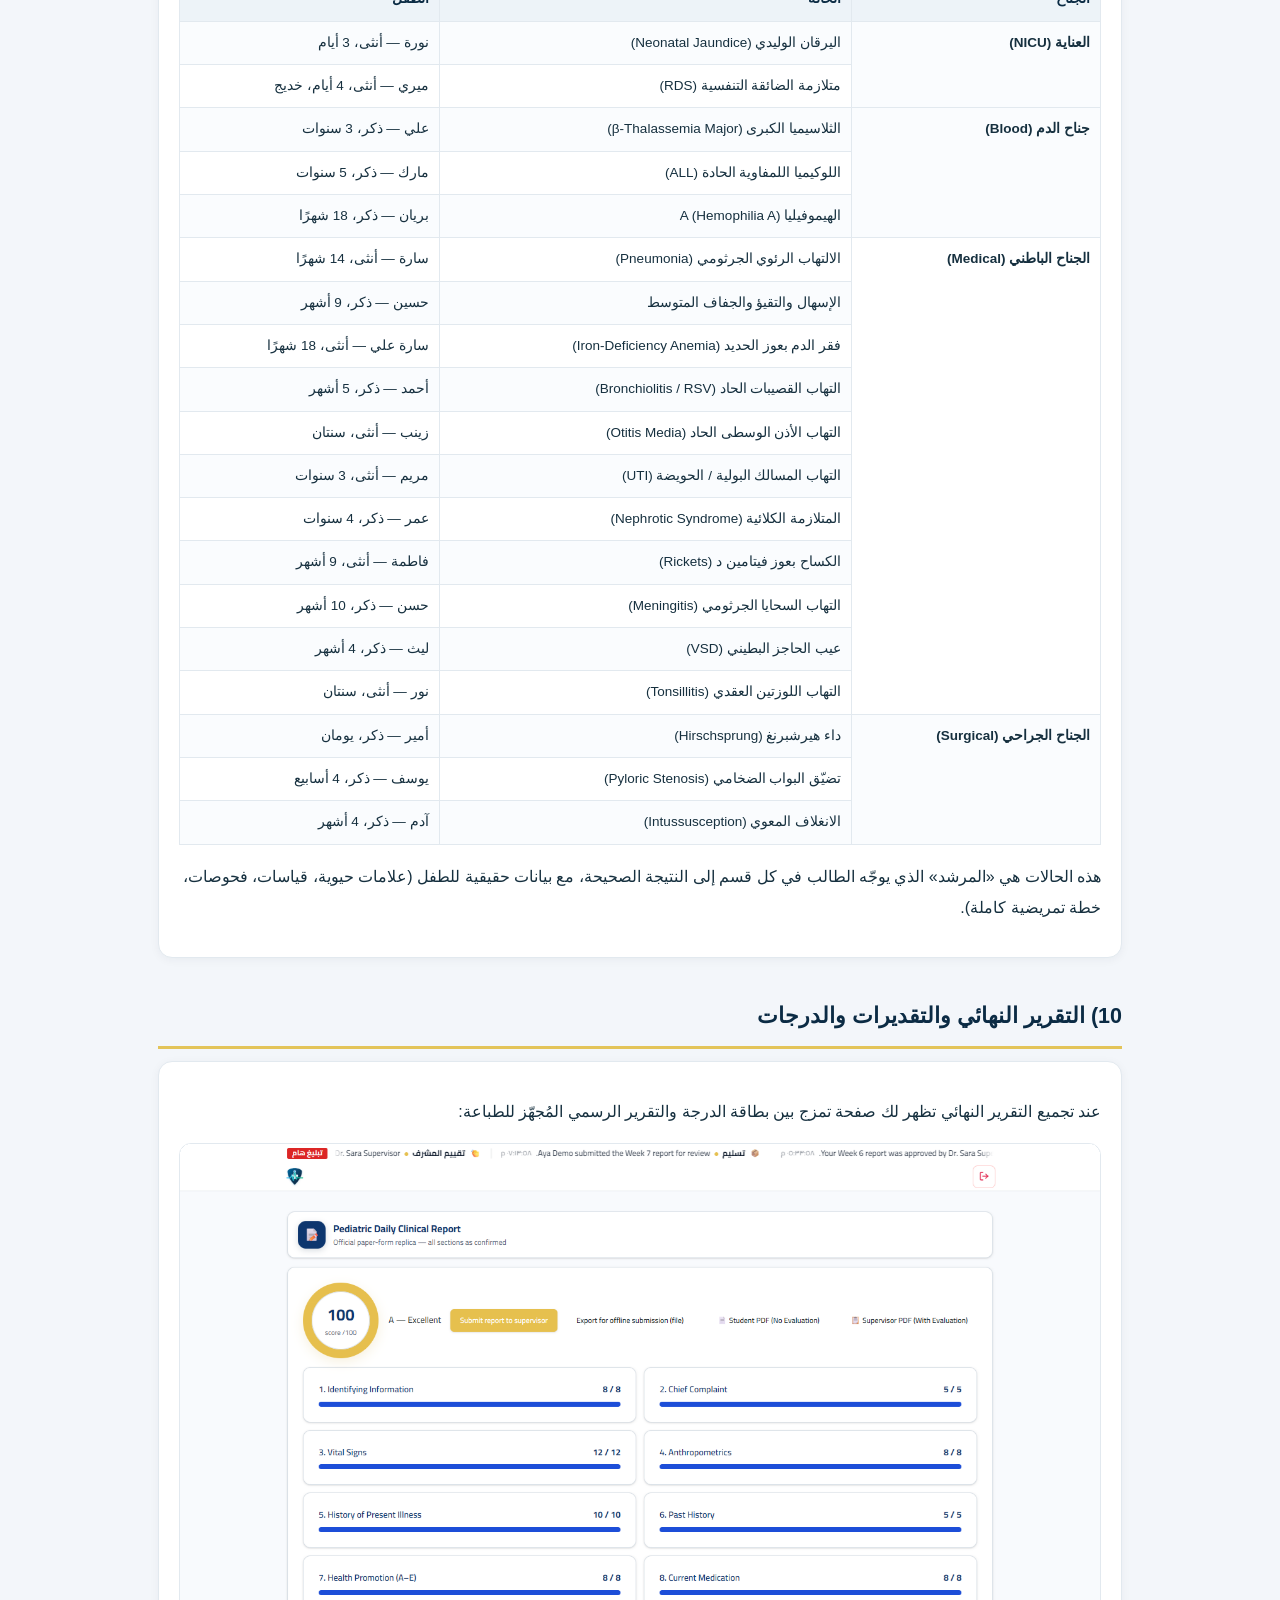
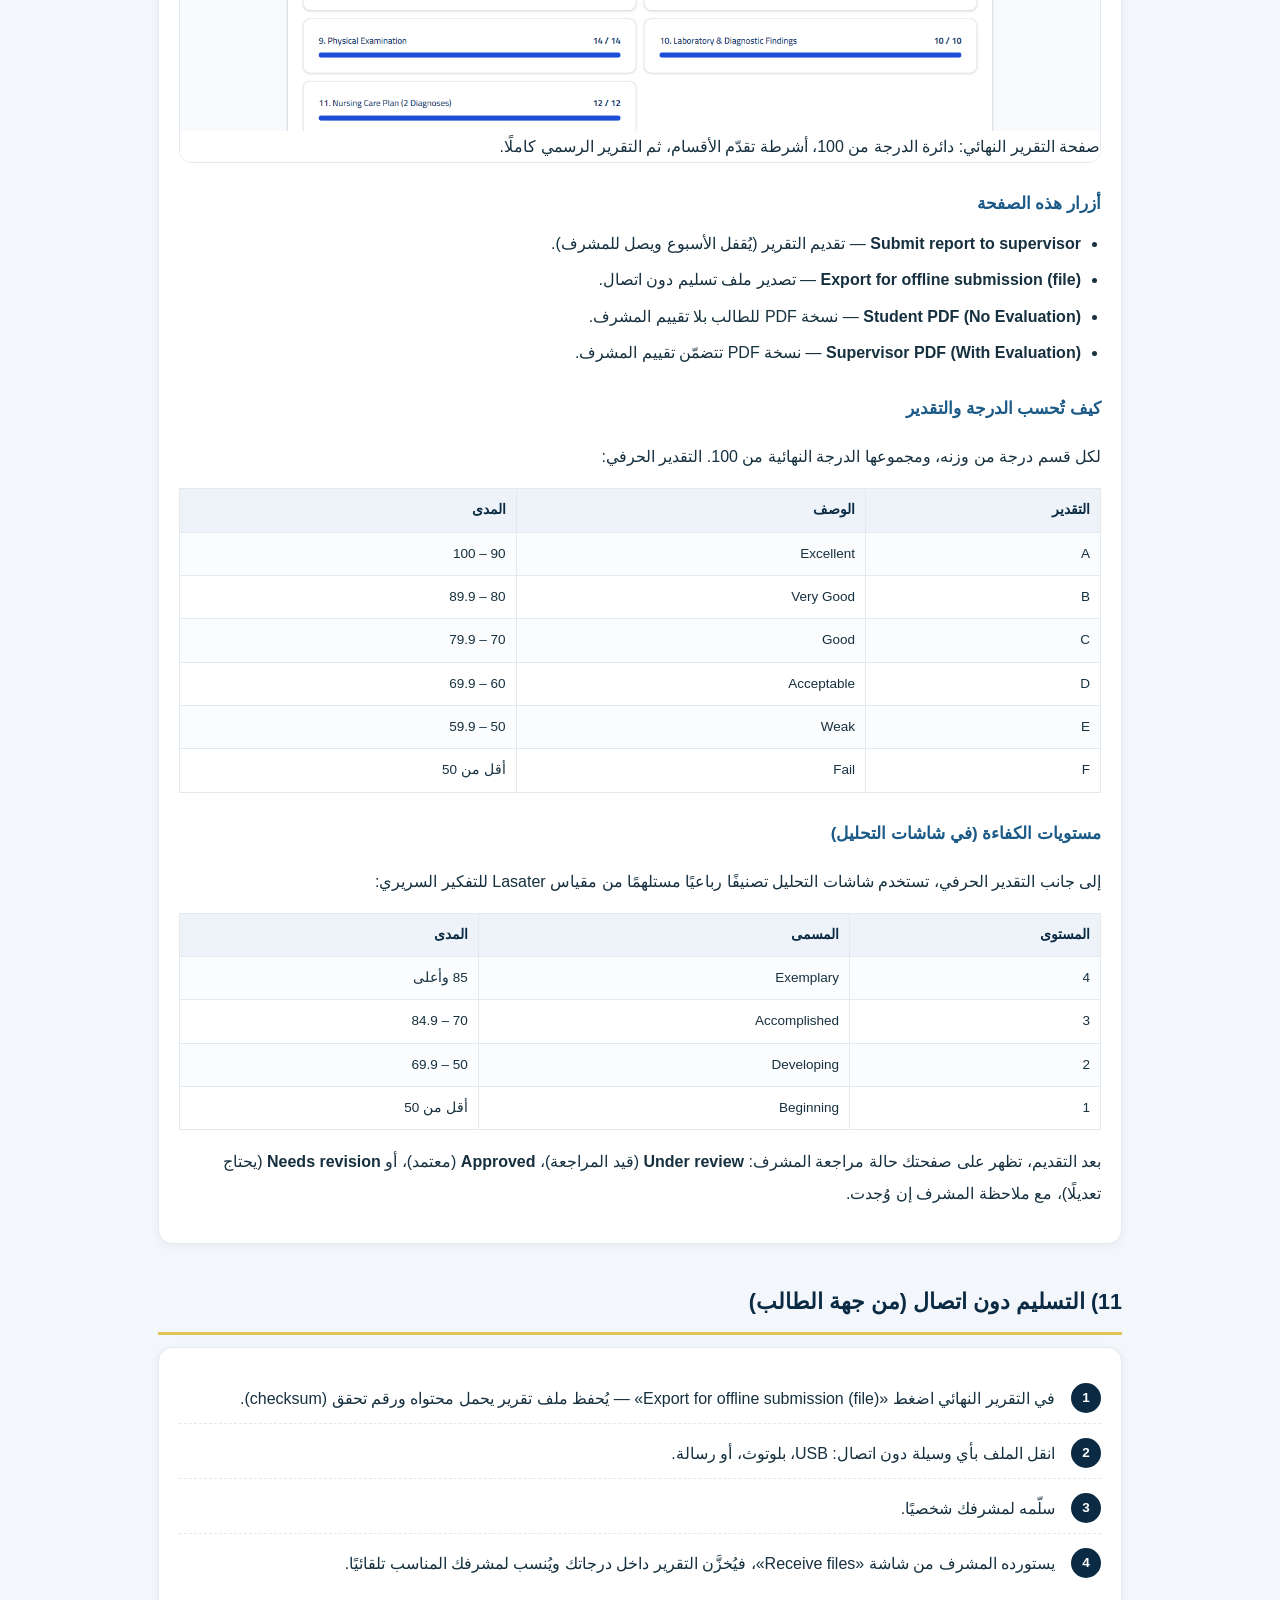
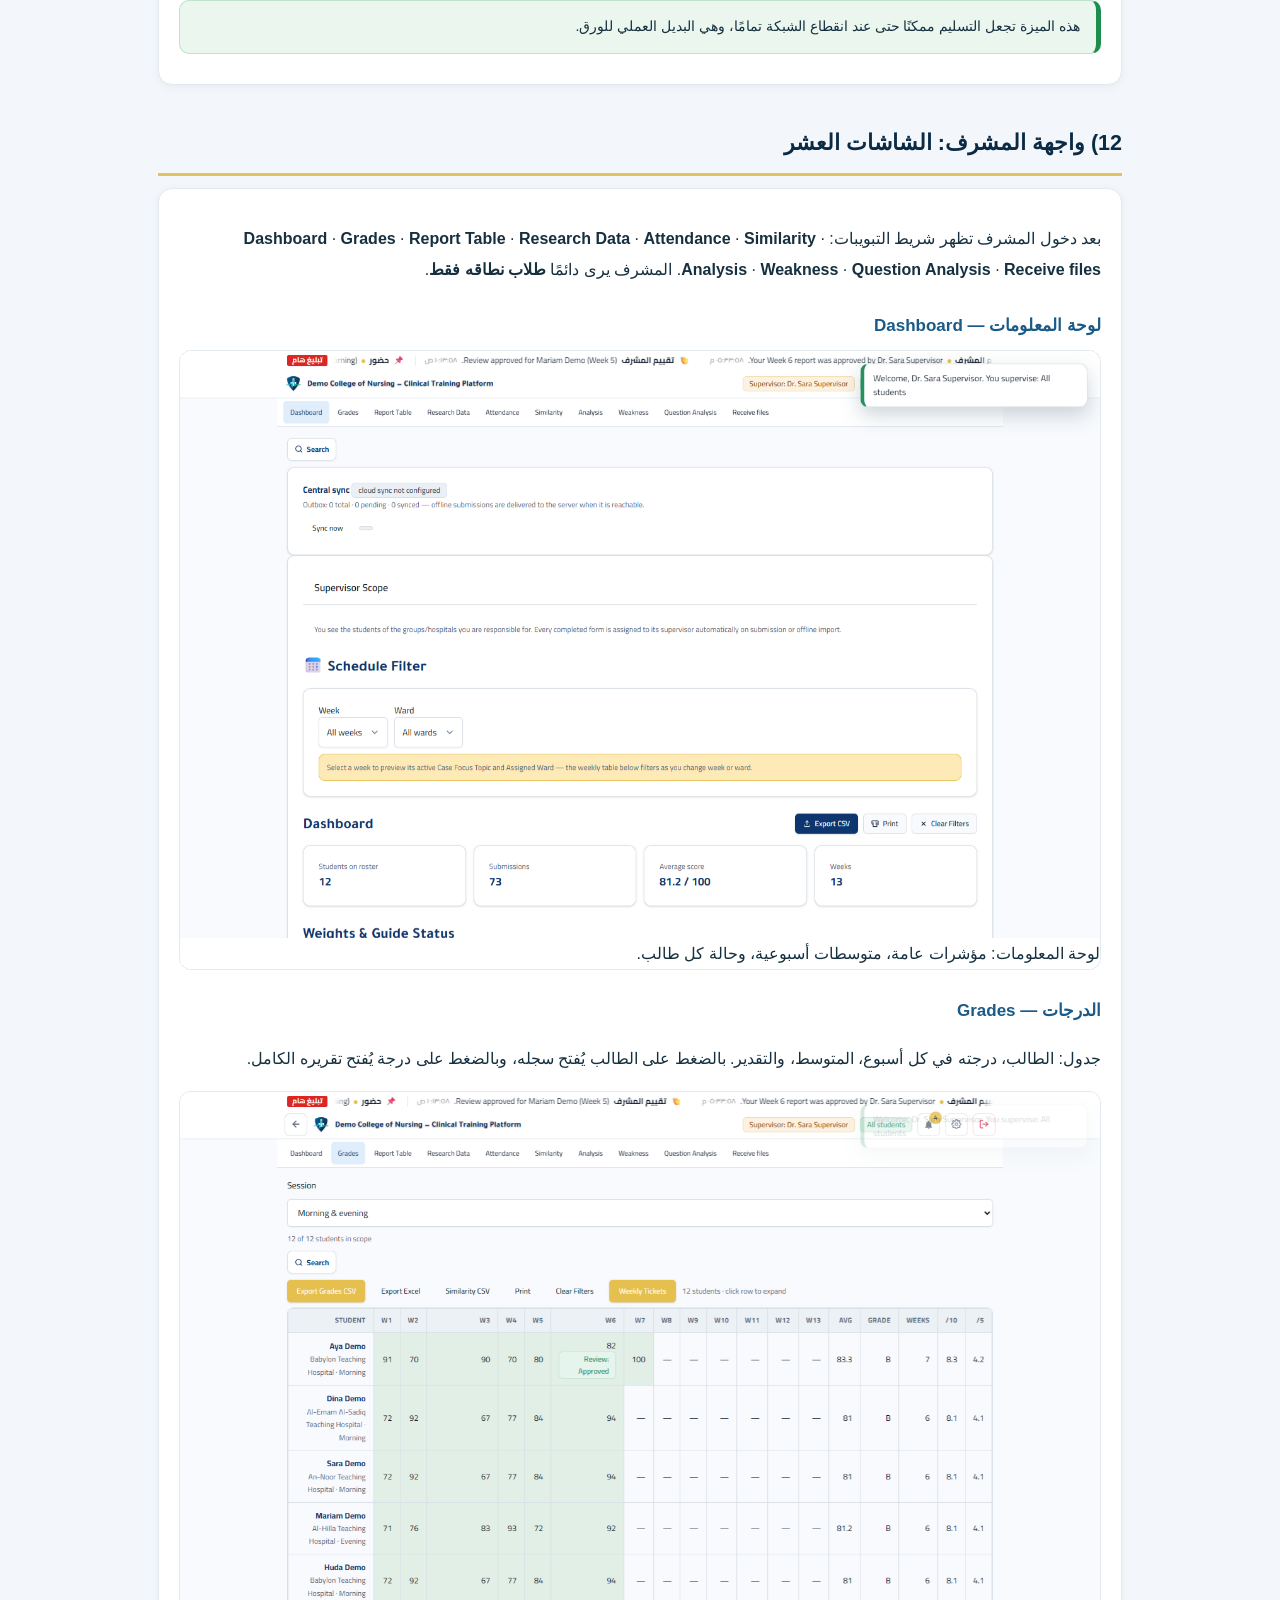
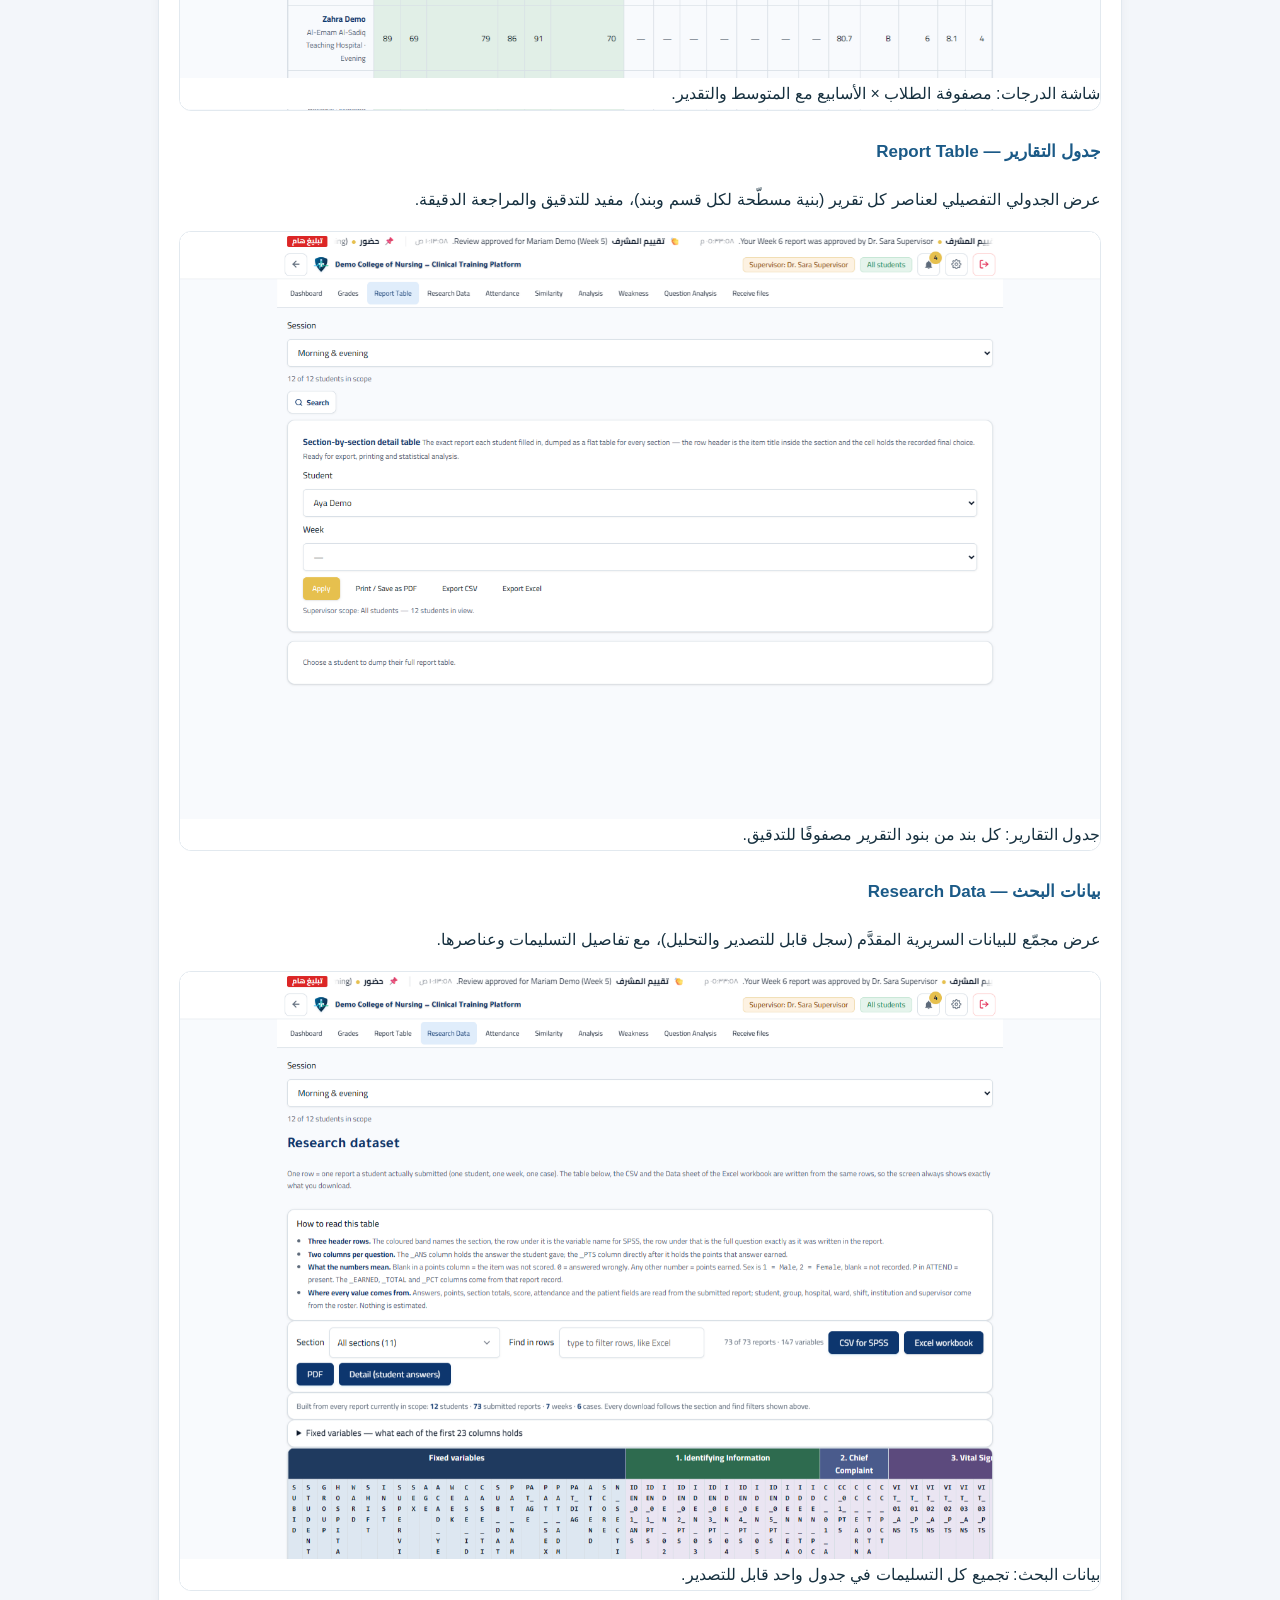
==== commit ce0bf975: "Add student workshop (real screenshots, 11 sections, offline submission, scoring)" ====
--- a/index.html
+++ b/index.html
@@ -67,6 +67,11 @@
   <div class="tag"><span>الطالب</span><span>المشرف</span><span>التقرير الموجّه</span><span>الحالات الـ19</span><span>الدرجات والحضور</span><span>التشابه</span><span>العمل دون اتصال</span><span>إشارة مختصرة للإدارة</span></div>
 </div>
 
+<a class="card" href="workshop/index.html" style="display:block;text-decoration:none;border:1px solid #E3C459;background:#FFFDF6">
+  <b class="lbl">ورشة تدريب لطلبة التمريض</b>
+  <p style="margin:6px 0 0;font-size:14px">دليل عملي مصوّر خطوة بخطوة موجّه للطالب: من تسجيل الدخول حتى تسليم التقرير الأسبوعي. اضغط لفتح الورشة.</p>
+</a>
+
 <div class="card">
   <b class="lbl">محتويات الدليل</b>
   <div class="toc">
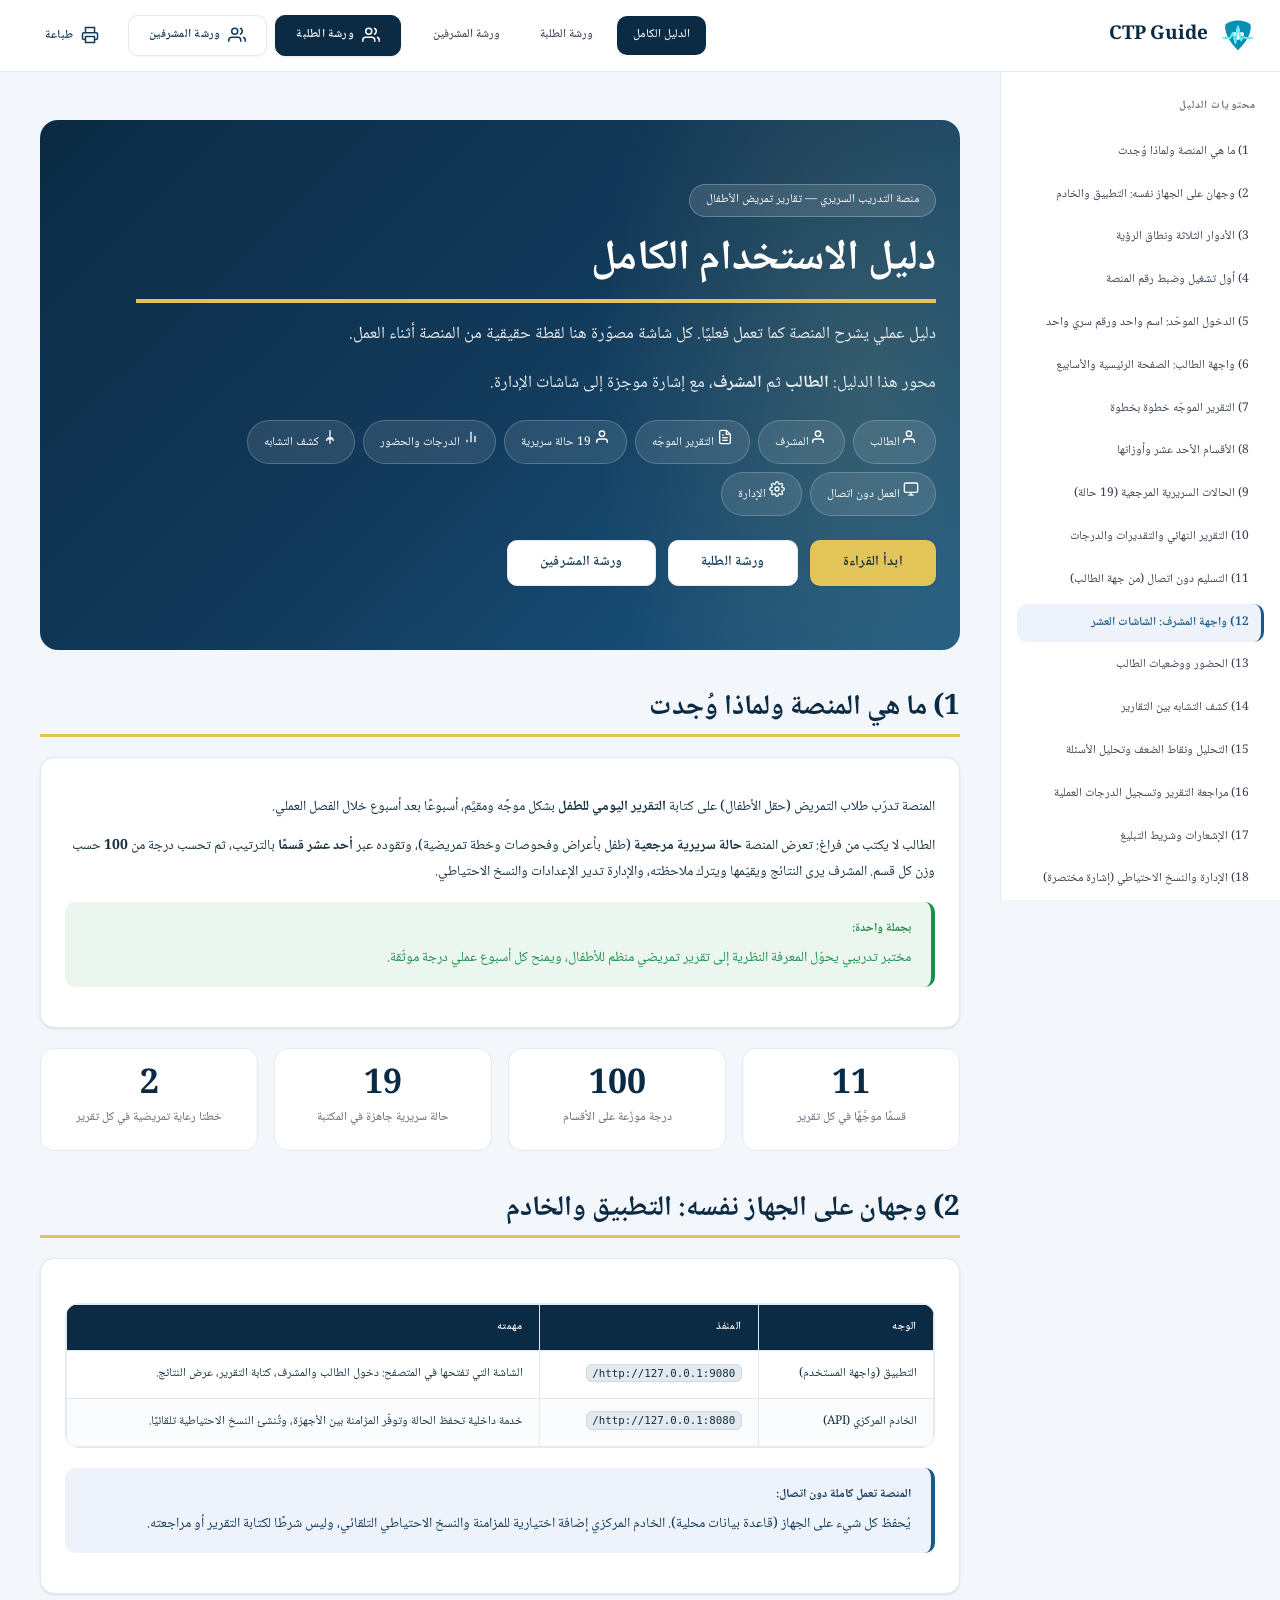
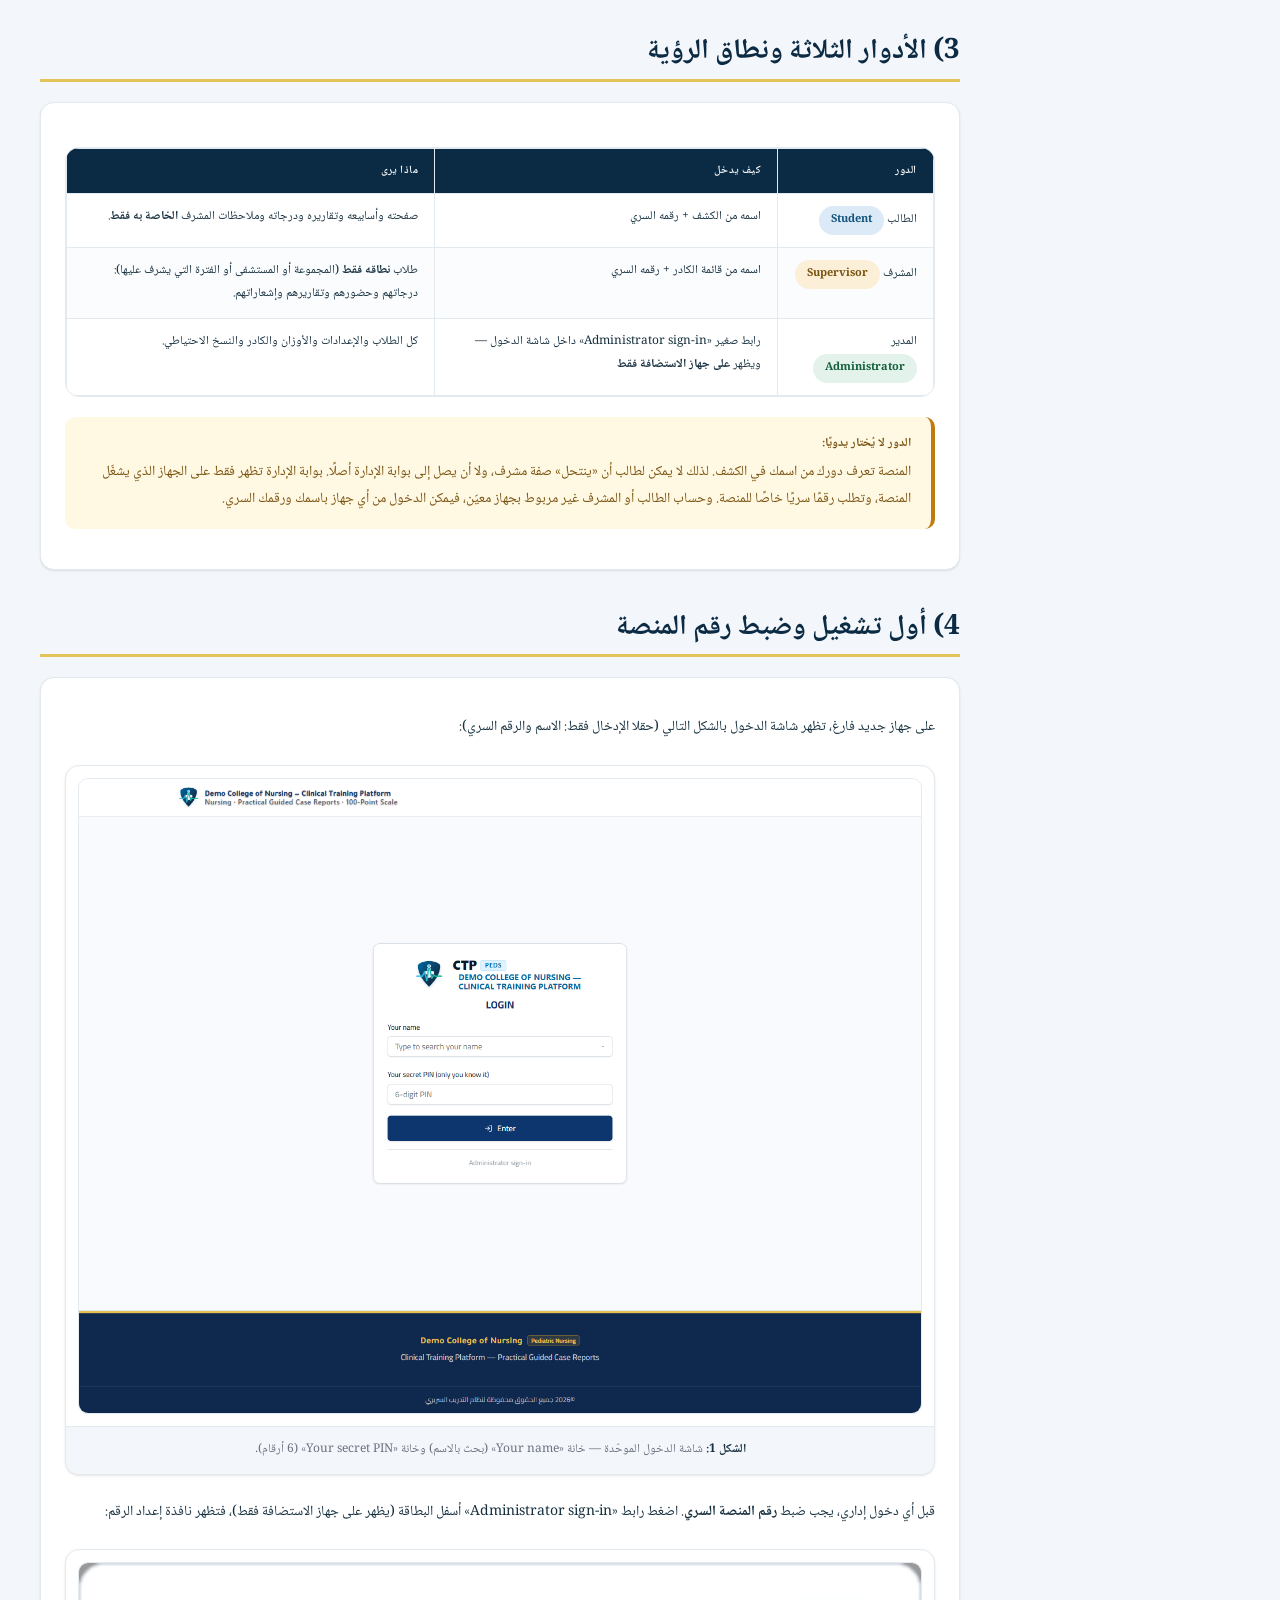
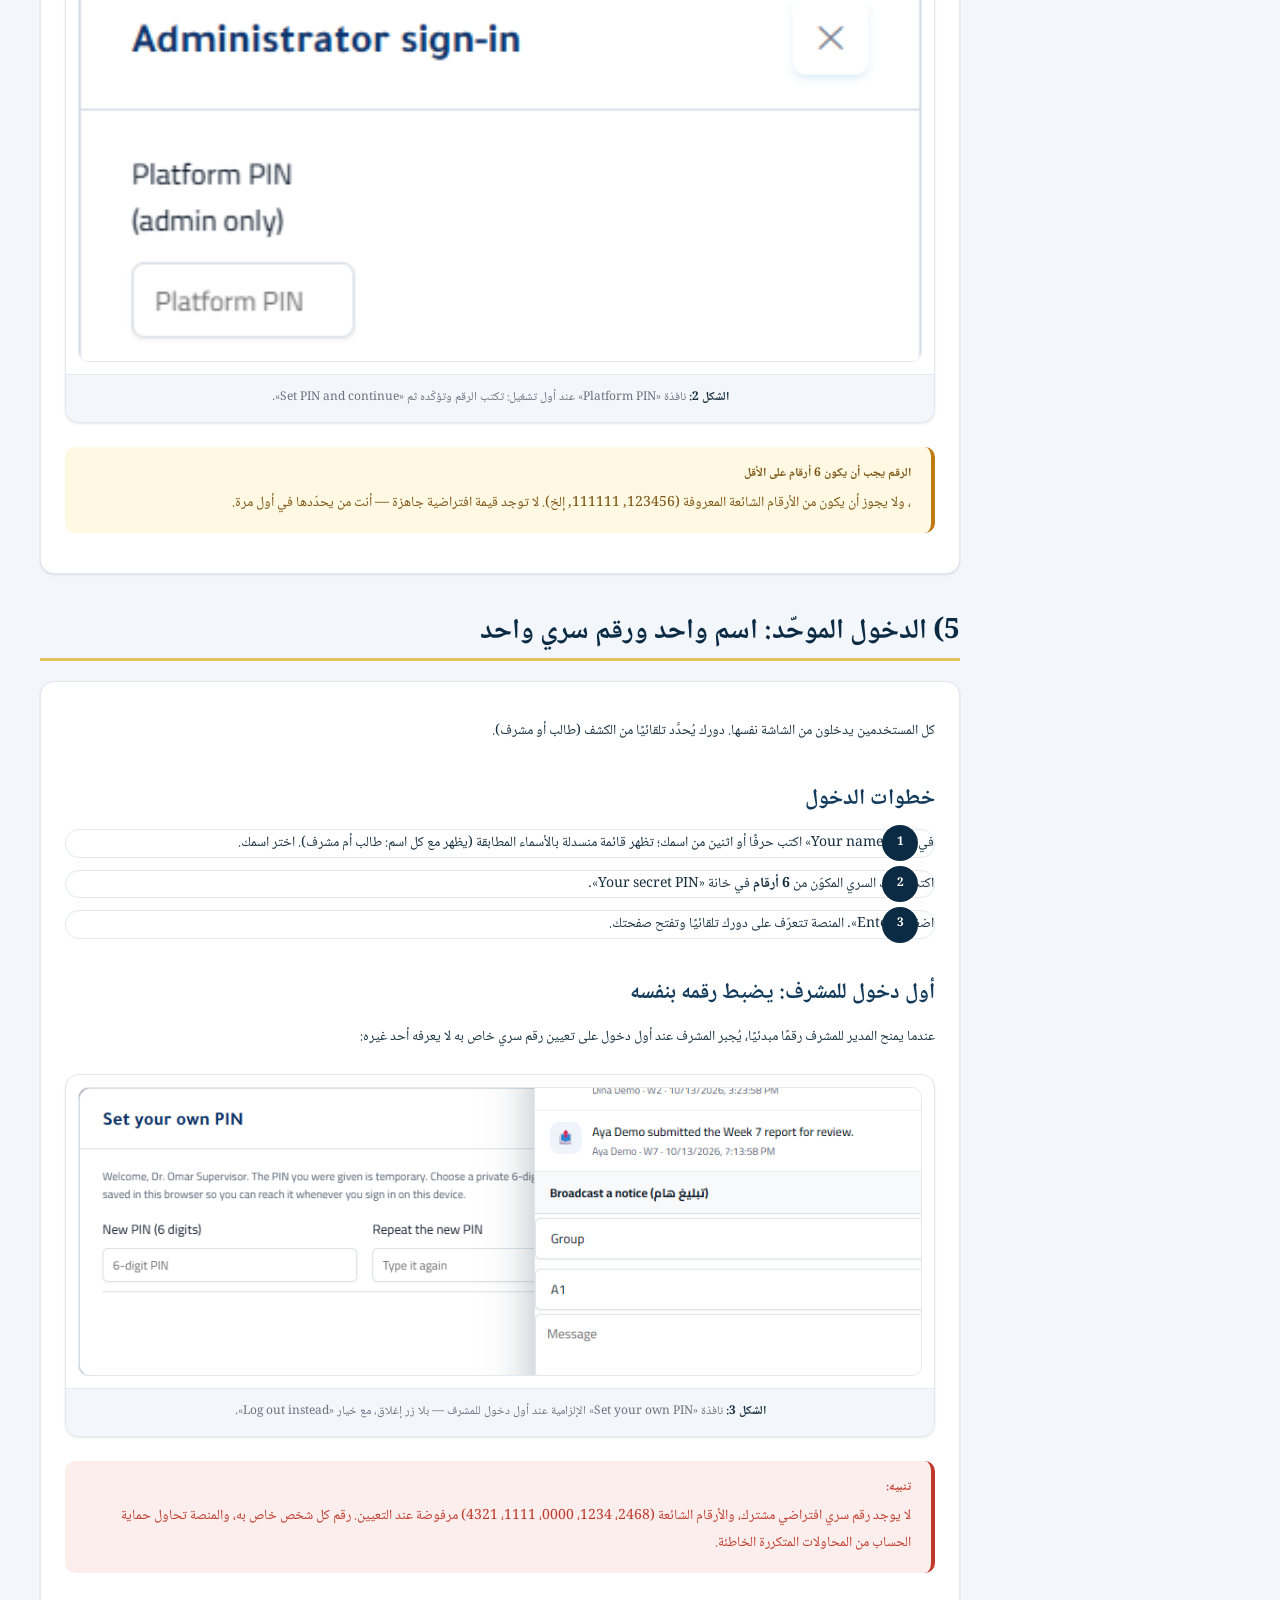
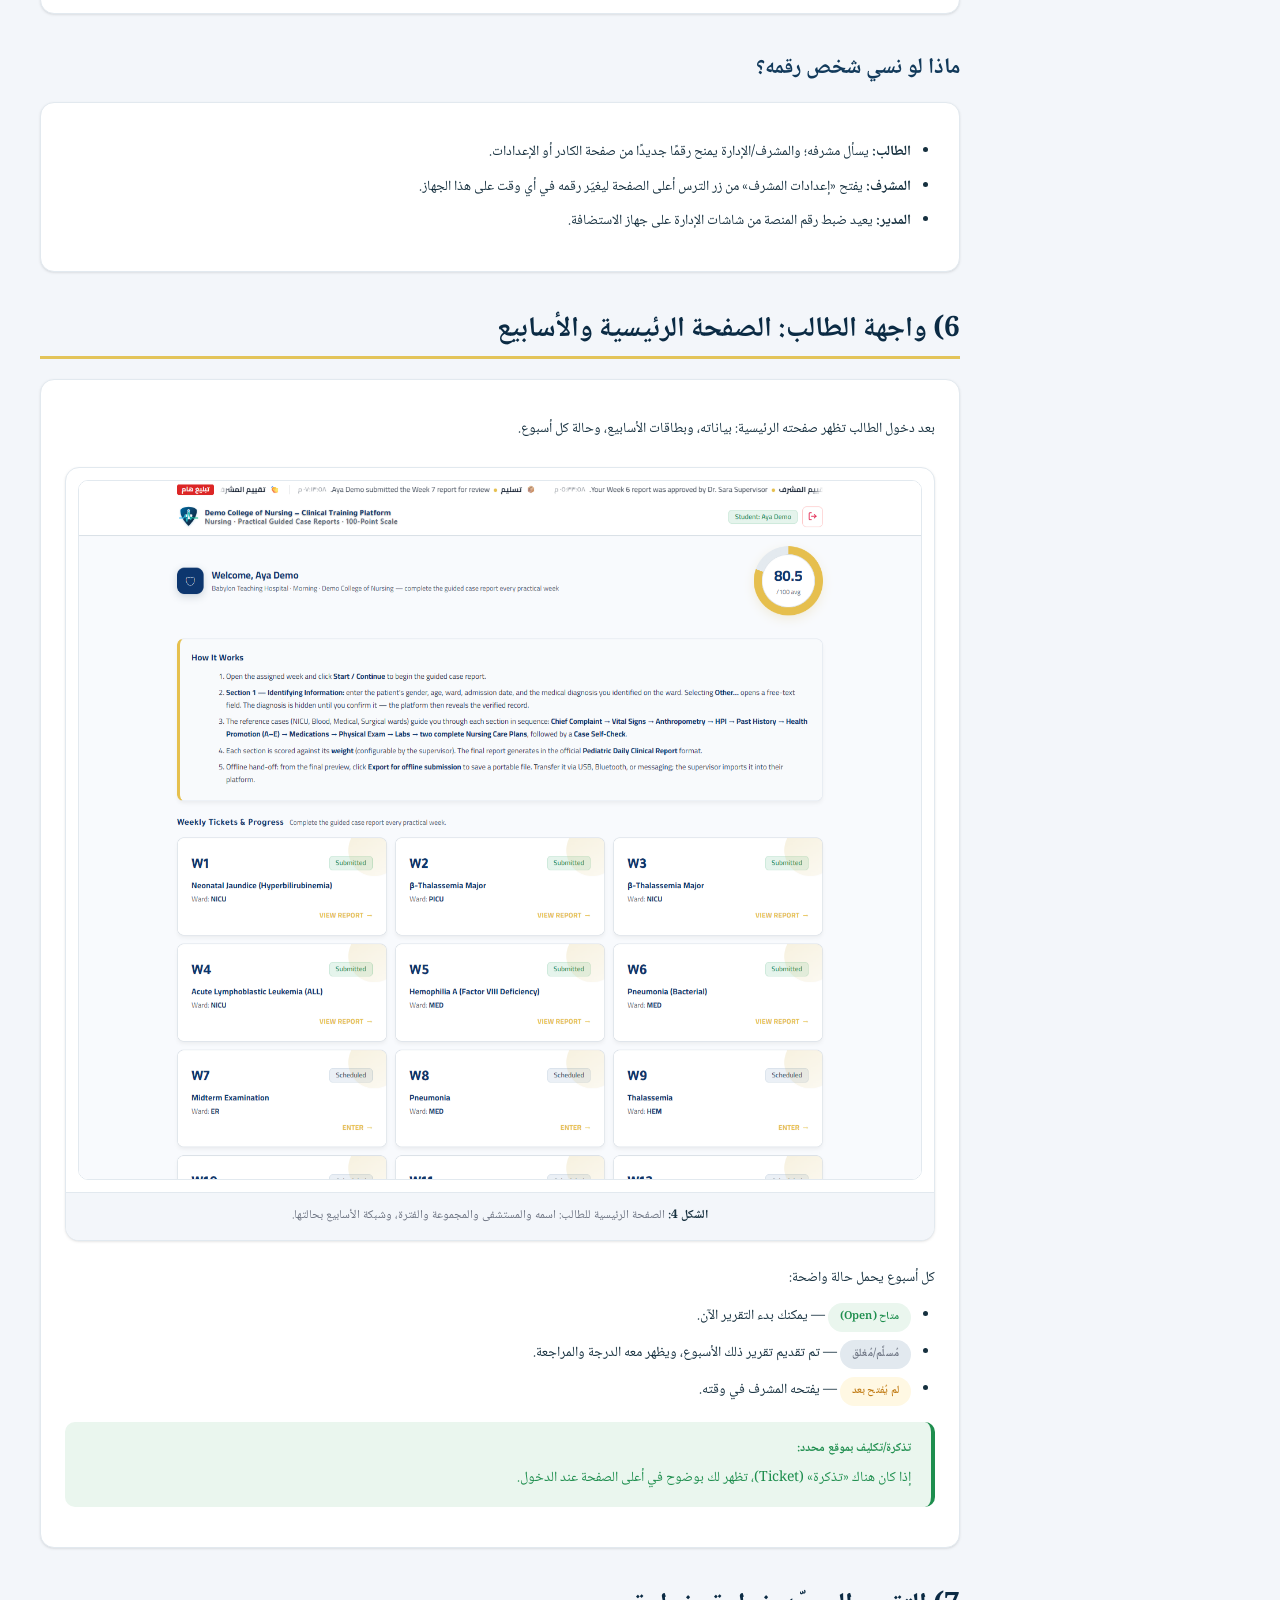
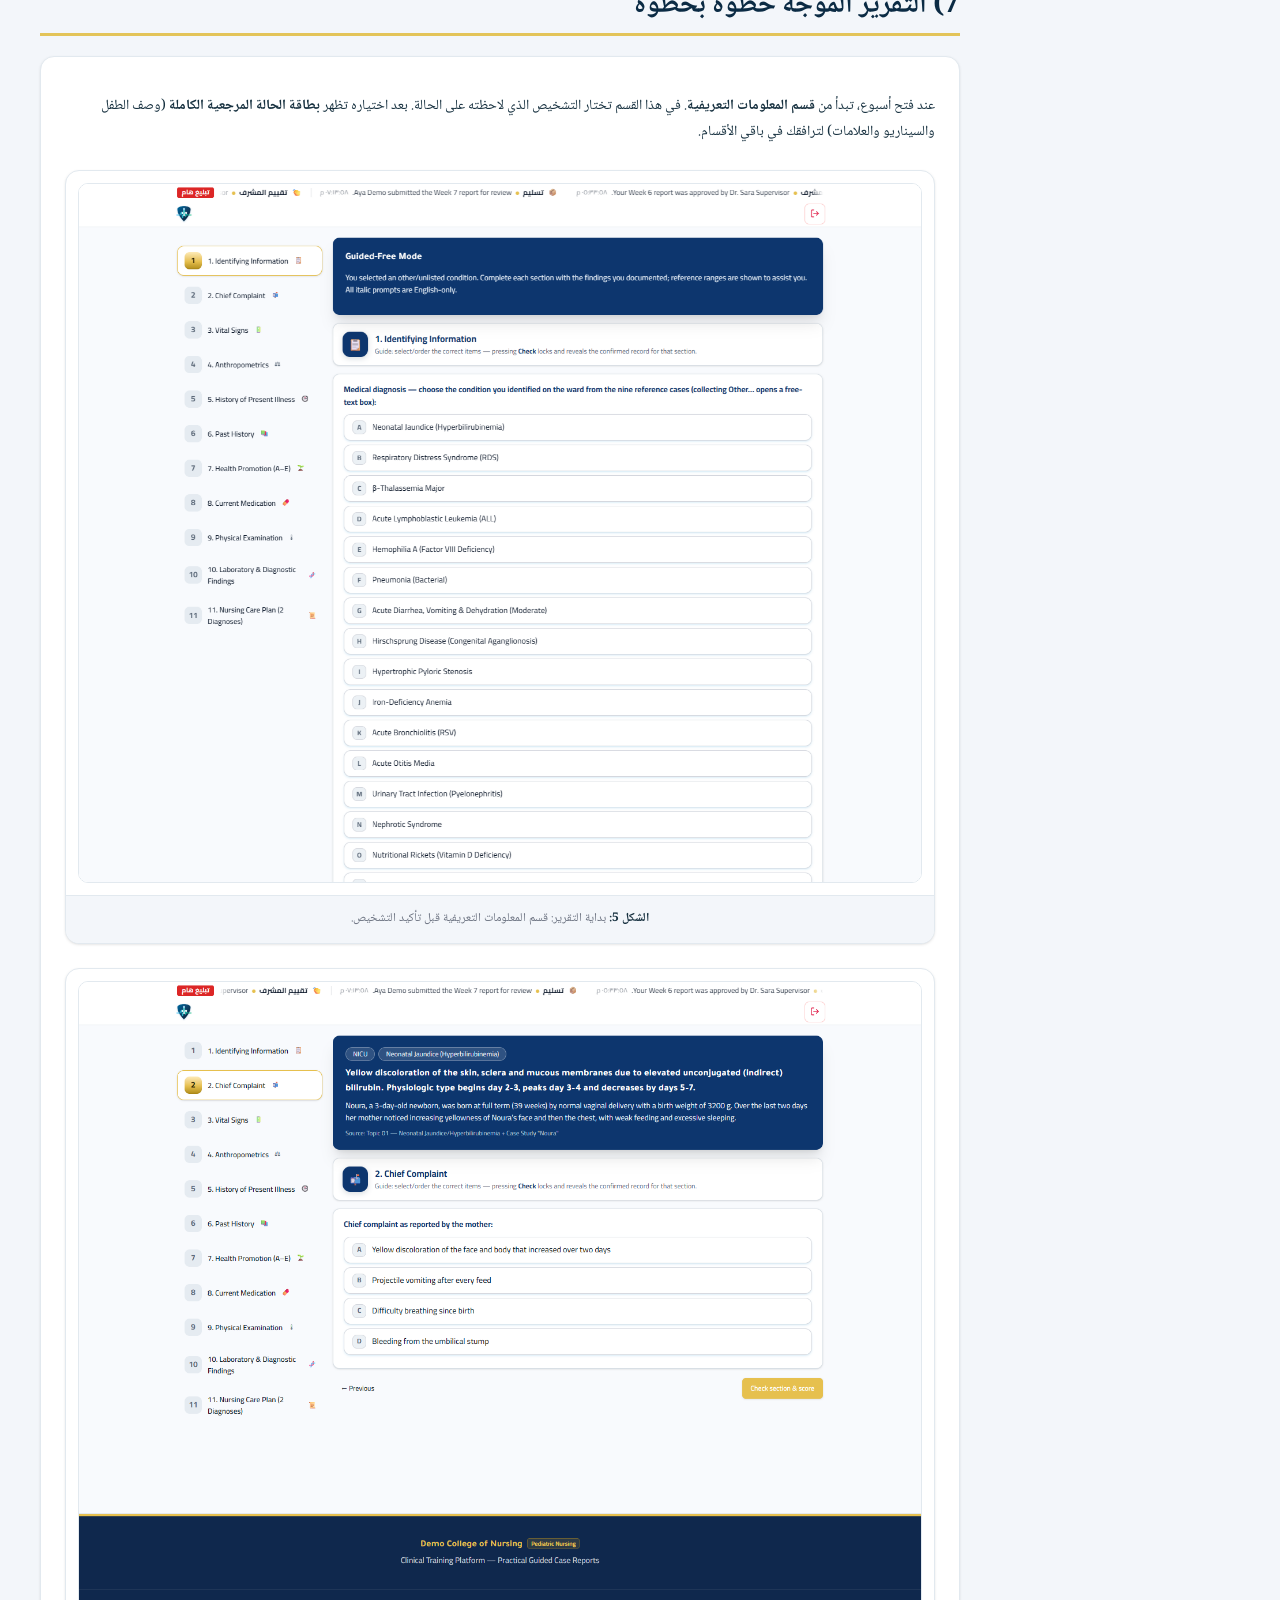
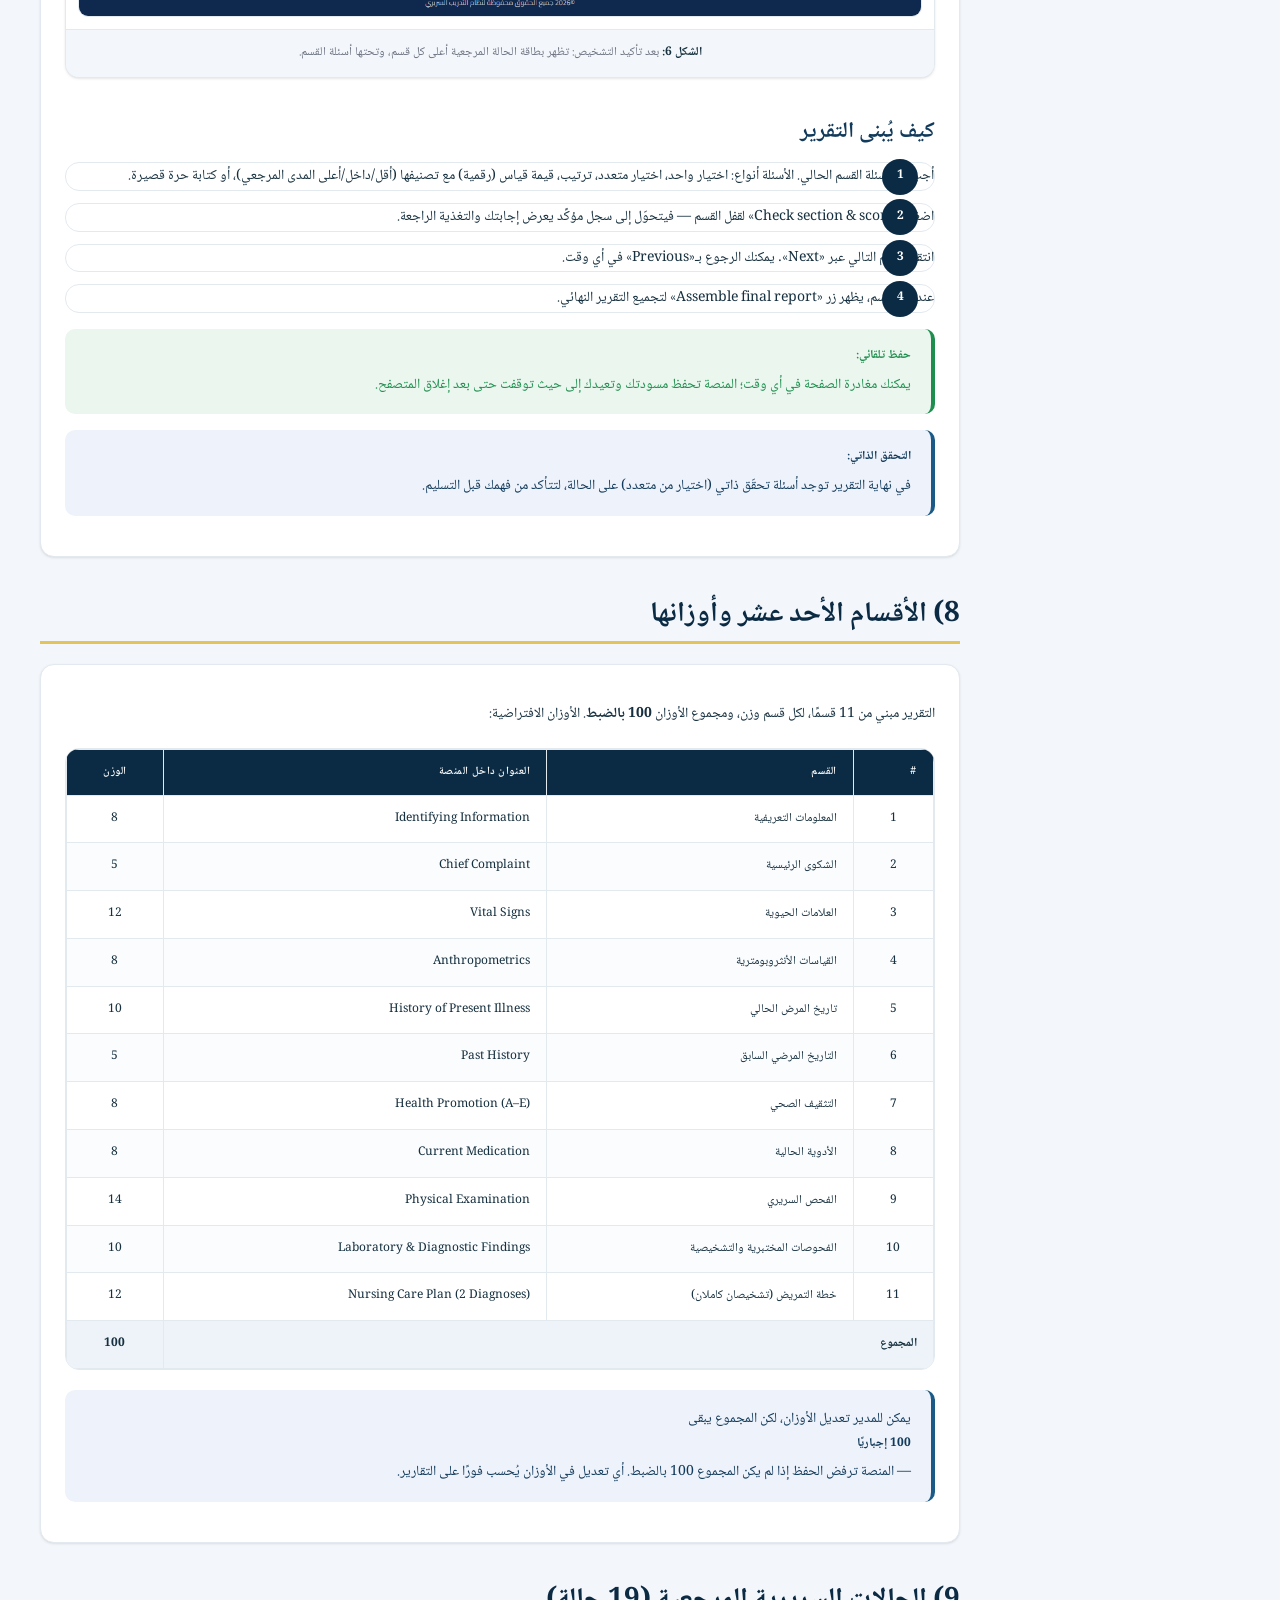
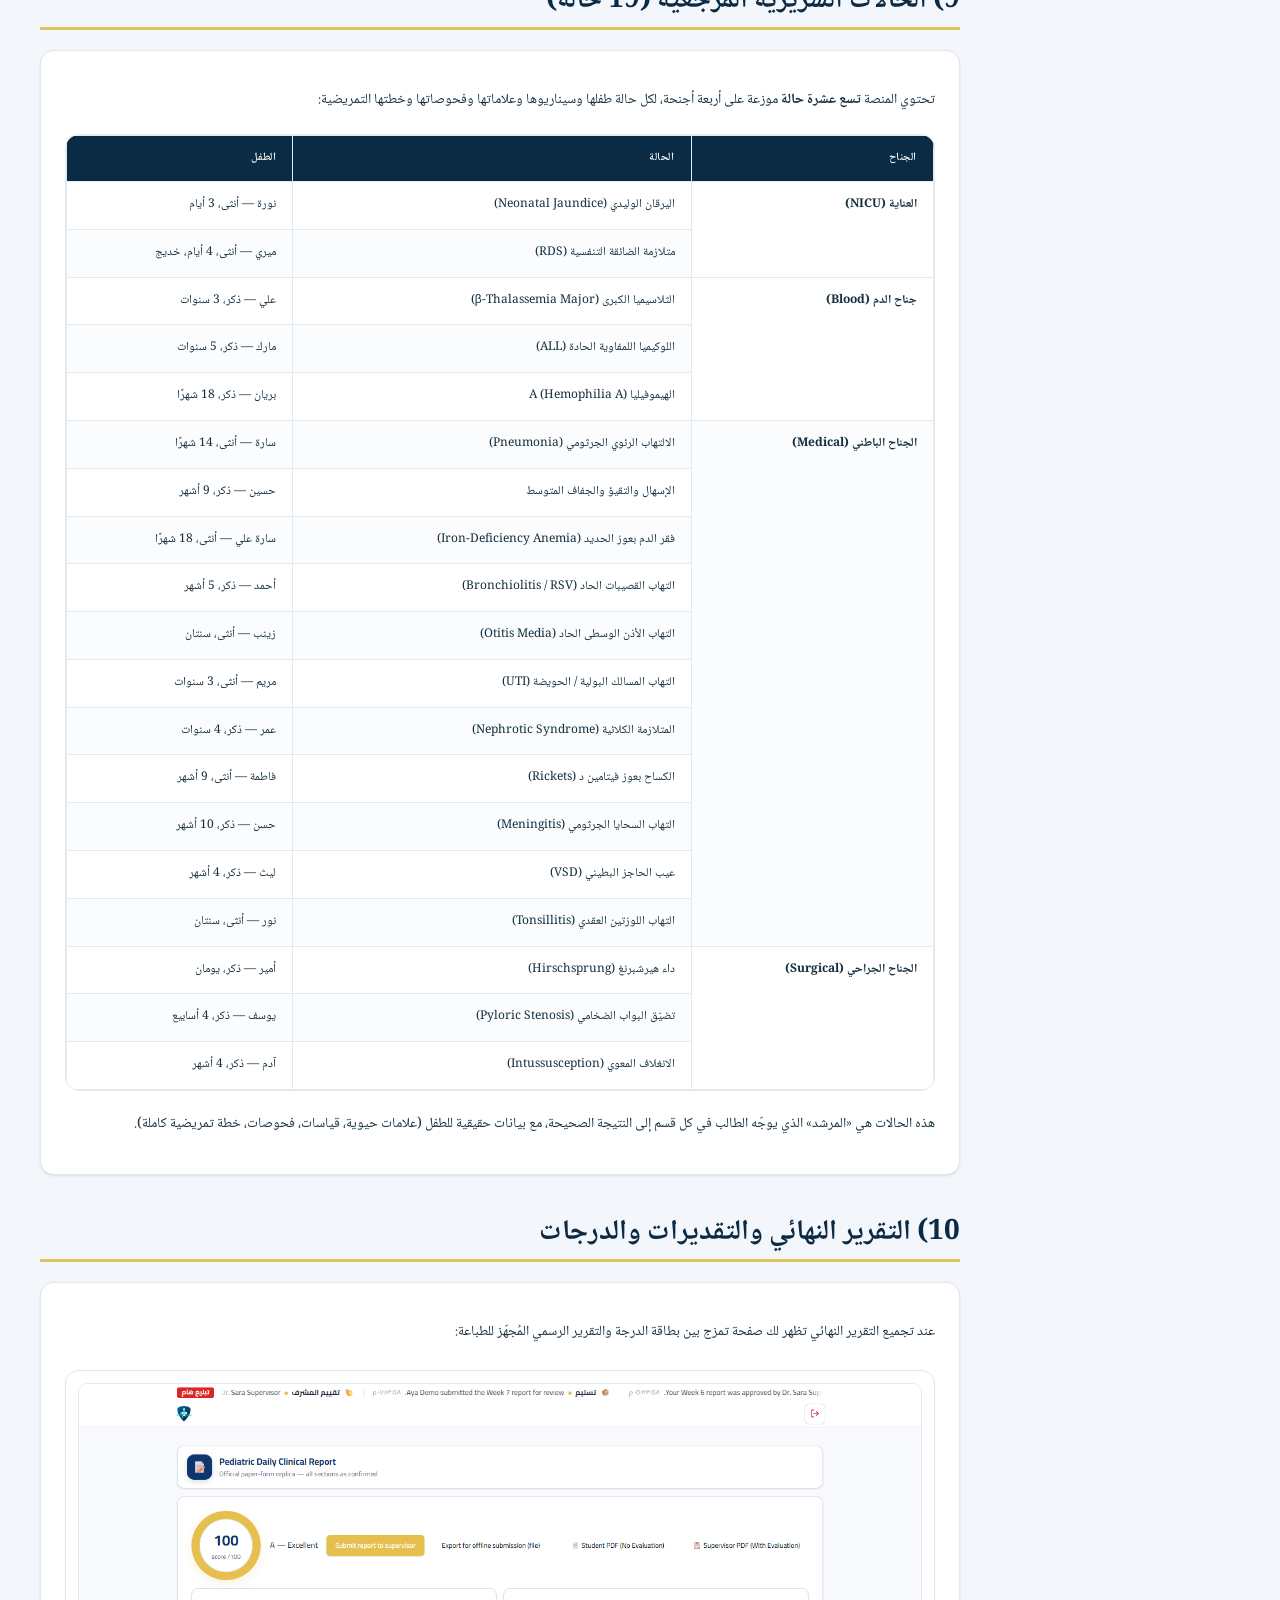
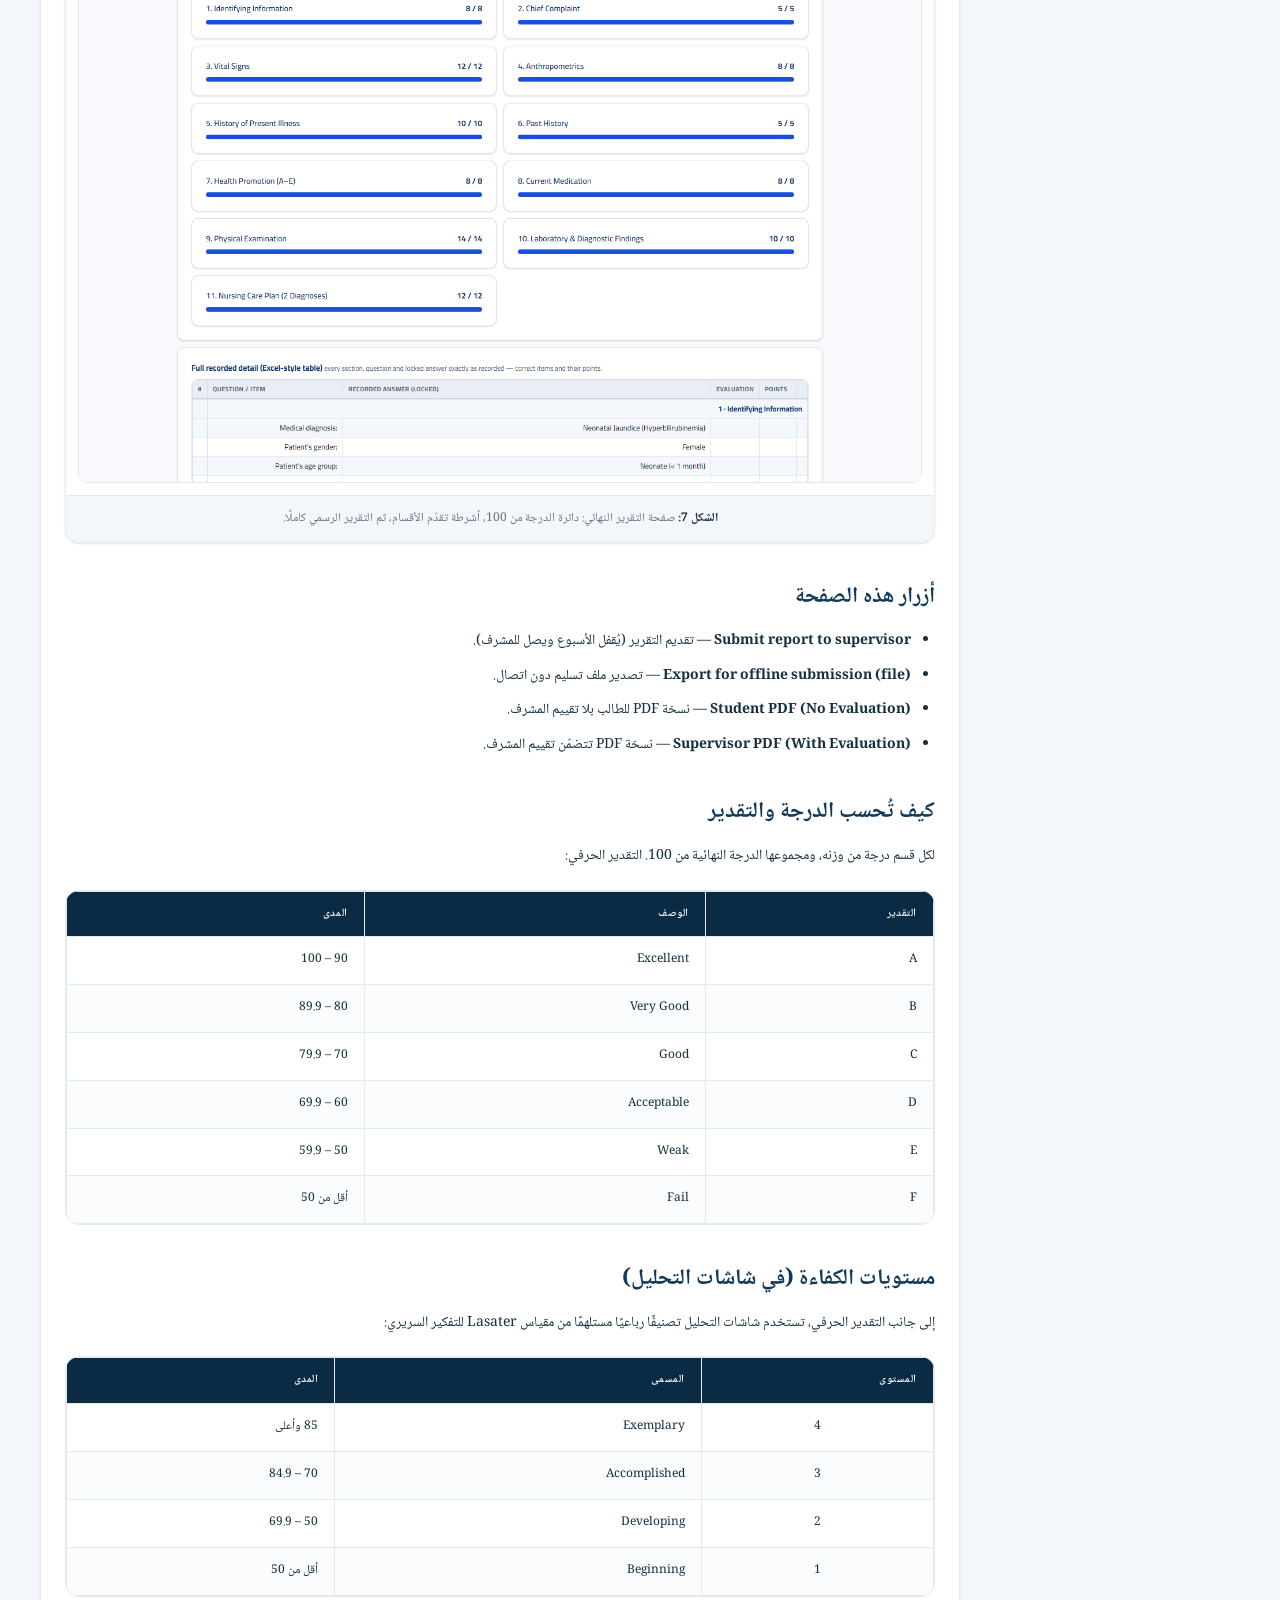
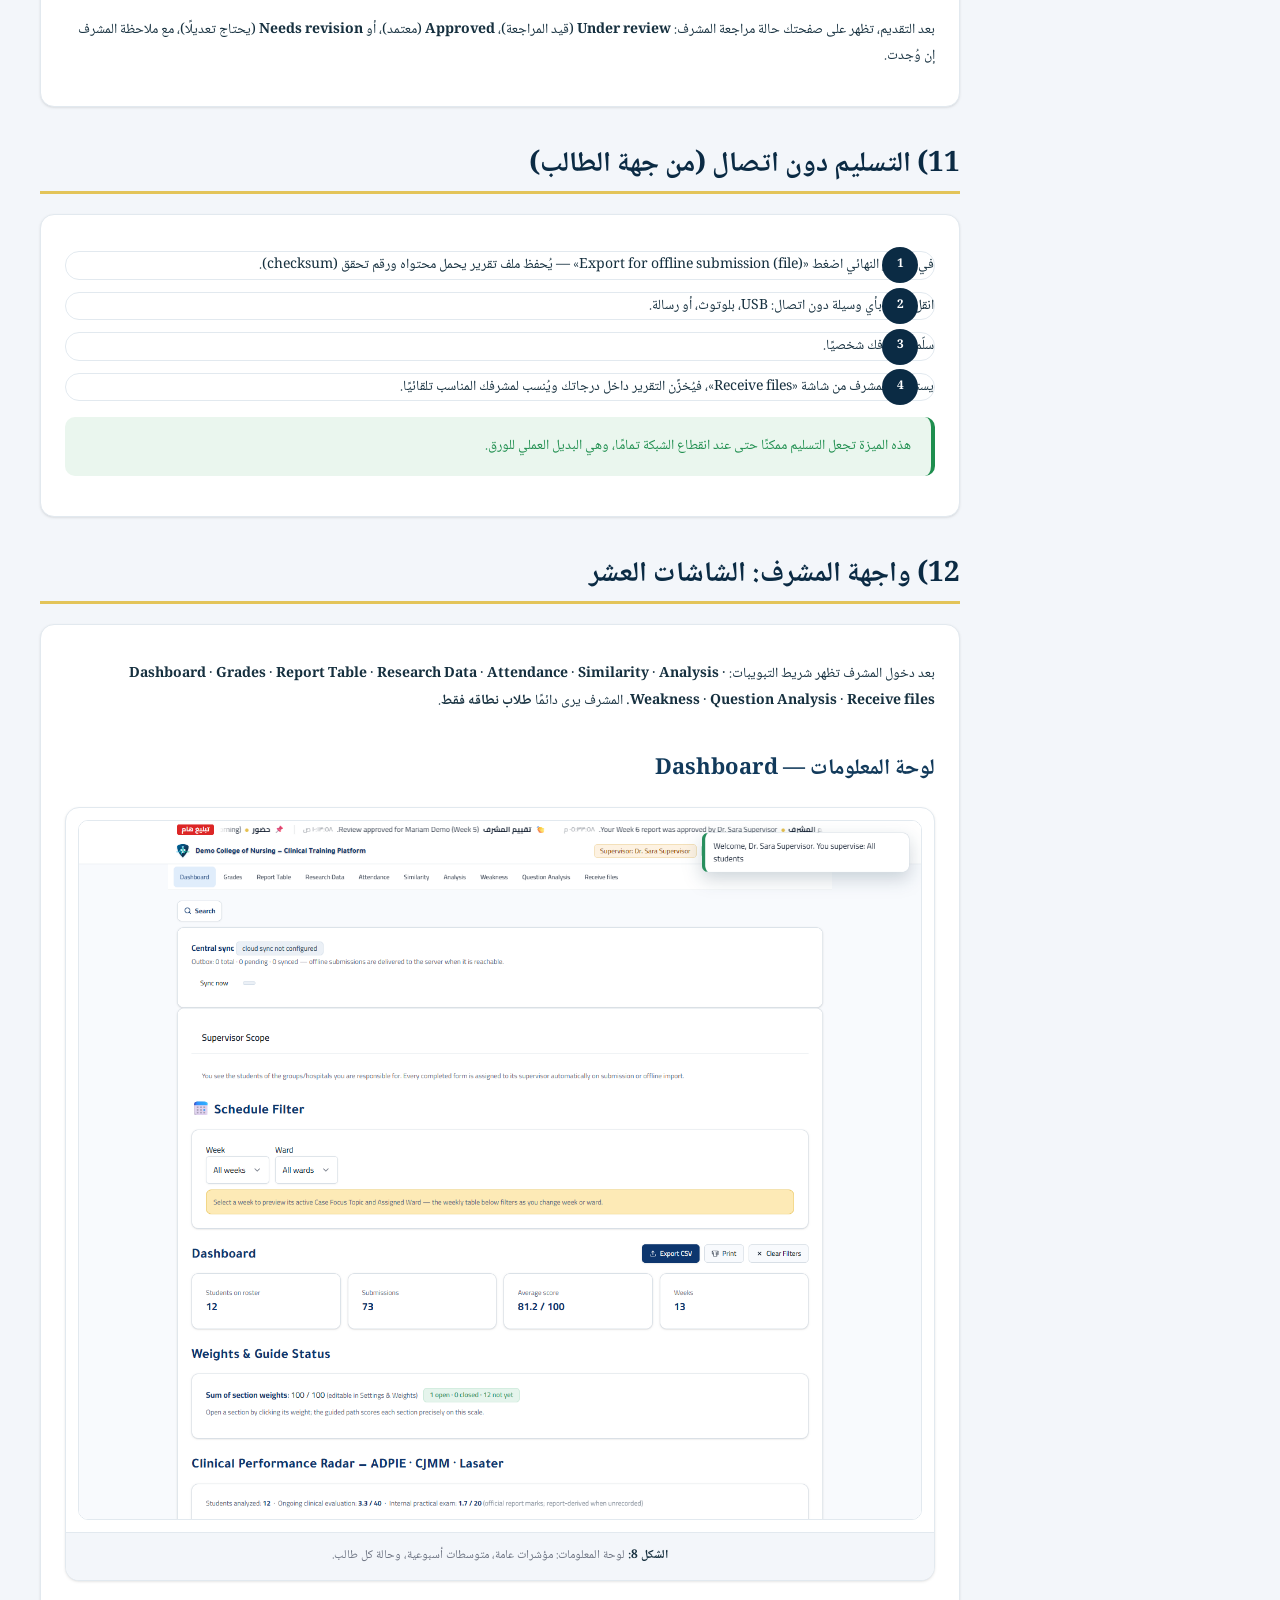
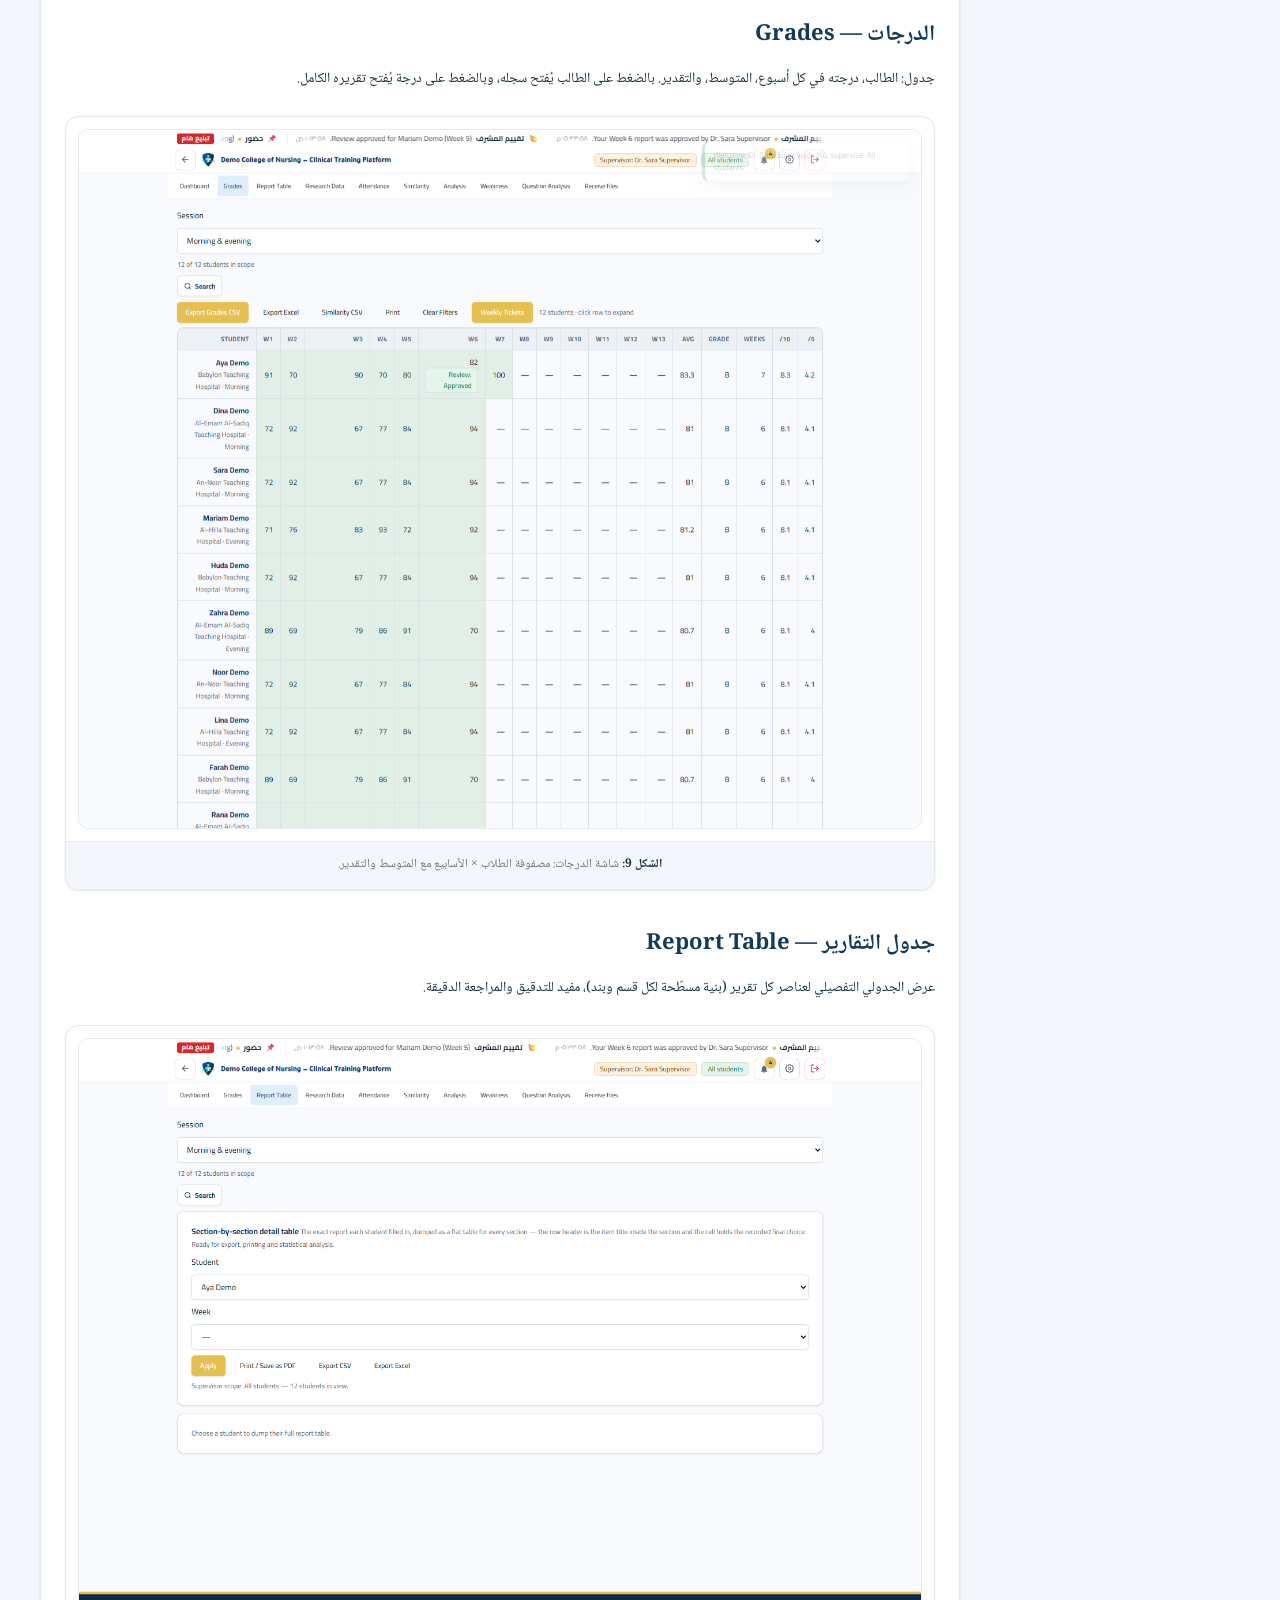
==== commit f2b1c160: "Add files via upload ب  مثلاً: تحديث دليل التدريب على منصةCTP" ====
--- a/index.html
+++ b/index.html
@@ -1,475 +1,878 @@
 <!DOCTYPE html>
 <html lang="ar" dir="rtl">
 <head>
-<meta charset="utf-8">
-<meta name="viewport" content="width=device-width, initial-scale=1">
-<title>منصة التدريب السريري — دليل الاستخدام الكامل</title>
-<style>
-:root{--navy:#0B2B44;--navy2:#123A5B;--blue:#1B5A87;--gold:#E3C459;--gold2:#F3E4B0;--ink:#16303F;--mut:#5C7286;--line:#E2E9EF;--bg:#F3F6FA;--ok:#1E8E4E;--warn:#C07A12;--err:#C0392B}
-*{box-sizing:border-box}
-body{margin:0;font-family:'Segoe UI',Tahoma,Arial,sans-serif;background:var(--bg);color:var(--ink);line-height:1.95}
-.wrap{max-width:1000px;margin:0 auto;padding:24px 18px 80px}
-.cover{background:linear-gradient(135deg,#0B2B44,#1B5A87);color:#fff;border-radius:22px;padding:38px 32px;margin-bottom:26px;position:relative;overflow:hidden}
-.cover::after{content:"";position:absolute;inset:auto -40px -60px auto;width:260px;height:260px;background:radial-gradient(circle,rgba(227,196,89,.35),transparent 70%)}
-.cover .logo{display:inline-flex;align-items:center;gap:10px;background:rgba(255,255,255,.12);border:1px solid rgba(255,255,255,.25);padding:6px 14px;border-radius:999px;font-size:13px;margin-bottom:16px}
-.cover h1{margin:0 0 6px;font-size:30px;letter-spacing:.2px}
-.cover p{margin:5px 0;opacity:.94;font-size:14.5px;max-width:760px}
-.cover .tag{margin-top:16px;display:flex;flex-wrap:wrap;gap:8px}
-.cover .tag span{background:rgba(255,255,255,.14);border:1px solid rgba(255,255,255,.3);padding:4px 12px;border-radius:999px;font-size:12.5px}
-h2{color:var(--navy);font-size:21.5px;margin:38px 0 12px;padding-bottom:8px;border-bottom:3px solid var(--gold)}
-h3{color:var(--blue);font-size:17px;margin:24px 0 8px}
-h4{color:var(--navy2);font-size:15px;margin:18px 0 6px}
-.card{background:#fff;border:1px solid var(--line);border-radius:14px;padding:18px 20px;margin-bottom:14px;box-shadow:0 2px 10px rgba(11,43,68,.05)}
-.card b.lbl{color:var(--navy)}
-.note{background:#FFF8E3;border:1px solid #EADCA8;border-right:5px solid var(--warn);border-radius:10px;padding:12px 16px;margin:12px 0;font-size:14px}
-.ok{background:#EAF6EE;border:1px solid #BFE3CD;border-right:5px solid var(--ok);border-radius:10px;padding:12px 16px;margin:12px 0;font-size:14px}
-.err{background:#FBEEEC;border:1px solid #F0C9C4;border-right:5px solid var(--err);border-radius:10px;padding:12px 16px;margin:12px 0;font-size:14px}
-.fix{background:#EEF3FB;border:1px solid #C9D7EE;border-right:5px solid var(--blue);border-radius:10px;padding:12px 16px;margin:12px 0;font-size:14px}
-table{width:100%;border-collapse:collapse;font-size:13.5px;margin:10px 0}
-th,td{border:1px solid var(--line);padding:8px 10px;text-align:right;vertical-align:top}
-th{background:#EDF3F8;color:var(--navy);font-weight:700}
-tbody tr:nth-child(even){background:#FAFCFE}
-code{background:#E9EFF5;border:1px solid var(--line);border-radius:7px;padding:1px 9px;font-family:Consolas,monospace;font-size:13px;direction:ltr;display:inline-block}
-ol,ul{padding-right:20px;margin:8px 0}
-li{margin:5px 0}
-.steps{counter-reset:s;list-style:none;padding-right:0}
-.steps>li{counter-increment:s;position:relative;padding:9px 46px 9px 0;border-bottom:1px dashed var(--line)}
-.steps>li:last-child{border-bottom:0}
-.steps>li::before{content:counter(s);position:absolute;right:0;top:9px;width:30px;height:30px;background:var(--navy);color:#fff;border-radius:50%;display:flex;align-items:center;justify-content:center;font-weight:700;font-size:13.5px}
-.toc{columns:2;column-gap:26px}
-.toc a{color:var(--blue);text-decoration:none;display:block;padding:4px 0;font-size:14px;break-inside:avoid}
-.toc a:hover{text-decoration:underline}
-.pill{display:inline-block;padding:1px 12px;border-radius:999px;font-size:12px;font-weight:700}
-.p-stu{background:#DCEAF7;color:#14557E}
-.p-sup{background:#FCEFD8;color:#7A5310}
-.p-adm{background:#E3F2EA;color:#12613B}
-kbd{background:#10283B;color:#fff;border-radius:6px;padding:2px 10px;font-family:inherit;font-size:12.5px}
-.shot{margin:16px 0}
-.shot .cap{font-size:12.5px;color:var(--mut);margin-top:6px;text-align:center}
-.shot img{display:block;width:100%;border:1px solid var(--line);border-radius:12px;background:#fff}
-.shotbox{max-height:620px;overflow:auto;border:1px solid var(--line);border-radius:12px;background:#fff}
-.shotbox img{display:block;width:100%;border:0;border-radius:0}
-.shot.small img{width:auto;max-width:100%;margin:0 auto}
-.grid2{display:grid;grid-template-columns:1fr 1fr;gap:14px}
-@media(max-width:720px){.grid2{grid-template-columns:1fr}.toc{columns:1}}
-.footer{color:var(--mut);font-size:12px;margin-top:44px;border-top:1px solid var(--line);padding-top:14px;text-align:center}
-@media print{.card{box-shadow:none;break-inside:avoid}h2{break-after:avoid}.shotbox{max-height:none;overflow:visible}.footer{display:none}}
-</style>
+  <meta charset="utf-8">
+  <meta name="viewport" content="width=device-width, initial-scale=1">
+  <title>منصة التدريب السريري — دليل الاستخدام الكامل</title>
+  <meta name="description" content="دليل عملي مصور يشرح منصة التدريب السريري لطلاب التمريض والمشرفين والإدارة">
+  <link rel="preconnect" href="https://fonts.googleapis.com">
+  <link rel="preconnect" href="https://fonts.gstatic.com" crossorigin>
+  <link href="https://fonts.googleapis.com/css2?family=Noto+Naskh+Arabic:wght@400;500;600;700&family=Noto+Kufi+Arabic:wght@400;500;600;700&display=swap" rel="stylesheet">
+  <link rel="stylesheet" href="styles.css">
 </head>
 <body>
-<div class="wrap">
-
-<div class="cover">
-  <div class="logo">منصة التدريب السريري — تقارير تمريض الأطفال</div>
-  <h1>دليل الاستخدام الكامل</h1>
-  <p>دليل عملي يشرح المنصة كما تعمل فعليًا. كل شاشة مصوّرة هنا لقطة حقيقية من المنصة أثناء العمل.</p>
-  <p>محور هذا الدليل: <b>الطالب</b> ثم <b>المشرف</b>، مع إشارة موجزة إلى شاشات الإدارة.</p>
-  <div class="tag"><span>الطالب</span><span>المشرف</span><span>التقرير الموجّه</span><span>الحالات الـ19</span><span>الدرجات والحضور</span><span>التشابه</span><span>العمل دون اتصال</span><span>إشارة مختصرة للإدارة</span></div>
-</div>
-
-<a class="card" href="workshop/index.html" style="display:block;text-decoration:none;border:1px solid #E3C459;background:#FFFDF6">
-  <b class="lbl">ورشة تدريب لطلبة التمريض</b>
-  <p style="margin:6px 0 0;font-size:14px">دليل عملي مصوّر خطوة بخطوة موجّه للطالب: من تسجيل الدخول حتى تسليم التقرير الأسبوعي. اضغط لفتح الورشة.</p>
-</a>
-
-<div class="card">
-  <b class="lbl">محتويات الدليل</b>
-  <div class="toc">
-    <a href="#s1">1) ما هي المنصة ولماذا وُجدت</a>
-    <a href="#s2">2) وجهان على الجهاز نفسه: التطبيق والخادم</a>
-    <a href="#s3">3) الأدوار الثلاثة ونطاق الرؤية</a>
-    <a href="#s4">4) أول تشغيل وضبط رقم المنصة</a>
-    <a href="#s5">5) الدخول الموحّد: اسم واحد ورقم سري واحد</a>
-    <a href="#s6">6) واجهة الطالب: الصفحة الرئيسية والأسابيع</a>
-    <a href="#s7">7) التقرير الموجّه خطوة بخطوة</a>
-    <a href="#s8">8) الأقسام الأحد عشر وأوزانها</a>
-    <a href="#s9">9) الحالات السريرية المرجعية (19 حالة)</a>
-    <a href="#s10">10) التقرير النهائي والتقديرات والدرجات</a>
-    <a href="#s11">11) التسليم دون اتصال (من جهة الطالب)</a>
-    <a href="#s12">12) واجهة المشرف: الشاشات العشر</a>
-    <a href="#s13">13) الحضور ووضعيات الطالب</a>
-    <a href="#s14">14) كشف التشابه بين التقارير</a>
-    <a href="#s15">15) التحليل ونقاط الضعف وتحليل الأسئلة</a>
-    <a href="#s16">16) مراجعة التقرير وتسجيل الدرجات العملية</a>
-    <a href="#s17">17) الإشعارات وشريط التبليغ</a>
-    <a href="#s18">18) الإدارة والنسخ الاحتياطي (إشارة مختصرة)</a>
-    <a href="#s19">19) الحارس الدائم وسير العمل</a>
-    <a href="#s20">20) أسئلة شائعة وحل مشكلات</a>
-    <a href="#s21">21) مصطلحات سريعة</a>
+  <div class="page-wrap">
+    <!-- Sidebar / Table of Contents -->
+    <aside class="sidebar" role="navigation" aria-label="جدول المحتويات">
+      <div class="sidebar-title">محتويات الدليل</div>
+      <nav class="toc-nav">
+        <ul class="toc-list" id="tocList"></ul>
+      </nav>
+    </aside>
+
+    <!-- Main Content -->
+    <main class="main-content" role="main">
+      <!-- Mobile Menu Toggle -->
+      <button class="mobile-menu-btn" aria-label="فتح القائمة" aria-expanded="false" aria-controls="tocList">
+        <svg width="24" height="24" viewBox="0 0 24 24" fill="none" stroke="currentColor" stroke-width="2">
+          <line x1="3" y1="12" x2="21" y2="12"></line>
+          <line x1="3" y1="6" x2="21" y2="6"></line>
+          <line x1="3" y1="18" x2="21" y2="18"></line>
+        </svg>
+      </button>
+      <div class="sidebar-overlay" aria-hidden="true"></div>
+
+      <!-- Header -->
+      <header class="site-header" role="banner">
+        <div class="logo">
+          <svg viewBox="0 0 56 56" fill="none" xmlns="http://www.w3.org/2000/svg">
+            <path d="M28 4C37.3 4 48 7.8 48 12.5C48 33.5 28 49.1 28 50.6C28 49.1 8 33.5 8 12.5C8 7.8 18.6 4 28 4Z" fill="#0891B2"/>
+            <rect x="25" y="16" width="6" height="18" rx="2" fill="white"/>
+            <rect x="19" y="22" width="18" height="6" rx="2" fill="white"/>
+            <path d="M6 31H16L20 23L24 39L28 13L33 35L36 29L39 31H50" stroke="#67E8F9" stroke-width="3" stroke-linecap="round" stroke-linejoin="round" fill="none"/>
+          </svg>
+          <span>CTP Guide</span>
+        </div>
+        <nav aria-label="التنقل الرئيسي">
+          <a href="#s1" class="active">الدليل الكامل</a>
+          <a href="student-workshop.html">ورشة الطلبة</a>
+          <a href="supervisor-workshop.html">ورشة المشرفين</a>
+        </nav>
+        <div class="header-actions">
+          <a href="student-workshop.html" class="btn btn-primary">
+            <svg width="18" height="18" viewBox="0 0 24 24" fill="none" stroke="currentColor" stroke-width="2"><path d="M17 21v-2a4 4 0 0 0-4-4H5a4 4 0 0 0-4 4v2"></path><circle cx="9" cy="7" r="4"></circle><path d="M23 21v-2a4 4 0 0 0-3-3.87"></path><path d="M16 3.13a4 4 0 0 1 0 7.75"></path></svg>
+            ورشة الطلبة
+          </a>
+          <a href="supervisor-workshop.html" class="btn btn-secondary">
+            <svg width="18" height="18" viewBox="0 0 24 24" fill="none" stroke="currentColor" stroke-width="2"><path d="M17 21v-2a4 4 0 0 0-4-4H5a4 4 0 0 0-4 4v2"></path><circle cx="9" cy="7" r="4"></circle><path d="M23 21v-2a4 4 0 0 0-3-3.87"></path><path d="M16 3.13a4 4 0 0 1 0 7.75"></path></svg>
+            ورشة المشرفين
+          </a>
+          <button class="btn btn-print btn-ghost" aria-label="طباعة أو حفظ ك PDF">
+            <svg width="18" height="18" viewBox="0 0 24 24" fill="none" stroke="currentColor" stroke-width="2"><polyline points="6 9 6 2 18 2 18 9"></polyline><path d="M6 18H4a2 2 0 0 1-2-2v-5a2 2 0 0 1 2-2h16a2 2 0 0 1 2 2v5a2 2 0 0 1-2 2h-2"></path><rect x="6" y="14" width="12" height="8"></rect></svg>
+            طباعة
+          </button>
+        </div>
+      </header>
+
+      <!-- Hero Section -->
+      <section class="hero" aria-labelledby="hero-title">
+        <div class="hero-content">
+          <span class="hero-kicker">منصة التدريب السريري — تقارير تمريض الأطفال</span>
+          <h1 id="hero-title">دليل الاستخدام الكامل</h1>
+          <p>دليل عملي يشرح المنصة كما تعمل فعليًا. كل شاشة مصوّرة هنا لقطة حقيقية من المنصة أثناء العمل.</p>
+          <p>محور هذا الدليل: <strong>الطالب</strong> ثم <strong>المشرف</strong>، مع إشارة موجزة إلى شاشات الإدارة.</p>
+          <div class="hero-meta">
+            <span><svg width="16" height="16" viewBox="0 0 24 24" fill="none" stroke="currentColor" stroke-width="2"><path d="M17 21v-2a4 4 0 0 0-4-4H5a4 4 0 0 0-4 4v2"></path><circle cx="9" cy="7" r="4"></circle></svg> الطالب</span>
+            <span><svg width="16" height="16" viewBox="0 0 24 24" fill="none" stroke="currentColor" stroke-width="2"><path d="M17 21v-2a4 4 0 0 0-4-4H5a4 4 0 0 0-4 4v2"></path><circle cx="9" cy="7" r="4"></circle></svg> المشرف</span>
+            <span><svg width="16" height="16" viewBox="0 0 24 24" fill="none" stroke="currentColor" stroke-width="2"><path d="M14 2H6a2 2 0 0 0-2 2v16a2 2 0 0 0 2 2h12a2 2 0 0 0 2-2V8z"></path><polyline points="14 2 14 8 20 8"></polyline><line x1="16" y1="13" x2="8" y2="13"></line><line x1="16" y1="17" x2="8" y2="17"></line><polyline points="10 9 9 9 8 9"></polyline></svg> التقرير الموجّه</span>
+            <span><svg width="16" height="16" viewBox="0 0 24 24" fill="none" stroke="currentColor" stroke-width="2"><path d="M20 21v-2a4 4 0 0 0-4-4H8a4 4 0 0 0-4 4v2"></path><circle cx="12" cy="7" r="4"></circle></svg> 19 حالة سريرية</span>
+            <span><svg width="16" height="16" viewBox="0 0 24 24" fill="none" stroke="currentColor" stroke-width="2"><line x1="18" y1="20" x2="18" y2="10"></line><line x1="12" y1="20" x2="12" y2="4"></line><line x1="6" y1="20" x2="6" y2="16"></line></svg> الدرجات والحضور</span>
+            <span><svg width="16" height="16" viewBox="0 0 24 24" fill="none" stroke="currentColor" stroke-width="2"><path d="M17 18a5 5 0 0 0-10 0"></path><path d="M12 2v20"></path><path d="M9 15h6"></path></svg> كشف التشابه</span>
+            <span><svg width="16" height="16" viewBox="0 0 24 24" fill="none" stroke="currentColor" stroke-width="2"><rect x="2" y="3" width="20" height="14" rx="2"></rect><path d="M8 21h8"></path><path d="M12 17v4"></path></svg> العمل دون اتصال</span>
+            <span><svg width="16" height="16" viewBox="0 0 24 24" fill="none" stroke="currentColor" stroke-width="2"><circle cx="12" cy="12" r="3"></circle><path d="M19.4 15a1.65 1.65 0 0 0 .33 1.82l.06.06a2 2 0 0 1 0 2.83 2 2 0 0 1-2.83 0l-.06-.06a1.65 1.65 0 0 0-1.82-.33 1.65 1.65 0 0 0-1 1.51V21a2 2 0 0 1-2 2 2 2 0 0 1-2-2v-.09A1.65 1.65 0 0 0 9 19.4a1.65 1.65 0 0 0-1.82.33l-.06.06a2 2 0 0 1-2.83 0 2 2 0 0 1 0-2.83l.06-.06a1.65 1.65 0 0 0 .33-1.82 1.65 1.65 0 0 0-1.51-1H3a2 2 0 0 1-2-2 2 2 0 0 1 2-2h.09A1.65 1.65 0 0 0 4.6 9a1.65 1.65 0 0 0-.33-1.82l-.06-.06a2 2 0 0 1 0-2.83 2 2 0 0 1 2.83 0l.06.06a1.65 1.65 0 0 0 1.82.33H9a1.65 1.65 0 0 0 1-1.51V3a2 2 0 0 1 2-2 2 2 0 0 1 2 2v.09a1.65 1.65 0 0 0 1 1.51 1.65 1.65 0 0 0 1.82-.33l.06-.06a2 2 0 0 1 2.83 0 2 2 0 0 1 0 2.83l-.06.06a1.65 1.65 0 0 0-.33 1.82V9a1.65 1.65 0 0 0 1.51 1H21a2 2 0 0 1 2 2 2 2 0 0 1-2 2h-.09a1.65 1.65 0 0 0-1.51 1z"></path></svg> الإدارة</span>
+          </div>
+          <div class="hero-actions">
+            <a href="#s1" class="btn btn-gold btn-lg">ابدأ القراءة</a>
+            <a href="student-workshop.html" class="btn btn-secondary btn-lg">ورشة الطلبة</a>
+            <a href="supervisor-workshop.html" class="btn btn-secondary btn-lg">ورشة المشرفين</a>
+          </div>
+        </div>
+      </section>
+
+      <!-- ========================================
+           SECTION 1: ما هي المنصة ولماذا وُجدت
+           ======================================== -->
+      <section id="s1" aria-labelledby="s1-title">
+        <h2 id="s1-title">1) ما هي المنصة ولماذا وُجدت</h2>
+        <div class="card">
+          <p>المنصة تدرّب طلاب التمريض (حقل الأطفال) على كتابة <strong>التقرير اليومي للطفل</strong> بشكل موجَّه ومقيَّم، أسبوعًا بعد أسبوع خلال الفصل العملي.</p>
+          <p>الطالب لا يكتب من فراغ: تعرض المنصة <strong>حالة سريرية مرجعية</strong> (طفل بأعراض وفحوصات وخطة تمريضية)، وتقوده عبر <strong>أحد عشر قسمًا</strong> بالترتيب، ثم تحسب درجة من <strong>100</strong> حسب وزن كل قسم. المشرف يرى النتائج ويقيّمها ويترك ملاحظته، والإدارة تدير الإعدادات والنسخ الاحتياطي.</p>
+          <div class="notice notice-success">
+            <div class="notice-content">
+              <strong>بجملة واحدة:</strong> مختبر تدريبي يحوّل المعرفة النظرية إلى تقرير تمريضي منظم للأطفال، ويمنح كل أسبوع عملي درجة موثّقة.
+            </div>
+          </div>
+        </div>
+
+        <div class="kpi-grid">
+          <div class="kpi-card">
+            <div class="kpi-value" data-target="11">0</div>
+            <div class="kpi-label">قسمًا موجَّهًا في كل تقرير</div>
+          </div>
+          <div class="kpi-card">
+            <div class="kpi-value" data-target="100">0</div>
+            <div class="kpi-label">درجة موزّعة على الأقسام</div>
+          </div>
+          <div class="kpi-card">
+            <div class="kpi-value" data-target="19">0</div>
+            <div class="kpi-label">حالة سريرية جاهزة في المكتبة</div>
+          </div>
+          <div class="kpi-card">
+            <div class="kpi-value" data-target="2">0</div>
+            <div class="kpi-label">خطتا رعاية تمريضية في كل تقرير</div>
+          </div>
+        </div>
+      </section>
+
+      <!-- ========================================
+           SECTION 2: وجهان على الجهاز نفسه
+           ======================================== -->
+      <section id="s2" aria-labelledby="s2-title">
+        <h2 id="s2-title">2) وجهان على الجهاز نفسه: التطبيق والخادم</h2>
+        <div class="card">
+          <div class="table-wrap">
+            <table>
+              <thead>
+                <tr><th>الوجه</th><th>المنفذ</th><th>مهمته</th></tr>
+              </thead>
+              <tbody>
+                <tr><td>التطبيق (واجهة المستخدم)</td><td><code>http://127.0.0.1:9080/</code></td><td>الشاشة التي تفتحها في المتصفح: دخول الطالب والمشرف، كتابة التقرير، عرض النتائج.</td></tr>
+                <tr><td>الخادم المركزي (API)</td><td><code>http://127.0.0.1:8080/</code></td><td>خدمة داخلية تحفظ الحالة وتوفّر المزامنة بين الأجهزة، وتُنشئ النسخ الاحتياطية تلقائيًا.</td></tr>
+              </tbody>
+            </table>
+          </div>
+          <div class="notice notice-info">
+            <div class="notice-content">
+              <strong>المنصة تعمل كاملة دون اتصال:</strong> يُحفظ كل شيء على الجهاز (قاعدة بيانات محلية). الخادم المركزي إضافة اختيارية للمزامنة والنسخ الاحتياطي التلقائي، وليس شرطًا لكتابة التقرير أو مراجعته.
+            </div>
+          </div>
+        </div>
+      </section>
+
+      <!-- ========================================
+           SECTION 3: الأدوار الثلاثة ونطاق الرؤية
+           ======================================== -->
+      <section id="s3" aria-labelledby="s3-title">
+        <h2 id="s3-title">3) الأدوار الثلاثة ونطاق الرؤية</h2>
+        <div class="card">
+          <div class="table-wrap">
+            <table>
+              <thead>
+                <tr><th>الدور</th><th>كيف يدخل</th><th>ماذا يرى</th></tr>
+              </thead>
+              <tbody>
+                <tr>
+                  <td>الطالب <span class="role-pill role-student">Student</span></td>
+                  <td>اسمه من الكشف + رقمه السري</td>
+                  <td>صفحته وأسابيعه وتقاريره ودرجاته وملاحظات المشرف <strong>الخاصة به فقط</strong>.</td>
+                </tr>
+                <tr>
+                  <td>المشرف <span class="role-pill role-supervisor">Supervisor</span></td>
+                  <td>اسمه من قائمة الكادر + رقمه السري</td>
+                  <td>طلاب <strong>نطاقه فقط</strong> (المجموعة أو المستشفى أو الفترة التي يشرف عليها): درجاتهم وحضورهم وتقاريرهم وإشعاراتهم.</td>
+                </tr>
+                <tr>
+                  <td>المدير <span class="role-pill role-admin">Administrator</span></td>
+                  <td>رابط صغير «Administrator sign-in» داخل شاشة الدخول — ويظهر <strong>على جهاز الاستضافة فقط</strong></td>
+                  <td>كل الطلاب والإعدادات والأوزان والكادر والنسخ الاحتياطي.</td>
+                </tr>
+              </tbody>
+            </table>
+          </div>
+          <div class="notice notice-warning">
+            <div class="notice-content">
+              <strong>الدور لا يُختار يدويًا:</strong> المنصة تعرف دورك من اسمك في الكشف. لذلك لا يمكن لطالب أن «ينتحل» صفة مشرف، ولا أن يصل إلى بوابة الإدارة أصلًا. بوابة الإدارة تظهر فقط على الجهاز الذي يشغّل المنصة، وتطلب رقمًا سريًا خاصًا للمنصة. وحساب الطالب أو المشرف غير مربوط بجهاز معيّن، فيمكن الدخول من أي جهاز باسمك ورقمك السري.
+            </div>
+          </div>
+        </div>
+      </section>
+
+      <!-- ========================================
+           SECTION 4: أول تشغيل وضبط رقم المنصة
+           ======================================== -->
+      <section id="s4" aria-labelledby="s4-title">
+        <h2 id="s4-title">4) أول تشغيل وضبط رقم المنصة</h2>
+        <div class="card">
+          <p>على جهاز جديد فارغ، تظهر شاشة الدخول بالشكل التالي (حقلا الإدخال فقط: الاسم والرقم السري):</p>
+          <figure class="figure">
+            <div class="screenshot-frame">
+              <img src="assets/guide_01_login.png" alt="شاشة الدخول الموحّدة — خانة الاسم وخانة الرمز السري">
+            </div>
+            <figcaption class="figure-caption"><strong>الشكل 1:</strong> شاشة الدخول الموحّدة — خانة «Your name» (بحث بالاسم) وخانة «Your secret PIN» (6 أرقام).</figcaption>
+          </figure>
+          <p>قبل أي دخول إداري، يجب ضبط <strong>رقم المنصة السري</strong>. اضغط رابط «Administrator sign-in» أسفل البطاقة (يظهر على جهاز الاستضافة فقط)، فتظهر نافذة إعداد الرقم:</p>
+          <figure class="figure">
+            <div class="screenshot-frame" style="max-height: 400px;">
+              <img src="assets/guide_02_admin_pin.png" alt="نافذة ضبط رقم المنصة">
+            </div>
+            <figcaption class="figure-caption"><strong>الشكل 2:</strong> نافذة «Platform PIN» عند أول تشغيل: تكتب الرقم وتؤكّده ثم «Set PIN and continue».</figcaption>
+          </figure>
+          <div class="notice notice-warning">
+            <div class="notice-content">
+              <strong>الرقم يجب أن يكون 6 أرقام على الأقل</strong>، ولا يجوز أن يكون من الأرقام الشائعة المعروفة (123456, 111111, إلخ). لا توجد قيمة افتراضية جاهزة — أنت من يحدّدها في أول مرة.
+            </div>
+          </div>
+        </div>
+      </section>
+
+      <!-- ========================================
+           SECTION 5: الدخول الموحّد
+           ======================================== -->
+      <section id="s5" aria-labelledby="s5-title">
+        <h2 id="s5-title">5) الدخول الموحّد: اسم واحد ورقم سري واحد</h2>
+        <div class="card">
+          <p>كل المستخدمين يدخلون من الشاشة نفسها. دورك يُحدَّد تلقائيًا من الكشف (طالب أو مشرف).</p>
+          <h3>خطوات الدخول</h3>
+          <ol class="steps">
+            <li>في خانة «Your name» اكتب حرفًا أو اثنين من اسمك؛ تظهر قائمة منسدلة بالأسماء المطابقة (يظهر مع كل اسم: طالب أم مشرف). اختر اسمك.</li>
+            <li>اكتب رقمك السري المكوّن من <strong>6 أرقام</strong> في خانة «Your secret PIN».</li>
+            <li>اضغط «Enter». المنصة تتعرّف على دورك تلقائيًا وتفتح صفحتك.</li>
+          </ol>
+
+          <h3>أول دخول للمشرف: يضبط رقمه بنفسه</h3>
+          <p>عندما يمنح المدير للمشرف رقمًا مبدئيًا، يُجبر المشرف عند أول دخول على تعيين رقم سري خاص به لا يعرفه أحد غيره:</p>
+          <figure class="figure">
+            <div class="screenshot-frame" style="max-height: 400px;">
+              <img src="assets/guide_17_forced_pin.png" alt="نافذة تعيين الرقم السري للمشرف">
+            </div>
+            <figcaption class="figure-caption"><strong>الشكل 3:</strong> نافذة «Set your own PIN» الإلزامية عند أول دخول للمشرف — بلا زر إغلاق، مع خيار «Log out instead».</figcaption>
+          </figure>
+          <div class="notice notice-error">
+            <div class="notice-content">
+              <strong>تنبيه:</strong> لا يوجد رقم سري افتراضي مشترك، والأرقام الشائعة (2468، 1234، 0000، 1111، 4321) مرفوضة عند التعيين. رقم كل شخص خاص به، والمنصة تحاول حماية الحساب من المحاولات المتكررة الخاطئة.
+            </div>
+          </div>
+        </div>
+
+        <h3>ماذا لو نسي شخص رقمه؟</h3>
+        <div class="card">
+          <ul>
+            <li><strong>الطالب:</strong> يسأل مشرفه؛ والمشرف/الإدارة يمنح رقمًا جديدًا من صفحة الكادر أو الإعدادات.</li>
+            <li><strong>المشرف:</strong> يفتح «إعدادات المشرف» من زر الترس أعلى الصفحة ليغيّر رقمه في أي وقت على هذا الجهاز.</li>
+            <li><strong>المدير:</strong> يعيد ضبط رقم المنصة من شاشات الإدارة على جهاز الاستضافة.</li>
+          </ul>
+        </div>
+      </section>
+
+      <!-- ========================================
+           SECTION 6: واجهة الطالب: الصفحة الرئيسية
+           ======================================== -->
+      <section id="s6" aria-labelledby="s6-title">
+        <h2 id="s6-title">6) واجهة الطالب: الصفحة الرئيسية والأسابيع</h2>
+        <div class="card">
+          <p>بعد دخول الطالب تظهر صفحته الرئيسية: بياناته، وبطاقات الأسابيع، وحالة كل أسبوع.</p>
+          <figure class="figure">
+            <div class="screenshot-frame">
+              <img src="assets/guide_03_student_home.png" alt="الصفحة الرئيسية للطالب">
+            </div>
+            <figcaption class="figure-caption"><strong>الشكل 4:</strong> الصفحة الرئيسية للطالب: اسمه والمستشفى والمجموعة والفترة، وشبكة الأسابيع بحالتها.</figcaption>
+          </figure>
+          <p>كل أسبوع يحمل حالة واضحة:</p>
+          <ul>
+            <li><span class="badge badge-success">متاح (Open)</span> — يمكنك بدء التقرير الآن.</li>
+            <li><span class="badge badge-muted">مُسلَّم/مُغلق</span> — تم تقديم تقرير ذلك الأسبوع، ويظهر معه الدرجة والمراجعة.</li>
+            <li><span class="badge badge-warning">لم يُفتح بعد</span> — يفتحه المشرف في وقته.</li>
+          </ul>
+          <div class="notice notice-success">
+            <div class="notice-content">
+              <strong>تذكرة/تكليف بموقع محدد:</strong> إذا كان هناك «تذكرة» (Ticket)، تظهر لك بوضوح في أعلى الصفحة عند الدخول.
+            </div>
+          </div>
+        </div>
+      </section>
+
+      <!-- ========================================
+           SECTION 7: التقرير الموجّه خطوة بخطوة
+           ======================================== -->
+      <section id="s7" aria-labelledby="s7-title">
+        <h2 id="s7-title">7) التقرير الموجّه خطوة بخطوة</h2>
+        <div class="card">
+          <p>عند فتح أسبوع، تبدأ من <strong>قسم المعلومات التعريفية</strong>. في هذا القسم تختار التشخيص الذي لاحظته على الحالة. بعد اختياره تظهر <strong>بطاقة الحالة المرجعية الكاملة</strong> (وصف الطفل والسيناريو والعلامات) لترافقك في باقي الأقسام.</p>
+          <figure class="figure">
+            <div class="screenshot-frame">
+              <img src="assets/guide_04_wizard_start.png" alt="بداية التقرير الموجّه: قسم المعلومات التعريفية قبل تأكيد التشخيص">
+            </div>
+            <figcaption class="figure-caption"><strong>الشكل 5:</strong> بداية التقرير: قسم المعلومات التعريفية قبل تأكيد التشخيص.</figcaption>
+          </figure>
+          <figure class="figure">
+            <div class="screenshot-frame">
+              <img src="assets/guide_04b_wizard_casecard.png" alt="بعد تأكيد التشخيص: تظهر بطاقة الحالة المرجعية أعلى كل قسم">
+            </div>
+            <figcaption class="figure-caption"><strong>الشكل 6:</strong> بعد تأكيد التشخيص: تظهر بطاقة الحالة المرجعية أعلى كل قسم، وتحتها أسئلة القسم.</figcaption>
+          </figure>
+
+          <h3>كيف يُبنى التقرير</h3>
+          <ol class="steps">
+            <li>أجب عن أسئلة القسم الحالي. الأسئلة أنواع: اختيار واحد، اختيار متعدد، ترتيب، قيمة قياس (رقمية) مع تصنيفها (أقل/داخل/أعلى المدى المرجعي)، أو كتابة حرة قصيرة.</li>
+            <li>اضغط «Check section & score» لقفل القسم — فيتحوّل إلى سجل مؤكَّد يعرض إجابتك والتغذية الراجعة.</li>
+            <li>انتقل للقسم التالي عبر «Next». يمكنك الرجوع بـ«Previous» في أي وقت.</li>
+            <li>عند آخر قسم، يظهر زر «Assemble final report» لتجميع التقرير النهائي.</li>
+          </ol>
+
+          <div class="notice notice-success">
+            <div class="notice-content">
+              <strong>حفظ تلقائي:</strong> يمكنك مغادرة الصفحة في أي وقت؛ المنصة تحفظ مسودتك وتعيدك إلى حيث توقفت حتى بعد إغلاق المتصفح.
+            </div>
+          </div>
+          <div class="notice notice-info">
+            <div class="notice-content">
+              <strong>التحقق الذاتي:</strong> في نهاية التقرير توجد أسئلة تحقّق ذاتي (اختيار من متعدد) على الحالة، لتتأكد من فهمك قبل التسليم.
+            </div>
+          </div>
+        </div>
+      </section>
+
+      <!-- ========================================
+           SECTION 8: الأقسام الأحد عشر وأوزانها
+           ======================================== -->
+      <section id="s8" aria-labelledby="s8-title">
+        <h2 id="s8-title">8) الأقسام الأحد عشر وأوزانها</h2>
+        <div class="card">
+          <p>التقرير مبني من 11 قسمًا، لكل قسم وزن، ومجموع الأوزان <strong>100 بالضبط</strong>. الأوزان الافتراضية:</p>
+          <div class="table-wrap">
+            <table>
+              <thead><tr><th>#</th><th>القسم</th><th>العنوان داخل المنصة</th><th class="num">الوزن</th></tr></thead>
+              <tbody>
+                <tr><td class="num">1</td><td>المعلومات التعريفية</td><td>Identifying Information</td><td class="num">8</td></tr>
+                <tr><td class="num">2</td><td>الشكوى الرئيسية</td><td>Chief Complaint</td><td class="num">5</td></tr>
+                <tr><td class="num">3</td><td>العلامات الحيوية</td><td>Vital Signs</td><td class="num">12</td></tr>
+                <tr><td class="num">4</td><td>القياسات الأنثروبومترية</td><td>Anthropometrics</td><td class="num">8</td></tr>
+                <tr><td class="num">5</td><td>تاريخ المرض الحالي</td><td>History of Present Illness</td><td class="num">10</td></tr>
+                <tr><td class="num">6</td><td>التاريخ المرضي السابق</td><td>Past History</td><td class="num">5</td></tr>
+                <tr><td class="num">7</td><td>التثقيف الصحي</td><td>Health Promotion (A–E)</td><td class="num">8</td></tr>
+                <tr><td class="num">8</td><td>الأدوية الحالية</td><td>Current Medication</td><td class="num">8</td></tr>
+                <tr><td class="num">9</td><td>الفحص السريري</td><td>Physical Examination</td><td class="num">14</td></tr>
+                <tr><td class="num">10</td><td>الفحوصات المختبرية والتشخيصية</td><td>Laboratory & Diagnostic Findings</td><td class="num">10</td></tr>
+                <tr><td class="num">11</td><td>خطة التمريض (تشخيصان كاملان)</td><td>Nursing Care Plan (2 Diagnoses)</td><td class="num">12</td></tr>
+                <tr style="font-weight:700; background:#EDF3F8;"><td colspan="3"><strong>المجموع</strong></td><td class="num"><strong>100</strong></td></tr>
+              </tbody>
+            </table>
+          </div>
+          <div class="notice notice-info">
+            <div class="notice-content">
+              يمكن للمدير تعديل الأوزان، لكن المجموع يبقى <strong>100 إجباريًا</strong> — المنصة ترفض الحفظ إذا لم يكن المجموع 100 بالضبط. أي تعديل في الأوزان يُحسب فورًا على التقارير.
+            </div>
+          </div>
+        </div>
+      </section>
+
+      <!-- ========================================
+           SECTION 9: الحالات السريرية المرجعية (19 حالة)
+           ======================================== -->
+      <section id="s9" aria-labelledby="s9-title">
+        <h2 id="s9-title">9) الحالات السريرية المرجعية (19 حالة)</h2>
+        <div class="card">
+          <p>تحتوي المنصة <strong>تسع عشرة حالة</strong> موزعة على أربعة أجنحة، لكل حالة طفلها وسيناريوها وعلاماتها وفحوصاتها وخطتها التمريضية:</p>
+          <div class="table-wrap">
+            <table>
+              <thead><tr><th>الجناح</th><th>الحالة</th><th>الطفل</th></tr></thead>
+              <tbody>
+                <tr><td rowspan="2"><strong>العناية (NICU)</strong></td><td>اليرقان الوليدي (Neonatal Jaundice)</td><td>نورة — أنثى، 3 أيام</td></tr>
+                <tr><td>متلازمة الضائقة التنفسية (RDS)</td><td>ميري — أنثى، 4 أيام، خديج</td></tr>
+                <tr><td rowspan="3"><strong>جناح الدم (Blood)</strong></td><td>الثلاسيميا الكبرى (β-Thalassemia Major)</td><td>علي — ذكر، 3 سنوات</td></tr>
+                <tr><td>اللوكيميا اللمفاوية الحادة (ALL)</td><td>مارك — ذكر، 5 سنوات</td></tr>
+                <tr><td>الهيموفيليا A (Hemophilia A)</td><td>بريان — ذكر، 18 شهرًا</td></tr>
+                <tr><td rowspan="11"><strong>الجناح الباطني (Medical)</strong></td><td>الالتهاب الرئوي الجرثومي (Pneumonia)</td><td>سارة — أنثى، 14 شهرًا</td></tr>
+                <tr><td>الإسهال والتقيؤ والجفاف المتوسط</td><td>حسين — ذكر، 9 أشهر</td></tr>
+                <tr><td>فقر الدم بعوز الحديد (Iron-Deficiency Anemia)</td><td>سارة علي — أنثى، 18 شهرًا</td></tr>
+                <tr><td>التهاب القصيبات الحاد (Bronchiolitis / RSV)</td><td>أحمد — ذكر، 5 أشهر</td></tr>
+                <tr><td>التهاب الأذن الوسطى الحاد (Otitis Media)</td><td>زينب — أنثى، سنتان</td></tr>
+                <tr><td>التهاب المسالك البولية / الحويضة (UTI)</td><td>مريم — أنثى، 3 سنوات</td></tr>
+                <tr><td>المتلازمة الكلائية (Nephrotic Syndrome)</td><td>عمر — ذكر، 4 سنوات</td></tr>
+                <tr><td>الكساح بعوز فيتامين د (Rickets)</td><td>فاطمة — أنثى، 9 أشهر</td></tr>
+                <tr><td>التهاب السحايا الجرثومي (Meningitis)</td><td>حسن — ذكر، 10 أشهر</td></tr>
+                <tr><td>عيب الحاجز البطيني (VSD)</td><td>ليث — ذكر، 4 أشهر</td></tr>
+                <tr><td>التهاب اللوزتين العقدي (Tonsillitis)</td><td>نور — أنثى، سنتان</td></tr>
+                <tr><td rowspan="3"><strong>الجناح الجراحي (Surgical)</strong></td><td>داء هيرشبرنغ (Hirschsprung)</td><td>أمير — ذكر، يومان</td></tr>
+                <tr><td>تضيّق البواب الضخامي (Pyloric Stenosis)</td><td>يوسف — ذكر، 4 أسابيع</td></tr>
+                <tr><td>الانغلاف المعوي (Intussusception)</td><td>آدم — ذكر، 4 أشهر</td></tr>
+              </tbody>
+            </table>
+          </div>
+          <p>هذه الحالات هي «المرشد» الذي يوجّه الطالب في كل قسم إلى النتيجة الصحيحة، مع بيانات حقيقية للطفل (علامات حيوية، قياسات، فحوصات، خطة تمريضية كاملة).</p>
+        </div>
+      </section>
+
+      <!-- ========================================
+           SECTION 10: التقرير النهائي والتقديرات
+           ======================================== -->
+      <section id="s10" aria-labelledby="s10-title">
+        <h2 id="s10-title">10) التقرير النهائي والتقديرات والدرجات</h2>
+        <div class="card">
+          <p>عند تجميع التقرير النهائي تظهر لك صفحة تمزج بين بطاقة الدرجة والتقرير الرسمي المُجهّز للطباعة:</p>
+          <figure class="figure">
+            <div class="screenshot-frame">
+              <img src="assets/guide_05_student_report.png" alt="صفحة التقرير النهائي للطالب">
+            </div>
+            <figcaption class="figure-caption"><strong>الشكل 7:</strong> صفحة التقرير النهائي: دائرة الدرجة من 100، أشرطة تقدّم الأقسام، ثم التقرير الرسمي كاملًا.</figcaption>
+          </figure>
+
+          <h3>أزرار هذه الصفحة</h3>
+          <ul>
+            <li><strong>Submit report to supervisor</strong> — تقديم التقرير (يُقفل الأسبوع ويصل للمشرف).</li>
+            <li><strong>Export for offline submission (file)</strong> — تصدير ملف تسليم دون اتصال.</li>
+            <li><strong>Student PDF (No Evaluation)</strong> — نسخة PDF للطالب بلا تقييم المشرف.</li>
+            <li><strong>Supervisor PDF (With Evaluation)</strong> — نسخة PDF تتضمّن تقييم المشرف.</li>
+          </ul>
+
+          <h3>كيف تُحسب الدرجة والتقدير</h3>
+          <p>لكل قسم درجة من وزنه، ومجموعها الدرجة النهائية من 100. التقدير الحرفي:</p>
+          <div class="table-wrap">
+            <table>
+              <thead><tr><th>التقدير</th><th>الوصف</th><th>المدى</th></tr></thead>
+              <tbody>
+                <tr><td>A</td><td>Excellent</td><td>90 – 100</td></tr>
+                <tr><td>B</td><td>Very Good</td><td>80 – 89.9</td></tr>
+                <tr><td>C</td><td>Good</td><td>70 – 79.9</td></tr>
+                <tr><td>D</td><td>Acceptable</td><td>60 – 69.9</td></tr>
+                <tr><td>E</td><td>Weak</td><td>50 – 59.9</td></tr>
+                <tr><td>F</td><td>Fail</td><td>أقل من 50</td></tr>
+              </tbody>
+            </table>
+          </div>
+
+          <h3>مستويات الكفاءة (في شاشات التحليل)</h3>
+          <p>إلى جانب التقدير الحرفي، تستخدم شاشات التحليل تصنيفًا رباعيًا مستلهمًا من مقياس Lasater للتفكير السريري:</p>
+          <div class="table-wrap">
+            <table>
+              <thead><tr><th>المستوى</th><th>المسمى</th><th>المدى</th></tr></thead>
+              <tbody>
+                <tr><td class="num">4</td><td>Exemplary</td><td>85 وأعلى</td></tr>
+                <tr><td class="num">3</td><td>Accomplished</td><td>70 – 84.9</td></tr>
+                <tr><td class="num">2</td><td>Developing</td><td>50 – 69.9</td></tr>
+                <tr><td class="num">1</td><td>Beginning</td><td>أقل من 50</td></tr>
+              </tbody>
+            </table>
+          </div>
+          <p>بعد التقديم، تظهر على صفحتك حالة مراجعة المشرف: <strong>Under review</strong> (قيد المراجعة)، <strong>Approved</strong> (معتمد)، أو <strong>Needs revision</strong> (يحتاج تعديلًا)، مع ملاحظة المشرف إن وُجدت.</p>
+        </div>
+      </section>
+
+      <!-- ========================================
+           SECTION 11: التسليم دون اتصال
+           ======================================== -->
+      <section id="s11" aria-labelledby="s11-title">
+        <h2 id="s11-title">11) التسليم دون اتصال (من جهة الطالب)</h2>
+        <div class="card">
+          <ol class="steps">
+            <li>في التقرير النهائي اضغط «Export for offline submission (file)» — يُحفظ ملف تقرير يحمل محتواه ورقم تحقق (checksum).</li>
+            <li>انقل الملف بأي وسيلة دون اتصال: USB، بلوتوث، أو رسالة.</li>
+            <li>سلّمه لمشرفك شخصيًا.</li>
+            <li>يستورده المشرف من شاشة «Receive files»، فيُخزَّن التقرير داخل درجاتك ويُنسب لمشرفك المناسب تلقائيًا.</li>
+          </ol>
+          <div class="notice notice-success">
+            <div class="notice-content">
+              هذه الميزة تجعل التسليم ممكنًا حتى عند انقطاع الشبكة تمامًا، وهي البديل العملي للورق.
+            </div>
+          </div>
+        </div>
+      </section>
+
+      <!-- ========================================
+           SECTION 12: واجهة المشرف: الشاشات العشر
+           ======================================== -->
+      <section id="s12" aria-labelledby="s12-title">
+        <h2 id="s12-title">12) واجهة المشرف: الشاشات العشر</h2>
+        <div class="card">
+          <p>بعد دخول المشرف تظهر شريط التبويبات: <strong>Dashboard</strong> · <strong>Grades</strong> · <strong>Report Table</strong> · <strong>Research Data</strong> · <strong>Attendance</strong> · <strong>Similarity</strong> · <strong>Analysis</strong> · <strong>Weakness</strong> · <strong>Question Analysis</strong> · <strong>Receive files</strong>. المشرف يرى دائمًا <strong>طلاب نطاقه فقط</strong>.</p>
+
+          <h3>لوحة المعلومات — Dashboard</h3>
+          <figure class="figure">
+            <div class="screenshot-frame">
+              <img src="assets/guide_07_sup_dashboard.png" alt="لوحة معلومات المشرف">
+            </div>
+            <figcaption class="figure-caption"><strong>الشكل 8:</strong> لوحة المعلومات: مؤشرات عامة، متوسطات أسبوعية، وحالة كل طالب.</figcaption>
+          </figure>
+
+          <h3>الدرجات — Grades</h3>
+          <p>جدول: الطالب، درجته في كل أسبوع، المتوسط، والتقدير. بالضغط على الطالب يُفتح سجله، وبالضغط على درجة يُفتح تقريره الكامل.</p>
+          <figure class="figure">
+            <div class="screenshot-frame">
+              <img src="assets/guide_08_sup_grades.png" alt="شاشة الدرجات">
+            </div>
+            <figcaption class="figure-caption"><strong>الشكل 9:</strong> شاشة الدرجات: مصفوفة الطلاب × الأسابيع مع المتوسط والتقدير.</figcaption>
+          </figure>
+
+          <h3>جدول التقارير — Report Table</h3>
+          <p>عرض الجدولي التفصيلي لعناصر كل تقرير (بنية مسطّحة لكل قسم وبند)، مفيد للتدقيق والمراجعة الدقيقة.</p>
+          <figure class="figure">
+            <div class="screenshot-frame">
+              <img src="assets/guide_09_sup_report_table.png" alt="جدول التقارير">
+            </div>
+            <figcaption class="figure-caption"><strong>الشكل 10:</strong> جدول التقارير: كل بند من بنود التقرير مصفوفًا للتدقيق.</figcaption>
+          </figure>
+
+          <h3>بيانات البحث — Research Data</h3>
+          <p>عرض مجمّع للبيانات السريرية المقدَّم (سجل قابل للتصدير والتحليل)، مع تفاصيل التسليمات وعناصرها.</p>
+          <figure class="figure">
+            <div class="screenshot-frame">
+              <img src="assets/guide_09b_sup_research.png" alt="بيانات البحث">
+            </div>
+            <figcaption class="figure-caption"><strong>الشكل 11:</strong> بيانات البحث: تجميع كل التسليمات في جدول واحد قابل للتصدير.</figcaption>
+          </figure>
+
+          <h3>الحضور — Attendance</h3>
+          <p>مصفوفة الطلاب × الأسابيع بالرموز <strong>P</strong> (حاضر)، <strong>X</strong> (غائب)، <strong>E</strong> (عذر)، مع حساب الغيابات والوضعية.</p>
+          <figure class="figure">
+            <div class="screenshot-frame">
+              <img src="assets/guide_10_sup_attendance.png" alt="شاشة الحضور">
+            </div>
+            <figcaption class="figure-caption"><strong>الشكل 12:</strong> شاشة الحضور: تسجيل الحضور لكل أسبوع وحساب الحالة تلقائيًا.</figcaption>
+          </figure>
+
+          <h3>التشابه — Similarity</h3>
+          <figure class="figure">
+            <div class="screenshot-frame">
+              <img src="assets/guide_11_sup_similarity.png" alt="شاشة التشابه">
+            </div>
+            <figcaption class="figure-caption"><strong>الشكل 13:</strong> شاشة التشابه: مسح زمني كامل يكشف التقارير المتشابهة.</figcaption>
+          </figure>
+          <figure class="figure">
+            <div class="screenshot-frame" style="max-height: 400px;">
+              <img src="assets/guide_11b_sup_similarity_compare.png" alt="مقارنة تقريرين">
+            </div>
+            <figcaption class="figure-caption"><strong>الشكل 14:</strong> نافذة المقارنة بين تقريرين جنبًا إلى جنب مع نسب التشابه.</figcaption>
+          </figure>
+
+          <h3>التحليل — Analysis · نقاط الضعف — Weakness · تحليل الأسئلة — Question Analysis</h3>
+          <figure class="figure">
+            <div class="screenshot-frame">
+              <img src="assets/guide_12_sup_analysis.png" alt="التحليل">
+            </div>
+            <figcaption class="figure-caption"><strong>الشكل 15:</strong> التحليل: توزيع الطلاب على مستويات الكفاءة الأربعة ومؤشرات الفصل.</figcaption>
+          </figure>
+          <figure class="figure">
+            <div class="screenshot-frame">
+              <img src="assets/guide_13_sup_weakness.png" alt="نقاط الضعف">
+            </div>
+            <figcaption class="figure-caption"><strong>الشكل 16:</strong> نقاط الضعف: متوسط كل قسم عبر الطلاب (أخضر ≥70%، أصفر 50–69%، أحمر <50%).</figcaption>
+          </figure>
+          <figure class="figure">
+            <div class="screenshot-frame">
+              <img src="assets/guide_13b_sup_question_analysis.png" alt="تحليل الأسئلة">
+            </div>
+            <figcaption class="figure-caption"><strong>الشكل 17:</strong> تحليل الأسئلة: نسبة الإجابة الصحيحة لكل بند على مستوى الفصل.</figcaption>
+          </figure>
+
+          <h3>استلام الملفات — Receive files</h3>
+          <p>استيراد ملفات التقارير التي سلّمها الطلاب دون اتصال. تُتحقَّق الملفات من الصيغة والنسخة والرقم التحقيقي واكتمال الأقسام الـ11 وصحة الطالب والأسبوع قبل حفظها، ويُنسب كل تقرير لمشرف مناسبة تلقائيًا.</p>
+          <figure class="figure">
+            <div class="screenshot-frame">
+              <img src="assets/guide_14_sup_receive_files.png" alt="استلام الملفات">
+            </div>
+            <figcaption class="figure-caption"><strong>الشكل 18:</strong> شاشة استلام الملفات: تحميل ملفات التقارير دون اتصال والتحقق منها.</figcaption>
+          </figure>
+        </div>
+      </section>
+
+      <!-- ========================================
+           SECTION 13: الحضور ووضعيات الطالب
+           ======================================== -->
+      <section id="s13" aria-labelledby="s13-title">
+        <h2 id="s13-title">13) الحضور ووضعيات الطالب</h2>
+        <div class="card">
+          <p>يُسجَّل الحضور لكل أسبوع برمز واحد:</p>
+          <div class="table-wrap">
+            <table>
+              <thead><tr><th>الرمز</th><th>المعنى</th></tr></thead>
+              <tbody>
+                <tr><td><kbd>P</kbd></td><td>حاضر (Present)</td></tr>
+                <tr><td><kbd>X</kbd></td><td>غائب (Absent)</td></tr>
+                <tr><td><kbd>E</kbd></td><td>غائب بعذر (Excused)</td></tr>
+              </tbody>
+            </table>
+          </div>
+          <p>تُحسب الوضعية تلقائيًا من عدد الغيابات:</p>
+          <div class="table-wrap">
+            <table>
+              <thead><tr><th>عدد الغيابات</th><th>الوضعية</th></tr></thead>
+              <tbody>
+                <tr><td class="num">غياب واحد</td><td>Monitoring (متابعة)</td></tr>
+                <tr><td class="num">غيابان</td><td>First warning (إنذار أول)</td></tr>
+                <tr><td class="num">ثلاثة غيابات</td><td>Final warning (إنذار نهائي)</td></tr>
+              </tbody>
+            </table>
+          </div>
+        </div>
+      </section>
+
+      <!-- ========================================
+           SECTION 14: كشف التشابه بين التقارير
+           ======================================== -->
+      <section id="s14" aria-labelledby="s14-title">
+        <h2 id="s14-title">14) كشف التشابه بين التقارير</h2>
+        <div class="card">
+          <p>تقارن المنصة النصوص الحرة المقدَّمة (بتطبيع عربي) عبر كل الأسابيع وبين الطلاب، وتنبّه إلى التشابه المشبوه.</p>
+          <h3>حدود التنبيه</h3>
+          <div class="table-wrap">
+            <table>
+              <thead><tr><th>المؤشر</th><th>العتبة</th></tr></thead>
+              <tbody>
+                <tr><td>تشابه النص الحر (Free)</td><td>35% وأعلى يظهر في الشاشة</td></tr>
+                <tr><td>التشابه المركّب (Combined)</td><td>45% وأعلى يظهر في الشاشة</td></tr>
+                <tr><td>تحذير قبل التسليم</td><td>نص حر ≥70% أو مركّب ≥55%</td></tr>
+              </tbody>
+            </table>
+          </div>
+          <h3>حالات مراجعة التشابه</h3>
+          <ul>
+            <li><strong>Duplicate check pending</strong> — قيد الفحص: تُعلَّق الدرجة مؤقتًا (تظهر 0 محجوزة) حتى يفصل المشرف.</li>
+            <li><strong>Duplicate CONFIRMED</strong> — تشابه مؤكَّد: تصبح درجة الأسبوع <strong>0</strong>.</li>
+            <li><strong>Not a duplicate</strong> — ليس تشابهًا: تعود الدرجة الحقيقية.</li>
+          </ul>
+          <p>من شاشة التشابه يفتح المشرف نافذة «Compare / decide» لمقارنة التقريرين جنبًا إلى جنب، ثم يثبّت قراره.</p>
+          <div class="notice notice-info">
+            <div class="notice-content">
+              مقارنة النصوص الحرة تحتاج إجابات نصية مكتوبة داخل الأقسام؛ التقارير الفارغة من النص الحر لا تُقارَن نصيًا.
+            </div>
+          </div>
+        </div>
+      </section>
+
+      <!-- ========================================
+           SECTION 15: التحليل ونقاط الضعف وتحليل الأسئلة
+           ======================================== -->
+      <section id="s15" aria-labelledby="s15-title">
+        <h2 id="s15-title">15) التحليل ونقاط الضعف وتحليل الأسئلة</h2>
+        <div class="card">
+          <ul>
+            <li><strong>Analysis (التحليل):</strong> توزيع طلاب الفصل على مستويات الكفاءة الأربعة، ومؤشرات عامة عن الأداء، لمعرفة المستوى الجماعي.</li>
+            <li><strong>Weakness (نقاط الضعف):</strong> متوسط كل قسم عبر الطلاب مرتّبًا من الأضعف، بألوان: أخضر (≥70%)، أصفر (50–69%)، أحمر (<50%).</li>
+            <li><strong>Question Analysis (تحليل الأسئلة):</strong> نسبة الإجابة الصحيحة لكل بند على مستوى الفصل — يكشف المفاهيم التي يخطئ فيها الجميع فتُوجَّه لها المحاضرة.</li>
+          </ul>
+          <div class="notice notice-success">
+            <div class="notice-content">
+              هذه الشاشات الثلاث هي أداة المشرف لتخطيط التدريس: أين يقع الضعف بالضبط، وعلى أي مستوى، وفي أي سؤال.
+            </div>
+          </div>
+        </div>
+      </section>
+
+      <!-- ========================================
+           SECTION 16: مراجعة التقرير وتسجيل الدرجات العملية
+           ======================================== -->
+      <section id="s16" aria-labelledby="s16-title">
+        <h2 id="s16-title">16) مراجعة التقرير وتسجيل الدرجات العملية</h2>
+        <div class="card">
+          <p>من شاشة الدرجات، اضغط على درجة طالب لفتح تقريره الكامل في نافذة المراجعة:</p>
+          <figure class="figure">
+            <div class="screenshot-frame" style="max-height: 500px;">
+              <img src="assets/guide_16_sup_review.png" alt="نافذة مراجعة التقرير">
+            </div>
+            <figcaption class="figure-caption"><strong>الشكل 19:</strong> نافذة مراجعة التقرير عند المشرف: التقرير الرسمي، ثم المراجعة والدرجات العملية.</figcaption>
+          </figure>
+          <p>تتيح لك هذه النافذة:</p>
+          <ul>
+            <li><strong>إضافة مراجعة:</strong> Under review / Approved / Needs revision، مع ملاحظة تظهر للطالب على صفحته وتقريره.</li>
+            <li><strong>الدرجات العملية الرسمية:</strong> التقييم السريري المستمر <strong>/40</strong> + الاختبار العملي الداخلي <strong>/20</strong> = 60 نقطة، مع اقتراح تلقائي للحقل من درجة المنصة.</li>
+            <li><strong>Full details table (Excel view):</strong> فتح الجدول التفصيلي لبند كل تقرير.</li>
+            <li><strong>فتح الأسبوع لإعادة (Unlock)</strong> أو <strong>حذف</strong> التسليم عند الحاجة.</li>
+            <li>عرض حالة التشابه وأزرار الفصل فيها (تأكيد / رفض التشابه).</li>
+          </ul>
+        </div>
+      </section>
+
+      <!-- ========================================
+           SECTION 17: الإشعارات وشريط التبليغ
+           ======================================== -->
+      <section id="s17" aria-labelledby="s17-title">
+        <h2 id="s17-title">17) الإشعارات وشريط التبليغ</h2>
+        <div class="card">
+          <p>في الأعلى زر جرس <strong>للإشعارات</strong> وعدّاد غير المقروء. بالضغط عليه تُفتح قائمة الإشعارات:</p>
+          <figure class="figure">
+            <div class="screenshot-frame">
+              <img src="assets/guide_15_sup_notifications.png" alt="لوحة الإشعارات">
+            </div>
+            <figcaption class="figure-caption"><strong>الشكل 20:</strong> لوحة الإشعارات: تسليمات، تنبيهات تشابه، تسجيلات حضور، وتقييمات. مع «مسح الكل».</figcaption>
+          </figure>
+          <p>وإلى جانبها يوجد <strong>شريط تبليغ متحرك</strong> أعلى الصفحة يعرض آخر الإشعارات الخاصة بنطاقك (بالعربية). كل مشرف يرى إشعارات طلابه فقط، وكل طالب يرى إشعاراته هو فقط.</p>
+        </div>
+      </section>
+
+      <!-- ========================================
+           SECTION 18: الإدارة والنسخ الاحتياطي
+           ======================================== -->
+      <section id="s18" aria-labelledby="s18-title">
+        <h2 id="s18-title">18) الإدارة والنسخ الاحتياطي (إشارة مختصرة)</h2>
+        <div class="card">
+          <p>بعد دخول المدير تظهر صفحات إضافية: <strong>Admin Hub</strong> (مركز الإدارة) و<strong>Backup / Restore</strong> (النسخ الاحتياطي), مع باكورة من الأدوات:</p>
+          <ul>
+            <li><strong>الإعدادات العامة:</strong> عدد الأسابيع (الافتراضي 13)، تاريخ بداية الفصل، الجهة، البرنامج، وتغيير رقم المنصة السري.</li>
+            <li><strong>الأوزان:</strong> وزن لكل قسم من الأحد عشر بشرط أن يكون المجموع 100.</li>
+            <li><strong>الكشف والكادر:</strong> استيراد كشف الطلاب (الاسم \| المستشفى \| المجموعة \| الفترة) وقائمة الكادر، وتوزيع المستشفيات.</li>
+            <li><strong>النسخ الاحتياطي/الاستعادة:</strong> تصدير كامل البيانات كملف JSON واستعادته، وتصدير ملفات Excel/CSV للدرجات والحضور والسجل.</li>
+            <li><strong>المزامنة (اختيارية):</strong> دفع/سحب حالة العمل إلى الخادم المركزي عند تفعيله.</li>
+          </ul>
+          <div class="notice notice-info">
+            <div class="notice-content">
+              المشرف لا يرى صفحات الإدارة؛ ظهورها مقصور على المدير. راجع صفحة النسخ الاحتياطي للمزيد عند الحاجة.
+            </div>
+          </div>
+        </div>
+      </section>
+
+      <!-- ========================================
+           SECTION 19: الحارس الدائم وسير العمل
+           ======================================== -->
+      <section id="s19" aria-labelledby="s19-title">
+        <h2 id="s19-title">19) الحارس الدائم وسير العمل</h2>
+        <div class="card">
+          <p>على جهاز الاستضافة يعمل «حارس» (Watchdog) مجدول يفحص الخادم دوريًا عبر فحص الصحة <code>/healthz</code>، ويعيد تشغيله فورًا عند توقفه، ويسجّل ما يحدث. كما يُنشئ الخادم نسخة احتياطية عند كل إقلاع ونسخة يومية تلقائية.</p>
+          <div class="notice notice-success">
+            <div class="notice-content">
+              <strong>سير العمل اليومي باختصار:</strong> الطالب يفتح أسبوعه ← يكتب التقرير الموجّه ويؤكّد الأقسام ← يقدّم التقرير ← المشرف يراجعه ويعتمده ويكتب ملاحظته ← تظهر الدرجة والملاحظة للطالب، وتتراكم بيانات التحليل والحضور والتشابه.
+            </div>
+          </div>
+        </div>
+      </section>
+
+      <!-- ========================================
+           SECTION 20: أسئلة شائعة وحل مشكلات
+           ======================================== -->
+      <section id="s20" aria-labelledby="s20-title">
+        <h2 id="s20-title">20) أسئلة شائعة وحل مشكلات</h2>
+        <div class="card">
+          <div class="accordion">
+            <div class="accordion-item">
+              <button class="accordion-trigger" aria-expanded="false" aria-controls="faq1">
+                لا أرى اسمي في شاشة الدخول
+                <svg class="icon" width="20" height="20" viewBox="0 0 24 24" fill="none" stroke="currentColor" stroke-width="2"><polyline points="6 9 12 15 18 9"></polyline></svg>
+              </button>
+              <div class="accordion-content" id="faq1">
+                <div class="inner">
+                  <p>تأكد أن اسمك مُدرج في الكشف/الكادر لدى المدير. إن كتبت الاسم يدويًا، اختره من القائمة المنسدلة بدقّة.</p>
+                </div>
+              </div>
+            </div>
+            <div class="accordion-item">
+              <button class="accordion-trigger" aria-expanded="false" aria-controls="faq2">
+                كتبت الرقم لكنه لا يقبل
+                <svg class="icon" width="20" height="20" viewBox="0 0 24 24" fill="none" stroke="currentColor" stroke-width="2"><polyline points="6 9 12 15 18 9"></polyline></svg>
+              </button>
+              <div class="accordion-content" id="faq2">
+                <div class="inner">
+                  <p>الرقم <strong>6 أرقام</strong>. إن كان أول دخول للمشرف فسيُطلب منه تعيين رقم جديد إلزاميًا. بعد عدة محاولات خاطئة يظهر قفل مؤقت؛ انتظر ثم أعد المحاولة.</p>
+                </div>
+              </div>
+            </div>
+            <div class="accordion-item">
+              <button class="accordion-trigger" aria-expanded="false" aria-controls="faq3">
+                لا يستطيع الطالب إعادة التسليم
+                <svg class="icon" width="20" height="20" viewBox="0 0 24 24" fill="none" stroke="currentColor" stroke-width="2"><polyline points="6 9 12 15 18 9"></polyline></svg>
+              </button>
+              <div class="accordion-content" id="faq3">
+                <div class="inner">
+                  <p>التسليم مقفل تلقائيًا بعد التقديم. يفتحه المشرف من شاشة الدرجات عبر زر «فتح لإعادة».</p>
+                </div>
+              </div>
+            </div>
+            <div class="accordion-item">
+              <button class="accordion-trigger" aria-expanded="false" aria-controls="faq4">
+                غيّرت وزنًا ولم يُحفظ
+                <svg class="icon" width="20" height="20" viewBox="0 0 24 24" fill="none" stroke="currentColor" stroke-width="2"><polyline points="6 9 12 15 18 9"></polyline></svg>
+              </button>
+              <div class="accordion-content" id="faq4">
+                <div class="inner">
+                  <p>المجموع يجب أن يساوي <strong>100</strong> بالضبط. صفّر الاختلاف أو أعد التعيين الافتراضي.</p>
+                </div>
+              </div>
+            </div>
+            <div class="accordion-item">
+              <button class="accordion-trigger" aria-expanded="false" aria-controls="faq5">
+                هل يعمل دون إنترنت؟
+                <svg class="icon" width="20" height="20" viewBox="0 0 24 24" fill="none" stroke="currentColor" stroke-width="2"><polyline points="6 9 12 15 18 9"></polyline></svg>
+              </button>
+              <div class="accordion-content" id="faq5">
+                <div class="inner">
+                  <p>نعم. الكتابة والدرجات والحضور تُحفظ محليًا. المزامنة مع الخادم المركزي تعمل حين يتوفر الاتصال من صفحة المزامنة.</p>
+                </div>
+              </div>
+            </div>
+            <div class="accordion-item">
+              <button class="accordion-trigger" aria-expanded="false" aria-controls="faq6">
+                كيف أنقل العمل إلى جهاز آخر؟
+                <svg class="icon" width="20" height="20" viewBox="0 0 24 24" fill="none" stroke="currentColor" stroke-width="2"><polyline points="6 9 12 15 18 9"></polyline></svg>
+              </button>
+              <div class="accordion-content" id="faq6">
+                <div class="inner">
+                  <p>صدّر نسخة احتياطية (ملف JSON) من الجهاز الأول ثم استعدها على الجهاز الثاني، أو استخدم المزامنة عند تفعيلها.</p>
+                </div>
+              </div>
+            </div>
+            <div class="accordion-item">
+              <button class="accordion-trigger" aria-expanded="false" aria-controls="faq7">
+                لماذا الشاشات بالإنجليزية؟
+                <svg class="icon" width="20" height="20" viewBox="0 0 24 24" fill="none" stroke="currentColor" stroke-width="2"><polyline points="6 9 12 15 18 9"></polyline></svg>
+              </button>
+              <div class="accordion-content" id="faq7">
+                <div class="inner">
+                  <p>واجهة المنصة (أزرارها وحقولها) بالإنجليزية، وهذا مقصود لتمرين الطالب على المصطلحات السريرية الإنجليزية. أما الشريط الإعلاني فبالعربية.</p>
+                </div>
+              </div>
+            </div>
+          </div>
+        </div>
+      </section>
+
+      <!-- ========================================
+           SECTION 21: مصطلحات سريعة
+           ======================================== -->
+      <section id="s21" aria-labelledby="s21-title">
+        <h2 id="s21-title">21) مصطلحات سريعة</h2>
+        <div class="card">
+          <div class="table-wrap">
+            <table>
+              <thead><tr><th>المصطلح</th><th>معناه</th></tr></thead>
+              <tbody>
+                <tr><td>تقرير موجّه</td><td>تقرير يُبنى عبر أسئلة مرشدة تتبع الحالة المرجعية قسمًا قسمًا.</td></tr>
+                <tr><td>الحالة المرجعية</td><td>الطفل الافتراضي الذي تُقارَن إجاباتك على أساسه (19 حالة).</td></tr>
+                <tr><td>الوزن</td><td>نسبة القسم من 100 (مجموعها دائمًا 100).</td></tr>
+                <tr><td>التقدير</td><td>حرف من A إلى F حسب الدرجة من 100.</td></tr>
+                <tr><td>مستوى الكفاءة</td><td>تصنيف رباعي (Exemplary / Accomplished / Developing / Beginning) يظهر في التحليل.</td></tr>
+                <tr><td>التسليم دون اتصال</td><td>تصدير ملف التقرير وتسليمه يدويًا ثم استيراده من المشرف.</td></tr>
+                <tr><td>كشف التشابه</td><td>مقارنة النصوص الحرة والتقارير لكشف النسخ المشبوه.</td></tr>
+                <tr><td>الخادم المركزي</td><td>خدمة اختيارية تجمع الحالات وتحتفظ بالنسخ الاحتياطية التلقائية.</td></tr>
+                <tr><td>الحارس (Watchdog)</td><td>خدمة مجدولة تفحص الخادم وتمنع توقفه.</td></tr>
+                <tr><td>checksum / hash</td><td>رقم تحقق يضمن سلامة التقرير في الملف المصدَّر والمستورد.</td></tr>
+              </tbody>
+            </table>
+          </div>
+        </div>
+      </section>
+
+      <!-- Footer -->
+      <footer class="site-footer" role="contentinfo">
+        <p>دليل الاستخدام الكامل لمنصة التدريب السريري — مبنيّ على السلوك الفعلي للمنصة، وكل لقطة فيه حقيقية من واجهة المنصة.</p>
+        <p>اللقطات مأخوذة من بيانات تدريبية توضيحية. التطبيق: <span dir="ltr">http://127.0.0.1:9080/</span> · الخادم المركزي: <span dir="ltr">http://127.0.0.1:8080/</span></p>
+      </footer>
+    </main>
   </div>
-</div>
-
-<!-- 1 -->
-<h2 id="s1">1) ما هي المنصة ولماذا وُجدت</h2>
-<div class="card">
-  <p>المنصة تدرّب طلاب التمريض (حقل الأطفال) على كتابة <b>التقرير اليومي للطفل</b> بشكل موجَّه ومقيَّم، أسبوعًا بعد أسبوع خلال الفصل العملي.</p>
-  <p>الطالب لا يكتب من فراغ: تعرض المنصة <b>حالة سريرية مرجعية</b> (طفل بأعراض وفحوصات وخطة تمريضية)، وتقوده عبر <b>أحد عشر قسمًا</b> بالترتيب، ثم تحسب درجة من <b>100</b> حسب وزن كل قسم. المشرف يرى النتائج ويقيّمها ويترك ملاحظته، والإدارة تدير الإعدادات والنسخ الاحتياطي.</p>
-  <div class="ok"><b>بجملة واحدة:</b> مختبر تدريبي يحوّل المعرفة النظرية إلى تقرير تمريضي منظم للأطفال، ويمنح كل أسبوع عملي درجة موثّقة.</div>
-</div>
-
-<!-- 2 -->
-<h2 id="s2">2) وجهان على الجهاز نفسه: التطبيق والخادم</h2>
-<div class="card">
-  <table>
-    <tr><th>الوجه</th><th>المنفذ</th><th>مهمته</th></tr>
-    <tr><td>التطبيق (واجهة المستخدم)</td><td><code>http://127.0.0.1:9080/</code></td><td>الشاشة التي تفتحها في المتصفح: دخول الطالب والمشرف، كتابة التقرير، عرض النتائج.</td></tr>
-    <tr><td>الخادم المركزي (API)</td><td><code>http://127.0.0.1:8080/</code></td><td>خدمة داخلية تحفظ الحالة وتوفّر المزامنة بين الأجهزة، وتُنشئ النسخ الاحتياطية تلقائيًا.</td></tr>
-  </table>
-  <div class="note">المنصة <b>تعمل كاملة دون اتصال</b>: يُحفظ كل شيء على الجهاز (قاعدة بيانات محلية). الخادم المركزي إضافة اختيارية للمزامنة والنسخ الاحتياطي التلقائي، وليس شرطًا لكتابة التقرير أو مراجعته.</div>
-</div>
-
-<!-- 3 -->
-<h2 id="s3">3) الأدوار الثلاثة ونطاق الرؤية</h2>
-<div class="card">
-  <table>
-    <tr><th>الدور</th><th>كيف يدخل</th><th>ماذا يرى</th></tr>
-    <tr><td>الطالب <span class="pill p-stu">Student</span></td><td>اسمه من الكشف + رقمه السري</td><td>صفحته وأسابيعه وتقاريره ودرجاته وملاحظات المشرف <b>الخاصة به فقط</b>.</td></tr>
-    <tr><td>المشرف <span class="pill p-sup">Supervisor</span></td><td>اسمه من قائمة الكادر + رقمه السري</td><td>طلاب <b>نطاقه فقط</b> (المجموعة أو المستشفى أو الفترة التي يشرف عليها): درجاتهم وحضورهم وتقاريرهم وإشعاراتهم.</td></tr>
-    <tr><td>المدير <span class="pill p-adm">Administrator</span></td><td>رابط صغير «Administrator sign-in» داخل شاشة الدخول — ويظهر <b>على جهاز الاستضافة فقط</b></td><td>كل الطلاب والإعدادات والأوزان والكادر والنسخ الاحتياطي.</td></tr>
-  </table>
-  <div class="note">الدور <b>لا يُختار يدويًا</b>: المنصة تعرف دورك من اسمك في الكشف. لذلك لا يمكن لطالب أن «ينتحل» صفة مشرف، ولا أن يصل إلى بوابة الإدارة أصلًا. بوابة الإدارة تظهر فقط على الجهاز الذي يشغّل المنصة، وتطلب رقمًا سريًا خاصًا للمنصة. وحساب الطالب أو المشرف غير مربوط بجهاز معيّن، فيمكن الدخول من أي جهاز باسمك ورقمك السري.</div>
-</div>
-
-<!-- 4 -->
-<h2 id="s4">4) أول تشغيل وضبط رقم المنصة</h2>
-<div class="card">
-  <p>على جهاز جديد فارغ، تظهر شاشة الدخول بالشكل التالي (حقلا الإدخال فقط: الاسم والرقم السري):</p>
-  <div class="shot"><img src="guide_assets/01_login.png" alt="شاشة الدخول"><div class="cap">شاشة الدخول الموحّدة — خانة «Your name» (بحث بالاسم) وخانة «Your secret PIN» (6 أرقام).</div></div>
-  <p>قبل أي دخول إداري، يجب ضبط <b>رقم المنصة السري</b>. اضغط رابط «Administrator sign-in» أسفل البطاقة (يظهر على جهاز الاستضافة فقط)، فتظهر نافذة إعداد الرقم:</p>
-  <div class="shot small"><img src="guide_assets/02_admin_pin_modal.png" alt="نافذة ضبط رقم المنصة"><div class="cap">نافذة «Platform PIN» عند أول تشغيل: تكتب الرقم وتؤكّده ثم «Set PIN and continue».</div></div>
-  <div class="note">الرقم يجب أن يكون <b>6 أرقام على الأقل</b>، ولا يجوز أن يكون من الأرقام الشائعة المعروفة. لا توجد قيمة افتراضية جاهزة — أنت من يحدّدها في أول مرة.</div>
-</div>
-
-<!-- 5 -->
-<h2 id="s5">5) الدخول الموحّد: اسم واحد ورقم سري واحد</h2>
-<div class="card">
-  <p>كل المستخدمين يدخلون من الشاشة نفسها. دورك يُحدَّد تلقائيًا من الكشف (طالب أو مشرف).</p>
-  <h3>خطوات الدخول</h4>
-  <ol class="steps">
-    <li>في خانة «Your name» اكتب حرفًا أو اثنين من اسمك؛ تظهر قائمة منسدلة بالأسماء المطابقة (يظهر مع كل اسم: طالب أم مشرف). اختر اسمك.</li>
-    <li>اكتب رقمك السري المكوّن من <b>6 أرقام</b> في خانة «Your secret PIN».</li>
-    <li>اضغط «Enter». المنصة تتعرّف على دورك تلقائيًا وتفتح صفحتك.</li>
-  </ol>
-  <h3>أول دخول للمشرف: يضبط رقمه بنفسه</h3>
-  <p>عندما يمنح المدير للمشرف رقمًا مبدئيًا، يُجبر المشرف عند أول دخول على تعيين رقم سري خاص به لا يعرفه أحد غيره:</p>
-  <div class="shot small"><img src="guide_assets/17_forced_pin_modal.png" alt="نافذة تعيين الرقم السري للمشرف"><div class="cap">نافذة «Set your own PIN» الإلزامية عند أول دخول للمشرف — بلا زر إغلاق، مع خيار «Log out instead».</div></div>
-  <div class="err"><b>تنبيه:</b> لا يوجد رقم سري افتراضي مشترك، والأرقام الشائعة (2468، 1234، 0000، 1111، 4321) مرفوضة عند التعيين. رقم كل شخص خاص به، والمنصة تحاول حماية الحساب من المحاولات المتكررة الخاطئة.</div>
-</div>
-
-<!-- 5b admin door -->
-<h3>ماذا لو نسي شخص رقمه؟</h3>
-<div class="card">
-  <ul>
-    <li><b>الطالب:</b> يسأل مشرفه؛ والمشرف/الإدارة يمنح رقمًا جديدًا من صفحة الكادر أو الإعدادات.</li>
-    <li><b>المشرف:</b> يفتح «إعدادات المشرف» من زر الترس أعلى الصفحة ليغيّر رقمه في أي وقت على هذا الجهاز.</li>
-    <li><b>المدير:</b> يعيد ضبط رقم المنصة من شاشات الإدارة على جهاز الاستضافة.</li>
-  </ul>
-</div>
-
-<!-- 6 -->
-<h2 id="s6">6) واجهة الطالب: الصفحة الرئيسية والأسابيع</h2>
-<div class="card">
-  <p>بعد دخول الطالب تظهر صفحته الرئيسية: بياناته، وبطاقات الأسابيع، وحالة كل أسبوع.</p>
-  <div class="shotbox"><img src="guide_assets/03_student_home.png" alt="الصفحة الرئيسية للطالب"><div class="cap" style="position:sticky;bottom:0;background:#fff">الصفحة الرئيسية للطالب: اسمه والمستشفى والمجموعة والفترة، وشبكة الأسابيع بحالتها.</div></div>
-  <p>كل أسبوع يحمل حالة واضحة:</p>
-  <ul>
-    <li><b>متاح (Open):</b> يمكنك بدء التقرير الآن.</li>
-    <li><b>مُسلَّم/مُغلق:</b> تم تقديم تقرير ذلك الأسبوع، ويظهر معه الدرجة والمراجعة.</li>
-    <li><b>لم يُفتح بعد:</b> يفتحه المشرف في وقته.</li>
-  </ul>
-  <div class="ok">إذا كان هناك «تذكرة/تكليف» بموقع محدد (Ticket)، تظهر لك بوضوح في أعلى الصفحة عند الدخول.</div>
-</div>
-
-<!-- 7 -->
-<h2 id="s7">7) التقرير الموجّه خطوة بخطوة</h2>
-<div class="card">
-  <p>عند فتح أسبوع، تبدأ من <b>قسم المعلومات التعريفية</b>. في هذا القسم تختار التشخيص الذي لاحظته على الحالة. بعد اختياره تظهر بطاقة الحالة المرجعية الكاملة (وصف الطفل والسيناريو والعلامات) لترافقك في باقي الأقسام.</p>
-  <div class="shot"><img src="guide_assets/04_wizard_station.png" alt="بداية التقرير الموجّه"><div class="cap">بداية التقرير: قسم المعلومات التعريفية قبل تأكيد التشخيص.</div></div>
-  <div class="shot"><img src="guide_assets/04b_wizard_casecard.png" alt="قسم بعد ظهور بطاقة الحالة"><div class="cap">بعد تأكيد التشخيص: تظهر بطاقة الحالة المرجعية أعلى كل قسم، وتحتها أسئلة القسم.</div></div>
-  <h3>كيف يُبنى التقرير</h3>
-  <ol class="steps">
-    <li>أجب عن أسئلة القسم الحالي. الأسئلة أنواع: اختيار واحد، اختيار متعدد، ترتيب، قيمة قياس (رقمية) مع تصنيفها (أقل/داخل/أعلى المدى المرجعي)، أو كتابة حرة قصيرة.</li>
-    <li>اضغط «Check section &amp; score» لقفل القسم — فيتحوّل إلى سجل مؤكَّد يعرض إجابتك والتغذية الراجعة.</li>
-    <li>انتقل للقسم التالي عبر «Next». يمكنك الرجوع بـ«Previous» في أي وقت.</li>
-    <li>عند آخر قسم، يظهر زر «Assemble final report» لتجميع التقرير النهائي.</li>
-  </ol>
-  <div class="ok"><b>حفظ تلقائي:</b> يمكنك مغادرة الصفحة في أي وقت؛ المنصة تحفظ مسودتك وتعيدك إلى حيث توقفت حتى بعد إغلاق المتصفح.</div>
-  <div class="note"><b>التحقق الذاتي:</b> في نهاية التقرير توجد أسئلة تحقّق ذاتي (اختيار من متعدد) على الحالة، لتتأكد من فهمك قبل التسليم.</div>
-</div>
-
-<!-- 8 -->
-<h2 id="s8">8) الأقسام الأحد عشر وأوزانها</h2>
-<div class="card">
-  <p>التقرير مبني من 11 قسمًا، لكل قسم وزن، ومجموع الأوزان <b>100 بالضبط</b>. الأوزان الافتراضية:</p>
-  <table>
-    <tr><th>#</th><th>القسم</th><th>العنوان داخل المنصة</th><th>الوزن</th></tr>
-    <tr><td>1</td><td>المعلومات التعريفية</td><td>Identifying Information</td><td>8</td></tr>
-    <tr><td>2</td><td>الشكوى الرئيسية</td><td>Chief Complaint</td><td>5</td></tr>
-    <tr><td>3</td><td>العلامات الحيوية</td><td>Vital Signs</td><td>12</td></tr>
-    <tr><td>4</td><td>القياسات الأنثروبومترية</td><td>Anthropometrics</td><td>8</td></tr>
-    <tr><td>5</td><td>تاريخ المرض الحالي</td><td>History of Present Illness</td><td>10</td></tr>
-    <tr><td>6</td><td>التاريخ المرضي السابق</td><td>Past History</td><td>5</td></tr>
-    <tr><td>7</td><td>التثقيف الصحي</td><td>Health Promotion (A–E)</td><td>8</td></tr>
-    <tr><td>8</td><td>الأدوية الحالية</td><td>Current Medication</td><td>8</td></tr>
-    <tr><td>9</td><td>الفحص السريري</td><td>Physical Examination</td><td>14</td></tr>
-    <tr><td>10</td><td>الفحوصات المختبرية والتشخيصية</td><td>Laboratory &amp; Diagnostic Findings</td><td>10</td></tr>
-    <tr><td>11</td><td>خطة التمريض (تشخيصان كاملان)</td><td>Nursing Care Plan (2 Diagnoses)</td><td>12</td></tr>
-    <tr><td colspan="3"><b>المجموع</b></td><td><b>100</b></td></tr>
-  </table>
-  <div class="note">يمكن للمدير تعديل الأوزان، لكن المجموع يبقى <b>100 إجباريًا</b> — المنصة ترفض الحفظ إذا لم يكن المجموع 100 بالضبط. أي تعديل في الأوزان يُحسب فورًا على التقارير.</div>
-</div>
-
-<!-- 8 -->
-<h2 id="s9">9) الحالات السريرية المرجعية (19 حالة)</h2>
-<div class="card">
-  <p>تحتوي المنصة <b>تسع عشرة حالة</b> موزعة على أربعة أجنحة، لكل حالة طفلها وسيناريوها وعلاماتها وفحوصاتها وخطتها التمريضية:</p>
-  <table>
-    <tr><th>الجناح</th><th>الحالة</th><th>الطفل</th></tr>
-    <tr><td rowspan="2"><b>العناية (NICU)</b></td><td>اليرقان الوليدي (Neonatal Jaundice)</td><td>نورة — أنثى، 3 أيام</td></tr>
-    <tr><td>متلازمة الضائقة التنفسية (RDS)</td><td>ميري — أنثى، 4 أيام، خديج</td></tr>
-    <tr><td rowspan="3"><b>جناح الدم (Blood)</b></td><td>الثلاسيميا الكبرى (β-Thalassemia Major)</td><td>علي — ذكر، 3 سنوات</td></tr>
-    <tr><td>اللوكيميا اللمفاوية الحادة (ALL)</td><td>مارك — ذكر، 5 سنوات</td></tr>
-    <tr><td>الهيموفيليا A (Hemophilia A)</td><td>بريان — ذكر، 18 شهرًا</td></tr>
-    <tr><td rowspan="11"><b>الجناح الباطني (Medical)</b></td><td>الالتهاب الرئوي الجرثومي (Pneumonia)</td><td>سارة — أنثى، 14 شهرًا</td></tr>
-    <tr><td>الإسهال والتقيؤ والجفاف المتوسط</td><td>حسين — ذكر، 9 أشهر</td></tr>
-    <tr><td>فقر الدم بعوز الحديد (Iron-Deficiency Anemia)</td><td>سارة علي — أنثى، 18 شهرًا</td></tr>
-    <tr><td>التهاب القصيبات الحاد (Bronchiolitis / RSV)</td><td>أحمد — ذكر، 5 أشهر</td></tr>
-    <tr><td>التهاب الأذن الوسطى الحاد (Otitis Media)</td><td>زينب — أنثى، سنتان</td></tr>
-    <tr><td>التهاب المسالك البولية / الحويضة (UTI)</td><td>مريم — أنثى، 3 سنوات</td></tr>
-    <tr><td>المتلازمة الكلائية (Nephrotic Syndrome)</td><td>عمر — ذكر، 4 سنوات</td></tr>
-    <tr><td>الكساح بعوز فيتامين د (Rickets)</td><td>فاطمة — أنثى، 9 أشهر</td></tr>
-    <tr><td>التهاب السحايا الجرثومي (Meningitis)</td><td>حسن — ذكر، 10 أشهر</td></tr>
-    <tr><td>عيب الحاجز البطيني (VSD)</td><td>ليث — ذكر، 4 أشهر</td></tr>
-    <tr><td>التهاب اللوزتين العقدي (Tonsillitis)</td><td>نور — أنثى، سنتان</td></tr>
-    <tr><td rowspan="3"><b>الجناح الجراحي (Surgical)</b></td><td>داء هيرشبرنغ (Hirschsprung)</td><td>أمير — ذكر، يومان</td></tr>
-    <tr><td>تضيّق البواب الضخامي (Pyloric Stenosis)</td><td>يوسف — ذكر، 4 أسابيع</td></tr>
-    <tr><td>الانغلاف المعوي (Intussusception)</td><td>آدم — ذكر، 4 أشهر</td></tr>
-  </table>
-  <p>هذه الحالات هي «المرشد» الذي يوجّه الطالب في كل قسم إلى النتيجة الصحيحة، مع بيانات حقيقية للطفل (علامات حيوية، قياسات، فحوصات، خطة تمريضية كاملة).</p>
-</div>
-
-<!-- 10 -->
-<h2 id="s10">10) التقرير النهائي والتقديرات والدرجات</h2>
-<div class="card">
-  <p>عند تجميع التقرير النهائي تظهر لك صفحة تمزج بين بطاقة الدرجة والتقرير الرسمي المُجهّز للطباعة:</p>
-  <div class="shotbox"><img src="guide_assets/05_student_report.png" alt="صفحة التقرير النهائي للطالب"><div class="cap" style="position:sticky;bottom:0;background:#fff">صفحة التقرير النهائي: دائرة الدرجة من 100، أشرطة تقدّم الأقسام، ثم التقرير الرسمي كاملًا.</div></div>
-  <h3>أزرار هذه الصفحة</h3>
-  <ul>
-    <li><b>Submit report to supervisor</b> — تقديم التقرير (يُقفل الأسبوع ويصل للمشرف).</li>
-    <li><b>Export for offline submission (file)</b> — تصدير ملف تسليم دون اتصال.</li>
-    <li><b>Student PDF (No Evaluation)</b> — نسخة PDF للطالب بلا تقييم المشرف.</li>
-    <li><b>Supervisor PDF (With Evaluation)</b> — نسخة PDF تتضمّن تقييم المشرف.</li>
-  </ul>
-  <h3>كيف تُحسب الدرجة والتقدير</h3>
-  <p>لكل قسم درجة من وزنه، ومجموعها الدرجة النهائية من 100. التقدير الحرفي:</p>
-  <table>
-    <tr><th>التقدير</th><th>الوصف</th><th>المدى</th></tr>
-    <tr><td>A</td><td>Excellent</td><td>90 – 100</td></tr>
-    <tr><td>B</td><td>Very Good</td><td>80 – 89.9</td></tr>
-    <tr><td>C</td><td>Good</td><td>70 – 79.9</td></tr>
-    <tr><td>D</td><td>Acceptable</td><td>60 – 69.9</td></tr>
-    <tr><td>E</td><td>Weak</td><td>50 – 59.9</td></tr>
-    <tr><td>F</td><td>Fail</td><td>أقل من 50</td></tr>
-  </table>
-  <h3>مستويات الكفاءة (في شاشات التحليل)</h3>
-  <p>إلى جانب التقدير الحرفي، تستخدم شاشات التحليل تصنيفًا رباعيًا مستلهمًا من مقياس Lasater للتفكير السريري:</p>
-  <table>
-    <tr><th>المستوى</th><th>المسمى</th><th>المدى</th></tr>
-    <tr><td>4</td><td>Exemplary</td><td>85 وأعلى</td></tr>
-    <tr><td>3</td><td>Accomplished</td><td>70 – 84.9</td></tr>
-    <tr><td>2</td><td>Developing</td><td>50 – 69.9</td></tr>
-    <tr><td>1</td><td>Beginning</td><td>أقل من 50</td></tr>
-  </table>
-  <p>بعد التقديم، تظهر على صفحتك حالة مراجعة المشرف: <b>Under review</b> (قيد المراجعة)، <b>Approved</b> (معتمد)، أو <b>Needs revision</b> (يحتاج تعديلًا)، مع ملاحظة المشرف إن وُجدت.</p>
-</div>
-
-<!-- 11 -->
-<h2 id="s11">11) التسليم دون اتصال (من جهة الطالب)</h2>
-<div class="card">
-  <ol class="steps">
-    <li>في التقرير النهائي اضغط «Export for offline submission (file)» — يُحفظ ملف تقرير يحمل محتواه ورقم تحقق (checksum).</li>
-    <li>انقل الملف بأي وسيلة دون اتصال: USB، بلوتوث، أو رسالة.</li>
-    <li>سلّمه لمشرفك شخصيًا.</li>
-    <li>يستورده المشرف من شاشة «Receive files»، فيُخزَّن التقرير داخل درجاتك ويُنسب لمشرفك المناسب تلقائيًا.</li>
-  </ol>
-  <div class="ok">هذه الميزة تجعل التسليم ممكنًا حتى عند انقطاع الشبكة تمامًا، وهي البديل العملي للورق.</div>
-</div>
-
-<!-- 12 -->
-<h2 id="s12">12) واجهة المشرف: الشاشات العشر</h2>
-<div class="card">
-  <p>بعد دخول المشرف تظهر شريط التبويبات: <b>Dashboard</b> · <b>Grades</b> · <b>Report Table</b> · <b>Research Data</b> · <b>Attendance</b> · <b>Similarity</b> · <b>Analysis</b> · <b>Weakness</b> · <b>Question Analysis</b> · <b>Receive files</b>. المشرف يرى دائمًا <b>طلاب نطاقه فقط</b>.</p>
-
-  <h3>لوحة المعلومات — Dashboard</h3>
-  <div class="shotbox"><img src="guide_assets/07_sup_dashboard.png" alt="لوحة معلومات المشرف"><div class="cap" style="position:sticky;bottom:0;background:#fff">لوحة المعلومات: مؤشرات عامة، متوسطات أسبوعية، وحالة كل طالب.</div></div>
-
-  <h3>الدرجات — Grades</h3>
-  <p>جدول: الطالب، درجته في كل أسبوع، المتوسط، والتقدير. بالضغط على الطالب يُفتح سجله، وبالضغط على درجة يُفتح تقريره الكامل.</p>
-  <div class="shotbox"><img src="guide_assets/08_sup_grades.png" alt="شاشة الدرجات"><div class="cap" style="position:sticky;bottom:0;background:#fff">شاشة الدرجات: مصفوفة الطلاب × الأسابيع مع المتوسط والتقدير.</div></div>
-
-  <h3>جدول التقارير — Report Table</h3>
-  <p>عرض الجدولي التفصيلي لعناصر كل تقرير (بنية مسطّحة لكل قسم وبند)، مفيد للتدقيق والمراجعة الدقيقة.</p>
-  <div class="shotbox"><img src="guide_assets/09_sup_report_table.png" alt="جدول التقارير"><div class="cap" style="position:sticky;bottom:0;background:#fff">جدول التقارير: كل بند من بنود التقرير مصفوفًا للتدقيق.</div></div>
-
-  <h3>بيانات البحث — Research Data</h3>
-  <p>عرض مجمّع للبيانات السريرية المقدَّم (سجل قابل للتصدير والتحليل)، مع تفاصيل التسليمات وعناصرها.</p>
-  <div class="shotbox"><img src="guide_assets/09b_sup_research.png" alt="بيانات البحث"><div class="cap" style="position:sticky;bottom:0;background:#fff">بيانات البحث: تجميع كل التسليمات في جدول واحد قابل للتصدير.</div></div>
-
-  <h3>الحضور — Attendance</h3>
-  <p>مصفوفة الطلاب × الأسابيع بالرموز <b>P</b> (حاضر)، <b>X</b> (غائب)، <b>E</b> (عذر)، مع حساب الغيابات والوضعية. التفاصيل في القسم التالي.</p>
-  <div class="shotbox"><img src="guide_assets/10_sup_attendance.png" alt="شاشة الحضور"><div class="cap" style="position:sticky;bottom:0;background:#fff">شاشة الحضور: تسجيل الحضور لكل أسبوع وحساب الحالة تلقائيًا.</div></div>
-
-  <h3>التشابه — Similarity</h3>
-  <div class="shotbox"><img src="guide_assets/11_sup_similarity.png" alt="شاشة التشابه"><div class="cap" style="position:sticky;bottom:0;background:#fff">شاشة التشابه: مسح زمني كامل يكشف التقارير المتشابهة.</div></div>
-  <div class="shot small"><img src="guide_assets/11b_sup_similarity_compare.png" alt="مقارنة تقريرين"><div class="cap">نافذة المقارنة بين تقريرين جنبًا إلى جنب مع نسب التشابه.</div></div>
-
-  <h3>التحليل — Analysis · نقاط الضعف — Weakness · تحليل الأسئلة — Question Analysis</h3>
-  <div class="shotbox"><img src="guide_assets/12_sup_analysis.png" alt="التحليل"><div class="cap" style="position:sticky;bottom:0;background:#fff">التحليل: توزيع الطلاب على مستويات الكفاءة الأربعة ومؤشرات الفصل.</div></div>
-  <div class="shotbox"><img src="guide_assets/13_sup_weakness.png" alt="نقاط الضعف"><div class="cap" style="position:sticky;bottom:0;background:#fff">نقاط الضعف: متوسط كل قسم عبر الطلاب (أخضر ≥70%، أصفر 50–69%، أحمر &lt;50%).</div></div>
-  <div class="shotbox"><img src="guide_assets/13b_sup_question_analysis.png" alt="تحليل الأسئلة"><div class="cap" style="position:sticky;bottom:0;background:#fff">تحليل الأسئلة: نسبة الإجابة الصحيحة لكل بند على مستوى الفصل.</div></div>
-
-  <h3>استلام الملفات — Receive files</h3>
-  <p>استيراد ملفات التقارير التي سلّمها الطلاب دون اتصال. تُتحقَّق الملفات من الصيغة والنسخة والرقم التحقيقي واكتمال الأقسام الـ11 وصحة الطالب والأسبوع قبل حفظها، ويُنسب كل تقرير لمشرف مناسبة تلقائيًا.</p>
-  <div class="shotbox"><img src="guide_assets/14_sup_receive_files.png" alt="استلام الملفات"><div class="cap" style="position:sticky;bottom:0;background:#fff">شاشة استلام الملفات: تحميل ملفات التقارير دون اتصال والتحقق منها.</div></div>
-</div>
-
-<!-- 13 -->
-<h2 id="s13">13) الحضور ووضعيات الطالب</h2>
-<div class="card">
-  <p>يُسجَّل الحضور لكل أسبوع برمز واحد:</p>
-  <table>
-    <tr><th>الرمز</th><th>المعنى</th></tr>
-    <tr><td><b>P</b></td><td>حاضر (Present)</td></tr>
-    <tr><td><b>X</b></td><td>غائب (Absent)</td></tr>
-    <tr><td><b>E</b></td><td>غائب بعذر (Excused)</td></tr>
-  </table>
-  <p>تُحسب الوضعية تلقائيًا من عدد الغيابات:</p>
-  <table>
-    <tr><th>عدد الغيابات</th><th>الوضعية</th></tr>
-    <tr><td>غياب واحد</td><td>Monitoring (متابعة)</td></tr>
-    <tr><td>غيابان</td><td>First warning (إنذار أول)</td></tr>
-    <tr><td>ثلاثة غيابات</td><td>Final warning (إنذار نهائي)</td></tr>
-  </table>
-</div>
-
-<!-- 14 -->
-<h2 id="s14">14) كشف التشابه بين التقارير</h2>
-<div class="card">
-  <p>تقارن المنصة النصوص الحرة المقدَّمة (بتطبيع عربي) عبر كل الأسابيع وبين الطلاب، وتنبّه إلى التشابه المشبوه.</p>
-  <h3>حدود التنبيه</h3>
-  <table>
-    <tr><th>المؤشر</th><th>العتبة</th></tr>
-    <tr><td>تشابه النص الحر (Free)</td><td>35% وأعلى يظهر في الشاشة</td></tr>
-    <tr><td>التشابه المركّب (Combined)</td><td>45% وأعلى يظهر في الشاشة</td></tr>
-    <tr><td>تحذير قبل التسليم</td><td>نص حر ≥70% أو مركّب ≥55%</td></tr>
-  </table>
-  <h3>حالات مراجعة التشابه</h3>
-  <ul>
-    <li><b>Duplicate check pending</b> — قيد الفحص: تُعلَّق الدرجة مؤقتًا (تظهر 0 محجوزة) حتى يفصل المشرف.</li>
-    <li><b>Duplicate CONFIRMED</b> — تشابه مؤكَّد: تصبح درجة الأسبوع <b>0</b>.</li>
-    <li><b>Not a duplicate</b> — ليس تشابهًا: تعود الدرجة الحقيقية.</li>
-  </ul>
-  <p>من شاشة التشابه يفتح المشرف نافذة «Compare / decide» لمقارنة التقريرين جنبًا إلى جنب، ثم يثبّت قراره.</p>
-  <div class="note">مقارنة النصوص الحرة تحتاج إجابات نصية مكتوبة داخل الأقسام؛ التقارير الفارغة من النص الحر لا تُقارَن نصيًا.</div>
-</div>
-
-<!-- 15 -->
-<h2 id="s15">15) التحليل ونقاط الضعف وتحليل الأسئلة</h2>
-<div class="card">
-  <ul>
-    <li><b>Analysis (التحليل):</b> توزيع طلاب الفصل على مستويات الكفاءة الأربعة، ومؤشرات عامة عن الأداء، لمعرفة المستوى الجماعي.</li>
-    <li><b>Weakness (نقاط الضعف):</b> متوسط كل قسم عبر الطلاب مرتّبًا من الأضعف، بألوان: أخضر (≥70%)، أصفر (50–69%)، أحمر (&lt;50%).</li>
-    <li><b>Question Analysis (تحليل الأسئلة):</b> نسبة الإجابة الصحيحة لكل بند على مستوى الفصل — يكشف المفاهيم التي يخطئ فيها الجميع فتُوجَّه لها المحاضرة.</li>
-  </ul>
-  <div class="ok">هذه الشاشات الثلاث هي أداة المشرف لتخطيط التدريس: أين يقع الضعف بالضبط، وعلى أي مستوى، وفي أي سؤال.</div>
-</div>
-
-<!-- 16 -->
-<h2 id="s16">16) مراجعة التقرير وتسجيل الدرجات العملية</h2>
-<div class="card">
-  <p>من شاشة الدرجات، اضغط على درجة طالب لفتح تقريره الكامل في نافذة المراجعة:</p>
-  <div class="shot small"><img src="guide_assets/16_sup_review_modal.png" alt="نافذة مراجعة التقرير"><div class="cap">نافذة مراجعة التقرير عند المشرف: التقرير الرسمي، ثم المراجعة والدرجات العملية.</div></div>
-  <p>تتيح لك هذه النافذة:</p>
-  <ul>
-    <li><b>إضافة مراجعة:</b> Under review / Approved / Needs revision، مع ملاحظة تظهر للطالب على صفحته وتقريره.</li>
-    <li><b>الدرجات العملية الرسمية:</b> التقييم السريري المستمر <b>/40</b> + الاختبار العملي الداخلي <b>/20</b> = 60 نقطة، مع اقتراح تلقائي للحقل من درجة المنصة.</li>
-    <li><b>Full details table (Excel view):</b> فتح الجدول التفصيلي لبند كل تقرير.</li>
-    <li><b>فتح الأسبوع لإعادة (Unlock)</b> أو <b>حذف</b> التسليم عند الحاجة.</li>
-    <li>عرض حالة التشابه وأزرار الفصل فيها (تأكيد / رفض التشابه).</li>
-  </ul>
-</div>
-
-<!-- 17 -->
-<h2 id="s17">17) الإشعارات وشريط التبليغ</h2>
-<div class="card">
-  <p>في الأعلى زر جرس <b>للإشعارات</b> وعدّاد غير المقروء. بالضغط عليه تُفتح قائمة الإشعارات:</p>
-  <div class="shotbox"><img src="guide_assets/15_sup_notifications.png" alt="لوحة الإشعارات"><div class="cap" style="position:sticky;bottom:0;background:#fff">لوحة الإشعارات: تسليمات، تنبيهات تشابه، تسجيلات حضور، وتقييمات. مع «مسح الكل».</div></div>
-  <p>وإلى جانبها يوجد <b>شريط تبليغ متحرك</b> أعلى الصفحة يعرض آخر الإشعارات الخاصة بنطاقك (بالعربية). كل مشرف يرى إشعارات طلابه فقط، وكل طالب يرى إشعاراته هو فقط.</p>
-</div>
-
-<!-- 18 -->
-<h2 id="s18">18) الإدارة والنسخ الاحتياطي (إشارة مختصرة)</h2>
-<div class="card">
-  <p>بعد دخول المدير تظهر صفحات إضافية: <b>Admin Hub</b> (مركز الإدارة) و<b>Backup / Restore</b> (النسخ الاحتياطي), مع باكورة من الأدوات:</p>
-  <ul>
-    <li><b>الإعدادات العامة:</b> عدد الأسابيع (الافتراضي 13)، تاريخ بداية الفصل، الجهة، البرنامج، وتغيير رقم المنصة السري.</li>
-    <li><b>الأوزان:</b> وزن لكل قسم من الأحد عشر بشرط أن يكون المجموع 100.</li>
-    <li><b>الكشف والكادر:</b> استيراد كشف الطلاب (الاسم | المستشفى | المجموعة | الفترة) وقائمة الكادر، وتوزيع المستشفيات.</li>
-    <li><b>النسخ الاحتياطي/الاستعادة:</b> تصدير كامل البيانات كملف JSON واستعادته، وتصدير ملفات Excel/CSV للدرجات والحضور والسجل.</li>
-    <li><b>المزامنة (اختيارية):</b> دفع/سحب حالة العمل إلى الخادم المركزي عند تفعيله.</li>
-  </ul>
-  <div class="note">المشرف لا يرى صفحات الإدارة؛ ظهورها مقصور على المدير. راجع صفحة النسخ الاحتياطي للمزيد عند الحاجة.</div>
-</div>
-
-<!-- 19 -->
-<h2 id="s19">19) الحارس الدائم وسير العمل</h2>
-<div class="card">
-  <p>على جهاز الاستضافة يعمل «حارس» (Watchdog) مجدول يفحص الخادم دوريًا عبر فحص الصحة <code>/healthz</code>، ويعيد تشغيله فورًا عند توقفه، ويسجّل ما يحدث. كما يُنشئ الخادم نسخة احتياطية عند كل إقلاع ونسخة يومية تلقائية.</p>
-  <div class="ok"><b>سير العمل اليومي باختصار:</b> الطالب يفتح أسبوعه ← يكتب التقرير الموجّه ويؤكّد الأقسام ← يقدّم التقرير ← المشرف يراجعه ويعتمده ويكتب ملاحظته ← تظهر الدرجة والملاحظة للطالب، وتتراكم بيانات التحليل والحضور والتشابه.</div>
-</div>
-
-<!-- 20 -->
-<h2 id="s20">20) أسئلة شائعة وحل مشكلات</h2>
-<div class="card">
-  <h4>لا أرى اسمي في شاشة الدخول</h4>
-  <p>تأكد أن اسمك مُدرج في الكشف/الكادر لدى المدير. إن كتبت الاسم يدويًا، اختره من القائمة المنسدلة بدقّة.</p>
-  <h4>كتبت الرقم لكنه لا يقبل</h4>
-  <p>الرقم <b>6 أرقام</b>. إن كان أول دخول للمشرف فسيُطلب منه تعيين رقم جديد إلزاميًا. بعد عدة محاولات خاطئة يظهر قفل مؤقت؛ انتظر ثم أعد المحاولة.</p>
-  <h4>لا يستطيع الطالب إعادة التسليم</h4>
-  <p>التسليم مقفل تلقائيًا بعد التقديم. يفتحه المشرف من شاشة الدرجات عبر زر «فتح لإعادة».</p>
-  <h4>غيّرت وزنًا ولم يُحفظ</h4>
-  <p>المجموع يجب أن يساوي <b>100</b> بالضبط. صفّر الاختلاف أو أعد التعيين الافتراضي.</p>
-  <h4>هل يعمل دون إنترنت؟</h4>
-  <p>نعم. الكتابة والدرجات والحضور تُحفظ محليًا. المزامنة مع الخادم المركزي تعمل حين يتوفر الاتصال من صفحة المزامنة.</p>
-  <h4>كيف أنقل العمل إلى جهاز آخر؟</h4>
-  <p>صدّر نسخة احتياطية (ملف JSON) من الجهاز الأول ثم استعدها على الجهاز الثاني، أو استخدم المزامنة عند تفعيلها.</p>
-  <h4>لماذا الشاشات بالإنجليزية؟</h4>
-  <p>واجهة المنصة (أزرارها وحقولها) بالإنجليزية، وهذا مقصود لتمرين الطالب على المصطلحات السريرية الإنجليزية. أما الشريط الإعلاني فبالعربية.</p>
-</div>
-
-<!-- 21 -->
-<h2 id="s21">21) مصطلحات سريعة</h2>
-<div class="card">
-  <table>
-    <tr><th>المصطلح</th><th>معناه</th></tr>
-    <tr><td>تقرير موجّه</td><td>تقرير يُبنى عبر أسئلة مرشدة تتبع الحالة المرجعية قسمًا قسمًا.</td></tr>
-    <tr><td>الحالة المرجعية</td><td>الطفل الافتراضي الذي تُقارَن إجاباتك على أساسه (19 حالة).</td></tr>
-    <tr><td>الوزن</td><td>نسبة القسم من 100 (مجموعها دائمًا 100).</td></tr>
-    <tr><td>التقدير</td><td>حرف من A إلى F حسب الدرجة من 100.</td></tr>
-    <tr><td>مستوى الكفاءة</td><td>تصنيف رباعي (Exemplary / Accomplished / Developing / Beginning) يظهر في التحليل.</td></tr>
-    <tr><td>التسليم دون اتصال</td><td>تصدير ملف التقرير وتسليمه يدويًا ثم استيراده من المشرف.</td></tr>
-    <tr><td>كشف التشابه</td><td>مقارنة النصوص الحرة والتقارير لكشف النسخ المشبوه.</td></tr>
-    <tr><td>الخادم المركزي</td><td>خدمة اختيارية تجمع الحالات وتحتفظ بالنسخ الاحتياطية التلقائية.</td></tr>
-    <tr><td>الحارس (Watchdog)</td><td>خدمة مجدولة تفحص الخادم وتمنع توقفه.</td></tr>
-    <tr><td>checksum / hash</td><td>رقم تحقق يضمن سلامة التقرير في الملف المصدَّر والمستورد.</td></tr>
-  </table>
-</div>
-
-<div class="footer">
-  دليل الاستخدام الكامل لمنصة التدريب السريري — مبنيّ على السلوك الفعلي للمنصة، وكل لقطة فيه حقيقية من واجهة المنصة.<br>
-  اللقطات مأخوذة من بيانات تدريبية توضيحية. التطبيق: <span dir="ltr">http://127.0.0.1:9080/</span> · الخادم المركزي: <span dir="ltr">http://127.0.0.1:8080/</span>
-</div>
-
-</div>
+
+  <script src="app.js"></script>
+  <script>
+    // Build TOC dynamically
+    document.addEventListener('DOMContentLoaded', () => {
+      const tocList = document.getElementById('tocList');
+      const sections = document.querySelectorAll('main section[id^="s"]');
+      const tocHtml = Array.from(sections).map((sec, i) => {
+        const title = sec.querySelector('h2')?.textContent || `القسم ${i + 1}`;
+        const id = sec.id;
+        return `<li><a href="#${id}">${title}</a></li>`;
+      }).join('');
+      tocList.innerHTML = tocHtml;
+
+      // Highlight active TOC item on scroll
+      const tocLinks = tocList.querySelectorAll('a');
+      const observer = new IntersectionObserver((entries) => {
+        entries.forEach(entry => {
+          if (entry.isIntersecting) {
+            const id = entry.target.id;
+            tocLinks.forEach(l => l.classList.toggle('active', l.getAttribute('href') === '#' + id));
+          }
+        });
+      }, { rootMargin: '-100px 0px -66% 0px', threshold: 0 });
+      sections.forEach(s => observer.observe(s));
+    });
+  </script>
 </body>
-</html>
+</html>
--- a/styles.css
+++ b/styles.css
@@ -0,0 +1,781 @@
+/* ========================================
+   CTP Training Guides - Unified Design System
+   ======================================== */
+
+:root {
+  /* Color Palette - Professional Medical/Educational */
+  --navy: #0B2B44;
+  --navy-2: #123A5B;
+  --navy-3: #1B5A87;
+  --teal: #0891B2;
+  --teal-light: #22D3EE;
+  --gold: #E3C459;
+  --gold-light: #F3E4B0;
+  --gold-dark: #B8860B;
+  --ink: #16303F;
+  --ink-light: #374151;
+  --muted: #6B7280;
+  --muted-light: #9CA3AF;
+  --bg: #F3F6FA;
+  --bg-alt: #FFFFFF;
+  --card: #FFFFFF;
+  --line: #E2E9EF;
+  --line-strong: #D1D9E2;
+  --success: #1E8E4E;
+  --success-bg: #EAF6EE;
+  --warning: #C07A12;
+  --warning-bg: #FFF8E3;
+  --error: #C0392B;
+  --error-bg: #FBEEEC;
+  --info: #1B5A87;
+  --info-bg: #EEF3FB;
+
+  /* Interactive States */
+  --hover-overlay: rgba(11, 43, 68, 0.06);
+  --active-overlay: rgba(11, 43, 68, 0.12);
+  --focus-ring: rgba(11, 43, 68, 0.25);
+
+  /* Spacing Scale */
+  --space-1: 4px;
+  --space-2: 8px;
+  --space-3: 12px;
+  --space-4: 16px;
+  --space-5: 20px;
+  --space-6: 24px;
+  --space-7: 32px;
+  --space-8: 40px;
+  --space-9: 48px;
+  --space-10: 64px;
+
+  /* Typography Scale */
+  --fs-xs: 11px;
+  --fs-sm: 12px;
+  --fs-base: 14px;
+  --fs-md: 15px;
+  --fs-lg: 17px;
+  --fs-xl: 19px;
+  --fs-2xl: 22px;
+  --fs-3xl: 28px;
+  --fs-4xl: 34px;
+  --fs-5xl: 42px;
+
+  /* Line Heights */
+  --lh-tight: 1.3;
+  --lh-normal: 1.6;
+  --lh-relaxed: 1.9;
+
+  /* Border Radius */
+  --rad-sm: 6px;
+  --rad-md: 10px;
+  --rad-lg: 14px;
+  --rad-xl: 18px;
+  --rad-full: 999px;
+
+  /* Shadows */
+  --shadow-xs: 0 1px 2px rgba(0,0,0,0.04);
+  --shadow-sm: 0 1px 3px rgba(0,0,0,0.08), 0 1px 2px -1px rgba(0,0,0,0.08);
+  --shadow-md: 0 4px 6px -1px rgba(0,0,0,0.08), 0 2px 4px -2px rgba(0,0,0,0.08);
+  --shadow-lg: 0 10px 15px -3px rgba(0,0,0,0.08), 0 4px 6px -4px rgba(0,0,0,0.08);
+  --shadow-xl: 0 20px 25px -5px rgba(0,0,0,0.08), 0 8px 10px -6px rgba(0,0,0,0.08);
+
+  /* Transitions */
+  --dur-fast: 120ms;
+  --dur-base: 200ms;
+  --dur-slow: 300ms;
+  --ease: cubic-bezier(0.4, 0, 0.2, 1);
+
+  /* Z-Index */
+  --z-dropdown: 100;
+  --z-sticky: 200;
+  --z-modal-backdrop: 300;
+  --z-modal: 400;
+  --z-toast: 500;
+  --z-tooltip: 600;
+
+  /* Layout */
+  --max-width: 1200px;
+  --header-height: 72px;
+  --toc-width: 280px;
+}
+
+*, *::before, *::after { box-sizing: border-box; }
+
+html {
+  scroll-behavior: smooth;
+  -webkit-text-size-adjust: 100%;
+}
+
+body {
+  margin: 0;
+  font-family: "Segoe UI", "Noto Naskh Arabic", "Noto Kufi Arabic", Tahoma, Arial, sans-serif;
+  font-size: var(--fs-base);
+  line-height: var(--lh-relaxed);
+  color: var(--ink);
+  background: var(--bg);
+  direction: rtl;
+}
+
+a { color: var(--navy-3); text-decoration: none; transition: color var(--dur-fast) var(--ease); }
+a:hover { color: var(--teal); }
+a:focus-visible { outline: 2px solid var(--teal); outline-offset: 2px; border-radius: 2px; }
+
+img { max-width: 100%; height: auto; display: block; }
+
+/* ========================================
+   Layout Components
+   ======================================== */
+
+.page-wrap {
+  display: grid;
+  grid-template-columns: var(--toc-width) 1fr;
+  min-height: 100vh;
+}
+
+@media (max-width: 1024px) {
+  .page-wrap { grid-template-columns: 1fr; }
+}
+
+/* Header */
+.site-header {
+  position: fixed;
+  top: 0; left: 0; right: 0;
+  height: var(--header-height);
+  background: var(--bg-alt);
+  border-bottom: 1px solid var(--line);
+  z-index: var(--z-sticky);
+  display: flex;
+  align-items: center;
+  padding: 0 var(--space-6);
+  gap: var(--space-4);
+}
+
+.site-header .logo {
+  display: flex; align-items: center; gap: var(--space-3);
+  font-weight: 700; font-size: var(--fs-xl);
+  color: var(--navy);
+}
+
+.site-header .logo svg { width: 36px; height: 36px; color: var(--teal); }
+
+.site-header nav { display: flex; gap: var(--space-2); margin-right: auto; }
+.site-header nav a {
+  padding: var(--space-2) var(--space-4);
+  border-radius: var(--rad-md);
+  font-size: var(--fs-sm);
+  font-weight: 500;
+  color: var(--ink-light);
+  transition: all var(--dur-fast) var(--ease);
+}
+.site-header nav a:hover { background: var(--hover-overlay); color: var(--navy); }
+.site-header nav a.active { background: var(--navy); color: #fff; }
+
+.header-actions { display: flex; gap: var(--space-2); }
+
+/* Sidebar / Table of Contents */
+.sidebar {
+  position: sticky;
+  top: var(--header-height);
+  height: calc(100vh - var(--header-height));
+  overflow-y: auto;
+  padding: var(--space-6) var(--space-4);
+  background: var(--bg-alt);
+  border-left: 1px solid var(--line);
+}
+
+.sidebar-title {
+  font-size: var(--fs-xs);
+  font-weight: 700;
+  text-transform: uppercase;
+  letter-spacing: 0.1em;
+  color: var(--muted);
+  margin-bottom: var(--space-4);
+  padding-right: var(--space-2);
+}
+
+.toc-list { list-style: none; padding: 0; margin: 0; }
+.toc-list li { margin: var(--space-1) 0; }
+.toc-list a {
+  display: block;
+  padding: var(--space-2) var(--space-3);
+  border-radius: var(--rad-md);
+  font-size: var(--fs-sm);
+  color: var(--ink-light);
+  transition: all var(--dur-fast) var(--ease);
+  border-right: 3px solid transparent;
+}
+.toc-list a:hover { background: var(--hover-overlay); color: var(--navy); border-right-color: var(--teal); }
+.toc-list a.active { background: var(--info-bg); color: var(--navy-3); border-right-color: var(--navy-3); font-weight: 600; }
+.toc-list .toc-sublist { list-style: none; padding: 0; margin: var(--space-1) 0 0 var(--space-4); border-right: 1px solid var(--line); }
+.toc-list .toc-sublist a { font-size: var(--fs-xs); padding: var(--space-1) var(--space-2); }
+
+/* Main Content */
+.main-content {
+  padding: calc(var(--header-height) + var(--space-6)) var(--space-8) var(--space-10);
+  max-width: var(--max-width);
+  margin: 0 auto;
+  width: 100%;
+}
+
+/* ========================================
+   Typography
+   ======================================== */
+
+h1, h2, h3, h4, h5, h6 {
+  color: var(--navy);
+  line-height: var(--lh-tight);
+  margin-top: var(--space-8);
+  margin-bottom: var(--space-4);
+  font-weight: 700;
+}
+h1 { font-size: var(--fs-5xl); border-bottom: 4px solid var(--gold); padding-bottom: var(--space-3); }
+h2 { font-size: var(--fs-3xl); border-bottom: 3px solid var(--gold); padding-bottom: var(--space-2); }
+h3 { font-size: var(--fs-2xl); color: var(--navy-2); }
+h4 { font-size: var(--fs-xl); color: var(--navy-2); }
+
+p { margin: var(--space-3) 0; }
+.lead { font-size: var(--fs-lg); color: var(--muted); font-weight: 500; margin-bottom: var(--space-6); }
+
+ul, ol { padding-right: var(--space-6); margin: var(--space-3) 0; }
+li { margin: var(--space-2) 0; }
+
+/* Steps List */
+.steps { counter-reset: step; list-style: none; padding-right: 0; }
+.steps > li {
+  position: relative;
+  padding: var(--space-4) var(--space-5) var(--space-4) var(--space-12);
+  margin: var(--space-3) 0;
+  background: var(--card);
+  border: 1px solid var(--line);
+  border-radius: var(--rad-lg);
+  transition: all var(--dur-fast) var(--ease);
+}
+.steps > li:hover { border-color: var(--teal-light); box-shadow: var(--shadow-md); }
+.steps > li::before {
+  counter-increment: step;
+  content: counter(step);
+  position: absolute;
+  right: var(--space-4);
+  top: 50%;
+  transform: translateY(-50%);
+  width: 36px; height: 36px;
+  background: var(--navy);
+  color: #fff;
+  border-radius: 50%;
+  display: flex; align-items: center; justify-content: center;
+  font-weight: 700; font-size: var(--fs-sm);
+}
+
+/* ========================================
+   Cards & Panels
+   ======================================== */
+
+.card {
+  background: var(--card);
+  border: 1px solid var(--line);
+  border-radius: var(--rad-lg);
+  padding: var(--space-6);
+  margin: var(--space-5) 0;
+  box-shadow: var(--shadow-sm);
+  transition: box-shadow var(--dur-fast) var(--ease), border-color var(--dur-fast) var(--ease);
+}
+.card:hover { box-shadow: var(--shadow-md); }
+
+.card-title {
+  font-size: var(--fs-lg);
+  font-weight: 700;
+  color: var(--navy);
+  margin: 0 0 var(--space-4);
+  padding-bottom: var(--space-3);
+  border-bottom: 2px solid var(--line);
+}
+
+/* Alert/Notice Boxes */
+.notice {
+  border-radius: var(--rad-md);
+  padding: var(--space-4) var(--space-5);
+  margin: var(--space-4) 0;
+  border-right: 4px solid;
+  display: flex;
+  gap: var(--space-4);
+  align-items: flex-start;
+}
+.notice-icon { flex-shrink: 0; width: 24px; height: 24px; margin-top: 2px; }
+.notice-content { flex: 1; }
+.notice-content strong { display: block; margin-bottom: var(--space-1); font-size: var(--fs-sm); }
+.notice-content p { margin: 0; font-size: var(--fs-sm); line-height: var(--lh-normal); }
+
+.notice-info { background: var(--info-bg); border-color: var(--info); color: var(--navy-2); }
+.notice-success { background: var(--success-bg); border-color: var(--success); color: var(--success); }
+.notice-warning { background: var(--warning-bg); border-color: var(--warning); color: #7A5310; }
+.notice-error { background: var(--error-bg); border-color: var(--error); color: var(--error); }
+.notice-tip { background: #F0F9FF; border-color: #0EA5E9; color: #0369A1; }
+
+/* Badges */
+.badge {
+  display: inline-flex;
+  align-items: center;
+  padding: var(--space-1) var(--space-3);
+  border-radius: var(--rad-full);
+  font-size: var(--fs-xs);
+  font-weight: 600;
+  letter-spacing: 0.02em;
+}
+.badge-primary { background: var(--navy); color: #fff; }
+.badge-gold { background: var(--gold-light); color: var(--gold-dark); border: 1px solid var(--gold); }
+.badge-success { background: var(--success-bg); color: var(--success); }
+.badge-warning { background: var(--warning-bg); color: var(--warning); }
+.badge-error { background: var(--error-bg); color: var(--error); }
+.badge-info { background: var(--info-bg); color: var(--info); }
+.badge-muted { background: var(--line); color: var(--muted); }
+
+/* ========================================
+   Tables
+   ======================================== */
+
+.table-wrap { overflow-x: auto; margin: var(--space-5) 0; border-radius: var(--rad-lg); border: 1px solid var(--line); }
+table { width: 100%; border-collapse: collapse; font-size: var(--fs-sm); }
+th, td { padding: var(--space-3) var(--space-4); text-align: right; vertical-align: top; border: 1px solid var(--line); }
+th { background: var(--navy); color: #fff; font-weight: 600; font-size: var(--fs-xs); text-transform: uppercase; letter-spacing: 0.05em; }
+tbody tr { transition: background var(--dur-fast) var(--ease); }
+tbody tr:nth-child(even) { background: #FAFCFE; }
+tbody tr:hover { background: var(--hover-overlay); }
+td.num, th.num { text-align: center; white-space: nowrap; }
+
+/* ========================================
+   Code & Technical
+   ======================================== */
+
+code {
+  font-family: "Consolas", "Monospace", monospace;
+  font-size: 0.9em;
+  background: var(--line);
+  border: 1px solid var(--line-strong);
+  border-radius: var(--rad-sm);
+  padding: 0.15em 0.5em;
+  direction: ltr;
+}
+pre { background: #0D1B2A; color: #E0E7EF; padding: var(--space-5); border-radius: var(--rad-lg); overflow-x: auto; margin: var(--space-5) 0; }
+pre code { background: transparent; border: 0; padding: 0; font-size: var(--fs-sm); line-height: 1.7; }
+kbd {
+  background: var(--navy);
+  color: #fff;
+  border-radius: var(--rad-sm);
+  padding: 0.15em 0.5em;
+  font-family: inherit;
+  font-size: var(--fs-xs);
+  font-weight: 600;
+  box-shadow: 0 1px 2px rgba(0,0,0,0.2);
+}
+
+/* ========================================
+   Buttons
+   ======================================== */
+
+.btn {
+  display: inline-flex;
+  align-items: center;
+  justify-content: center;
+  gap: var(--space-2);
+  font-family: inherit;
+  font-size: var(--fs-sm);
+  font-weight: 600;
+  letter-spacing: 0.02em;
+  border: 1px solid transparent;
+  border-radius: var(--rad-md);
+  padding: var(--space-2) var(--space-5);
+  cursor: pointer;
+  transition: all var(--dur-fast) var(--ease);
+  text-decoration: none;
+  white-space: nowrap;
+}
+.btn:focus-visible { outline: 2px solid var(--teal); outline-offset: 2px; }
+.btn:disabled { opacity: 0.5; cursor: not-allowed; }
+
+.btn-primary { background: var(--navy); color: #fff; border-color: var(--navy); box-shadow: var(--shadow-sm); }
+.btn-primary:hover { background: var(--navy-2); box-shadow: var(--shadow-md); }
+.btn-primary:active { background: var(--navy); transform: scale(0.98); }
+
+.btn-secondary { background: var(--card); color: var(--navy-2); border-color: var(--line); box-shadow: var(--shadow-xs); }
+.btn-secondary:hover { background: var(--hover-overlay); border-color: var(--teal); color: var(--teal); }
+
+.btn-gold { background: var(--gold); color: var(--navy); border-color: transparent; box-shadow: var(--shadow-sm); }
+.btn-gold:hover { filter: brightness(0.95); box-shadow: var(--shadow-md); }
+
+.btn-danger { background: var(--error); color: #fff; border-color: var(--error); box-shadow: var(--shadow-sm); }
+.btn-danger:hover { filter: brightness(0.95); box-shadow: var(--shadow-md); }
+
+.btn-ghost { background: transparent; color: var(--navy-2); border-color: transparent; }
+.btn-ghost:hover { background: var(--hover-overlay); }
+
+.btn-sm { padding: var(--space-1) var(--space-3); font-size: var(--fs-xs); height: 30px; }
+.btn-lg { padding: var(--space-3) var(--space-7); font-size: var(--fs-base); height: 46px; }
+
+/* ========================================
+   Screenshots / Figures
+   ======================================== */
+
+.figure {
+  margin: var(--space-6) 0;
+  background: var(--card);
+  border: 1px solid var(--line);
+  border-radius: var(--rad-lg);
+  overflow: hidden;
+  box-shadow: var(--shadow-sm);
+}
+.figure-header {
+  padding: var(--space-3) var(--space-4);
+  background: var(--bg);
+  border-bottom: 1px solid var(--line);
+  font-size: var(--fs-xs);
+  font-weight: 600;
+  color: var(--muted);
+  text-transform: uppercase;
+  letter-spacing: 0.05em;
+}
+.figure img { width: 100%; }
+.figure-caption {
+  padding: var(--space-3) var(--space-4);
+  font-size: var(--fs-sm);
+  color: var(--muted);
+  text-align: center;
+  background: var(--bg);
+  border-top: 1px solid var(--line);
+}
+.figure-caption strong { color: var(--ink); }
+
+/* Screenshot Frame with Scroll */
+.screenshot-frame {
+  max-height: 700px;
+  overflow: auto;
+  border: 1px solid var(--line);
+  border-radius: var(--rad-md);
+  background: #fff;
+  margin: var(--space-3);
+}
+.screenshot-frame img { display: block; width: 100%; border: 0; border-radius: 0; }
+
+/* ========================================
+   Interactive Components
+   ======================================== */
+
+/* Accordion */
+.accordion { border: 1px solid var(--line); border-radius: var(--rad-lg); overflow: hidden; margin: var(--space-4) 0; }
+.accordion-item { border-top: 1px solid var(--line); }
+.accordion-item:first-child { border-top: 0; }
+.accordion-trigger {
+  width: 100%;
+  display: flex;
+  align-items: center;
+  justify-content: space-between;
+  padding: var(--space-4) var(--space-5);
+  background: var(--card);
+  border: 0;
+  font: inherit;
+  font-size: var(--fs-base);
+  font-weight: 600;
+  color: var(--navy);
+  text-align: right;
+  cursor: pointer;
+  transition: background var(--dur-fast) var(--ease);
+}
+.accordion-trigger:hover { background: var(--hover-overlay); }
+.accordion-trigger:focus-visible { outline: 2px solid var(--teal); outline-offset: -2px; }
+.accordion-trigger[aria-expanded="true"] { background: var(--info-bg); color: var(--navy-3); }
+.accordion-trigger .icon { transition: transform var(--dur-fast) var(--ease); }
+.accordion-trigger[aria-expanded="true"] .icon { transform: rotate(180deg); }
+.accordion-content { overflow: hidden; max-height: 0; transition: max-height var(--dur-slow) var(--ease), padding var(--dur-base) var(--ease); }
+.accordion-content .inner { padding: 0 var(--space-5) var(--space-5); }
+
+/* Tabs */
+.tabs { border-bottom: 2px solid var(--line); margin-bottom: var(--space-5); display: flex; gap: var(--space-1); overflow-x: auto; }
+.tab-btn {
+  padding: var(--space-3) var(--space-5);
+  background: transparent;
+  border: 0;
+  border-bottom: 2px solid transparent;
+  margin-bottom: -2px;
+  font: inherit;
+  font-size: var(--fs-sm);
+  font-weight: 600;
+  color: var(--muted);
+  cursor: pointer;
+  transition: all var(--dur-fast) var(--ease);
+  white-space: nowrap;
+}
+.tab-btn:hover { color: var(--navy); }
+.tab-btn.active { color: var(--navy-3); border-bottom-color: var(--gold); }
+.tab-panel { display: none; animation: fadeIn var(--dur-base) var(--ease); }
+.tab-panel.active { display: block; }
+@keyframes fadeIn { from { opacity: 0; transform: translateY(4px); } to { opacity: 1; transform: none; } }
+
+/* Tooltip */
+.tooltip { position: relative; cursor: help; }
+.tooltip::after {
+  content: attr(data-tooltip);
+  position: absolute;
+  bottom: 100%;
+  right: 50%;
+  transform: translateX(50%) translateY(-8px);
+  background: var(--navy);
+  color: #fff;
+  padding: var(--space-2) var(--space-3);
+  border-radius: var(--rad-md);
+  font-size: var(--fs-xs);
+  white-space: nowrap;
+  opacity: 0;
+  visibility: hidden;
+  transition: all var(--dur-fast) var(--ease);
+  z-index: var(--z-tooltip);
+  pointer-events: none;
+}
+.tooltip:hover::after { opacity: 1; visibility: visible; transform: translateX(50%) translateY(-4px); }
+
+/* Progress Ring */
+.progress-ring {
+  width: 120px;
+  height: 120px;
+  transform: rotate(-90deg);
+}
+.progress-ring-bg { fill: none; stroke: var(--line); stroke-width: 8; }
+.progress-ring-fill {
+  fill: none;
+  stroke: var(--success);
+  stroke-width: 8;
+  stroke-linecap: round;
+  stroke-dasharray: 339;
+  stroke-dashoffset: 339;
+  transition: stroke-dashoffset 1s var(--ease), stroke var(--dur-base) var(--ease);
+}
+.progress-ring-fill.warning { stroke: var(--warning); }
+.progress-ring-fill.error { stroke: var(--error); }
+.progress-ring-text {
+  transform: rotate(90deg);
+  transform-origin: center;
+  text-anchor: middle;
+  dominant-baseline: middle;
+  font-size: 28px;
+  font-weight: 700;
+  fill: var(--navy);
+}
+
+/* ========================================
+   Quiz / Self-Check
+   ======================================== */
+
+.quiz { background: var(--card); border: 1px solid var(--line); border-radius: var(--rad-lg); padding: var(--space-6); margin: var(--space-5) 0; }
+.quiz-question { margin-bottom: var(--space-5); padding-bottom: var(--space-5); border-bottom: 1px dashed var(--line); }
+.quiz-question:last-child { border-bottom: 0; margin-bottom: 0; padding-bottom: 0; }
+.quiz-q { font-weight: 600; margin-bottom: var(--space-3); font-size: var(--fs-md); }
+.quiz-options { display: grid; gap: var(--space-2); }
+.quiz-option {
+  display: flex;
+  align-items: center;
+  gap: var(--space-3);
+  padding: var(--space-3) var(--space-4);
+  background: var(--bg);
+  border: 2px solid var(--line);
+  border-radius: var(--rad-md);
+  cursor: pointer;
+  transition: all var(--dur-fast) var(--ease);
+}
+.quiz-option:hover { border-color: var(--teal-light); background: var(--info-bg); }
+.quiz-option input { accent-color: var(--teal); width: 18px; height: 18px; }
+.quiz-option.correct { border-color: var(--success); background: var(--success-bg); }
+.quiz-option.incorrect { border-color: var(--error); background: var(--error-bg); }
+.quiz-feedback { margin-top: var(--space-3); padding: var(--space-3); border-radius: var(--rad-md); font-size: var(--fs-sm); display: none; }
+.quiz-feedback.show { display: block; }
+.quiz-feedback.correct { background: var(--success-bg); color: var(--success); border: 1px solid var(--success); }
+.quiz-feedback.incorrect { background: var(--error-bg); color: var(--error); border: 1px solid var(--error); }
+.quiz-actions { display: flex; gap: var(--space-3); margin-top: var(--space-5); padding-top: var(--space-5); border-top: 1px solid var(--line); }
+.quiz-score { font-weight: 700; font-size: var(--fs-lg); color: var(--navy); }
+
+/* ========================================
+   KPI / Stat Cards
+   ======================================== */
+
+.kpi-grid { display: grid; grid-template-columns: repeat(auto-fit, minmax(180px, 1fr)); gap: var(--space-4); margin: var(--space-5) 0; }
+.kpi-card {
+  background: var(--card);
+  border: 1px solid var(--line);
+  border-radius: var(--rad-lg);
+  padding: var(--space-5);
+  text-align: center;
+  transition: all var(--dur-fast) var(--ease);
+}
+.kpi-card:hover { border-color: var(--teal-light); box-shadow: var(--shadow-md); transform: translateY(-2px); }
+.kpi-value { font-size: var(--fs-4xl); font-weight: 700; color: var(--navy); line-height: 1; margin-bottom: var(--space-1); }
+.kpi-label { font-size: var(--fs-sm); color: var(--muted); font-weight: 500; }
+
+/* ========================================
+   Two Column Layout
+   ======================================== */
+
+.two-col { display: grid; grid-template-columns: 1fr 1fr; gap: var(--space-5); }
+@media (max-width: 860px) { .two-col { grid-template-columns: 1fr; } }
+
+/* ========================================
+   Checklist
+   ======================================== */
+
+.checklist { list-style: none; padding: 0; margin: 0; display: grid; gap: var(--space-2); }
+.checklist li { display: flex; align-items: flex-start; gap: var(--space-3); padding: var(--space-3); background: var(--card); border: 1px solid var(--line); border-radius: var(--rad-md); }
+.checklist input[type="checkbox"] { width: 20px; height: 20px; accent-color: var(--success); flex-shrink: 0; margin-top: 2px; }
+.checklist label { flex: 1; cursor: pointer; font-size: var(--fs-sm); line-height: var(--lh-normal); }
+
+/* ========================================
+   Footer
+   ======================================== */
+
+.site-footer {
+  margin-top: var(--space-10);
+  padding: var(--space-6);
+  text-align: center;
+  color: var(--muted);
+  font-size: var(--fs-sm);
+  border-top: 1px solid var(--line);
+  background: var(--bg-alt);
+}
+
+/* ========================================
+   Print Styles
+   ======================================== */
+
+@media print {
+  .site-header, .sidebar, .header-actions, .btn, .quiz-actions, .tab-btn, .accordion-trigger { display: none !important; }
+  .page-wrap { grid-template-columns: 1fr; }
+  .main-content { padding: 0; max-width: none; }
+  .card, .figure, .quiz, .kpi-card { break-inside: avoid; box-shadow: none; border-color: #ccc; }
+  h1, h2, h3 { break-after: avoid; }
+  .screenshot-frame { max-height: none; overflow: visible; }
+  .notice { break-inside: avoid; }
+  a { color: var(--ink) !important; text-decoration: underline; }
+}
+
+/* ========================================
+   RTL Adjustments
+   ======================================== */
+
+[dir="rtl"] .toc-list a { border-right: 3px solid transparent; border-left: 0; }
+[dir="rtl"] .toc-list a:hover { border-right-color: var(--teal); }
+[dir="rtl"] .toc-list a.active { border-right-color: var(--navy-3); }
+[dir="rtl"] .toc-list .toc-sublist { margin-right: var(--space-4); border-right: 1px solid var(--line); }
+[dir="rtl"] .accordion-trigger .icon { margin-right: var(--space-2); }
+[dir="rtl"] .progress-ring-text { direction: ltr; }
+
+/* ========================================
+   Mobile Navigation Toggle
+   ======================================== */
+
+.mobile-menu-btn { display: none; padding: var(--space-2); background: transparent; border: 0; cursor: pointer; }
+.mobile-menu-btn svg { width: 24px; height: 24px; color: var(--navy); }
+@media (max-width: 1024px) {
+  .mobile-menu-btn { display: flex; }
+  .sidebar { position: fixed; left: 0; right: auto; width: 100%; max-width: 320px; height: 100vh; top: 0; z-index: var(--z-modal); transform: translateX(-100%); transition: transform var(--dur-base) var(--ease); border-left: 0; box-shadow: var(--shadow-xl); }
+  .sidebar.open { transform: translateX(0); }
+  .sidebar-overlay { display: none; position: fixed; inset: 0; background: rgba(0,0,0,0.4); z-index: calc(var(--z-modal) - 1); }
+  .sidebar-overlay.visible { display: block; }
+}
+
+/* ========================================
+   Hero Section (for index pages)
+   ======================================== */
+
+.hero {
+  background: linear-gradient(135deg, var(--navy) 0%, var(--navy-2) 50%, var(--navy-3) 100%);
+  color: #fff;
+  padding: var(--space-10) var(--space-6);
+  border-radius: var(--rad-xl);
+  margin: var(--space-6) 0;
+  position: relative;
+  overflow: hidden;
+}
+.hero::before {
+  content: "";
+  position: absolute;
+  top: -50%; right: -20%;
+  width: 60%; height: 200%;
+  background: radial-gradient(ellipse, rgba(227, 196, 89, 0.15) 0%, transparent 70%);
+  pointer-events: none;
+}
+.hero-content { position: relative; z-index: 1; max-width: 800px; }
+.hero-kicker { display: inline-block; background: rgba(255,255,255,0.12); border: 1px solid rgba(255,255,255,0.25); padding: var(--space-1) var(--space-4); border-radius: var(--rad-full); font-size: var(--fs-sm); margin-bottom: var(--space-4); }
+.hero h1 { color: #fff; border-color: var(--gold); margin-top: 0; font-size: var(--fs-5xl); }
+.hero p { color: rgba(255,255,255,0.9); font-size: var(--fs-lg); max-width: 700px; margin: var(--space-4) 0; }
+.hero-meta { display: flex; flex-wrap: wrap; gap: var(--space-2); margin: var(--space-5) 0; }
+.hero-meta span { background: rgba(255,255,255,0.1); border: 1px solid rgba(255,255,255,0.2); padding: var(--space-2) var(--space-4); border-radius: var(--rad-full); font-size: var(--fs-sm); }
+.hero-actions { display: flex; flex-wrap: wrap; gap: var(--space-3); margin-top: var(--space-6); }
+
+/* ========================================
+   Interactive Demo / Simulation
+   ======================================== */
+
+.demo-frame {
+  border: 1px solid var(--line);
+  border-radius: var(--rad-lg);
+  overflow: hidden;
+  background: #fff;
+  box-shadow: var(--shadow-md);
+}
+.demo-toolbar {
+  display: flex;
+  align-items: center;
+  gap: var(--space-2);
+  padding: var(--space-3) var(--space-4);
+  background: var(--bg);
+  border-bottom: 1px solid var(--line);
+}
+.demo-toolbar .dot { width: 12px; height: 12px; border-radius: 50%; background: var(--line-strong); }
+.demo-toolbar .dot.red { background: #FF5F57; }
+.demo-toolbar .dot.yellow { background: #FEBC2E; }
+.demo-toolbar .dot.green { background: #28CA42; }
+.demo-toolbar .url { flex: 1; font-family: monospace; font-size: var(--fs-xs); color: var(--muted); background: var(--card); padding: var(--space-1) var(--space-3); border-radius: var(--rad-sm); border: 1px solid var(--line); }
+.demo-content { min-height: 400px; }
+
+/* ========================================
+   Navigation Pills (Role badges)
+   ======================================== */
+
+.role-pill { display: inline-flex; align-items: center; gap: var(--space-1); padding: var(--space-1) var(--space-3); border-radius: var(--rad-full); font-size: var(--fs-xs); font-weight: 700; }
+.role-student { background: #DCEAF7; color: #14557E; }
+.role-supervisor { background: #FCEFD8; color: #7A5310; }
+.role-admin { background: #E3F2EA; color: #12613B; }
+
+/* ========================================
+   Section Dividers
+   ======================================== */
+
+.section-divider { border: 0; border-top: 1px dashed var(--line); margin: var(--space-8) 0; }
+
+/* ========================================
+   Interactive Highlight
+   ======================================== */
+
+.highlight-box {
+  background: linear-gradient(135deg, var(--info-bg) 0%, var(--card) 100%);
+  border: 1px solid var(--info);
+  border-radius: var(--rad-lg);
+  padding: var(--space-5);
+  margin: var(--space-5) 0;
+  position: relative;
+}
+.highlight-box::before {
+  content: "💡";
+  position: absolute;
+  top: var(--space-4);
+  right: var(--space-4);
+  font-size: var(--fs-xl);
+}
+
+/* ========================================
+   Animation Utilities
+   ======================================== */
+
+.fade-in { animation: fadeIn var(--dur-base) var(--ease); }
+.slide-up { animation: slideUp var(--dur-slow) var(--ease); }
+@keyframes slideUp { from { opacity: 0; transform: translateY(20px); } to { opacity: 1; transform: none; } }
+
+/* Scrollbar Styling */
+::-webkit-scrollbar { width: 8px; height: 8px; }
+::-webkit-scrollbar-track { background: var(--bg); }
+::-webkit-scrollbar-thumb { background: var(--line-strong); border-radius: 4px; }
+::-webkit-scrollbar-thumb:hover { background: var(--muted-light); }
